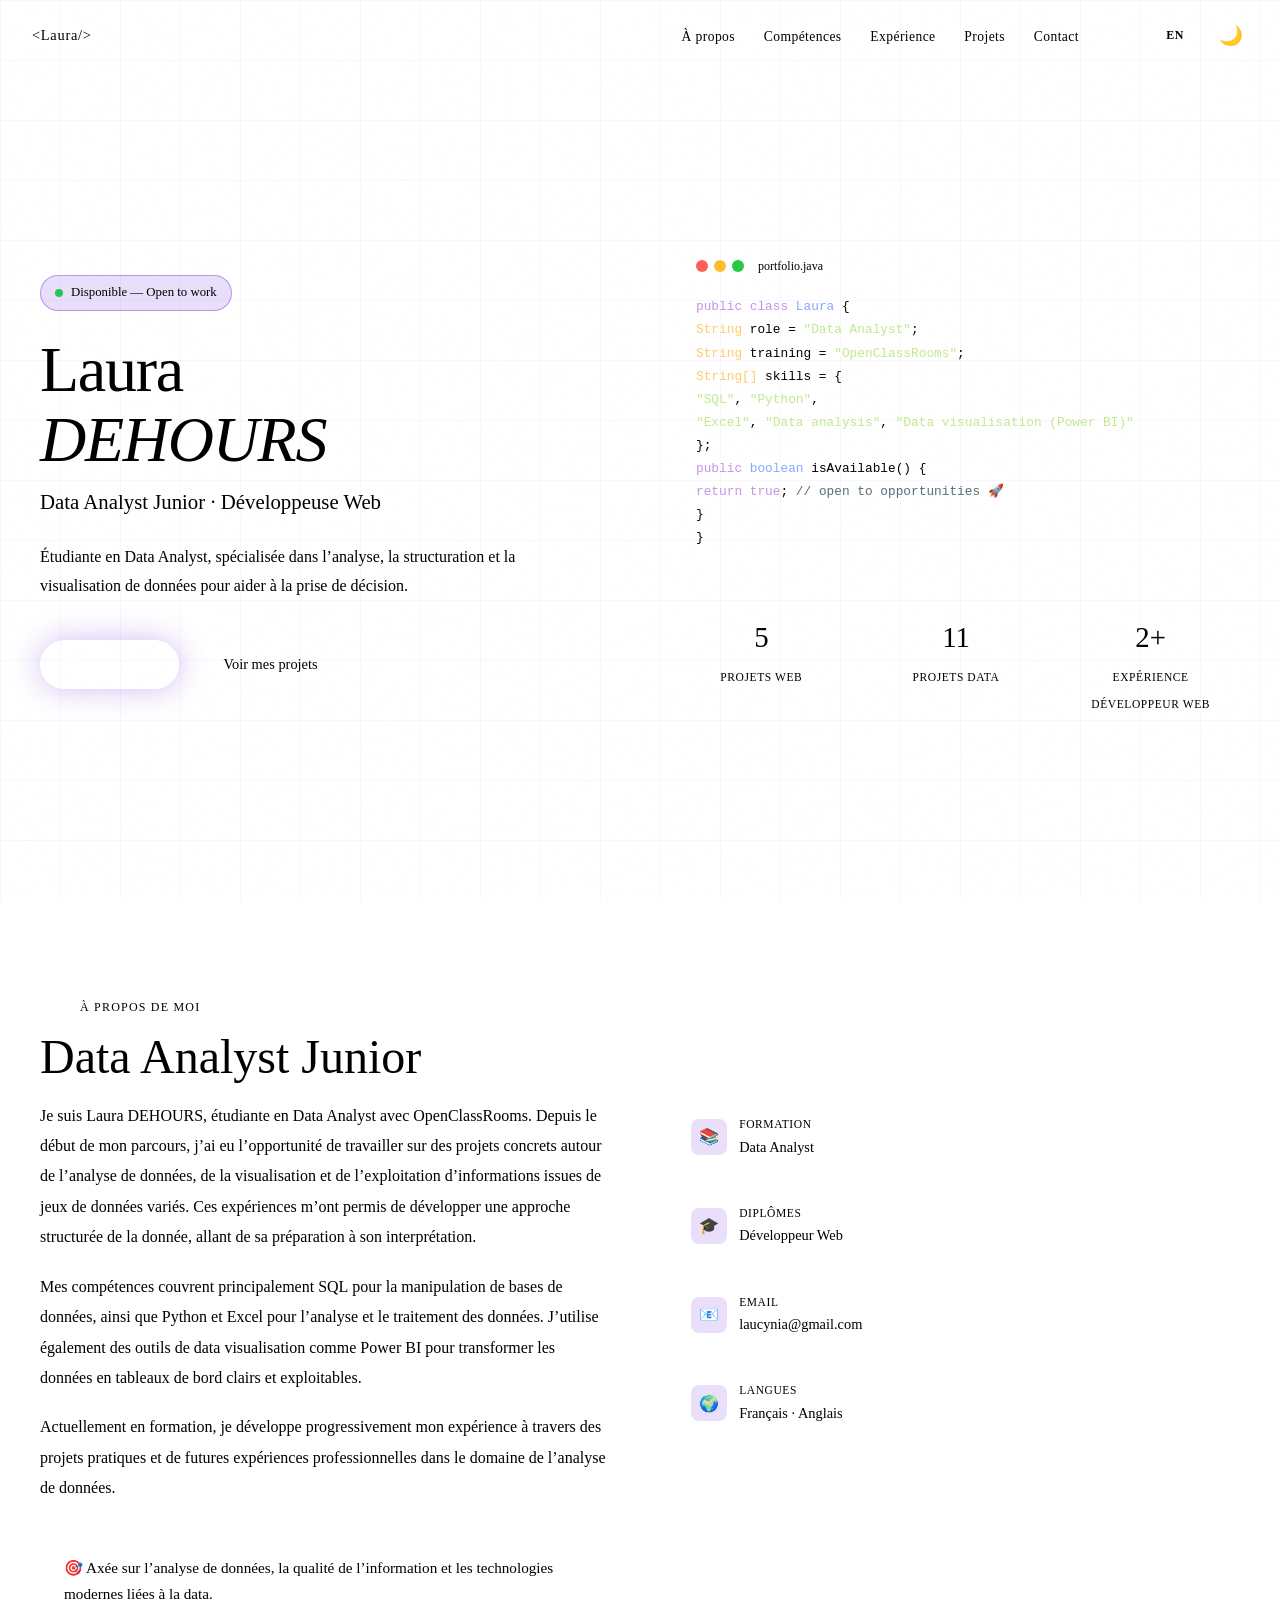
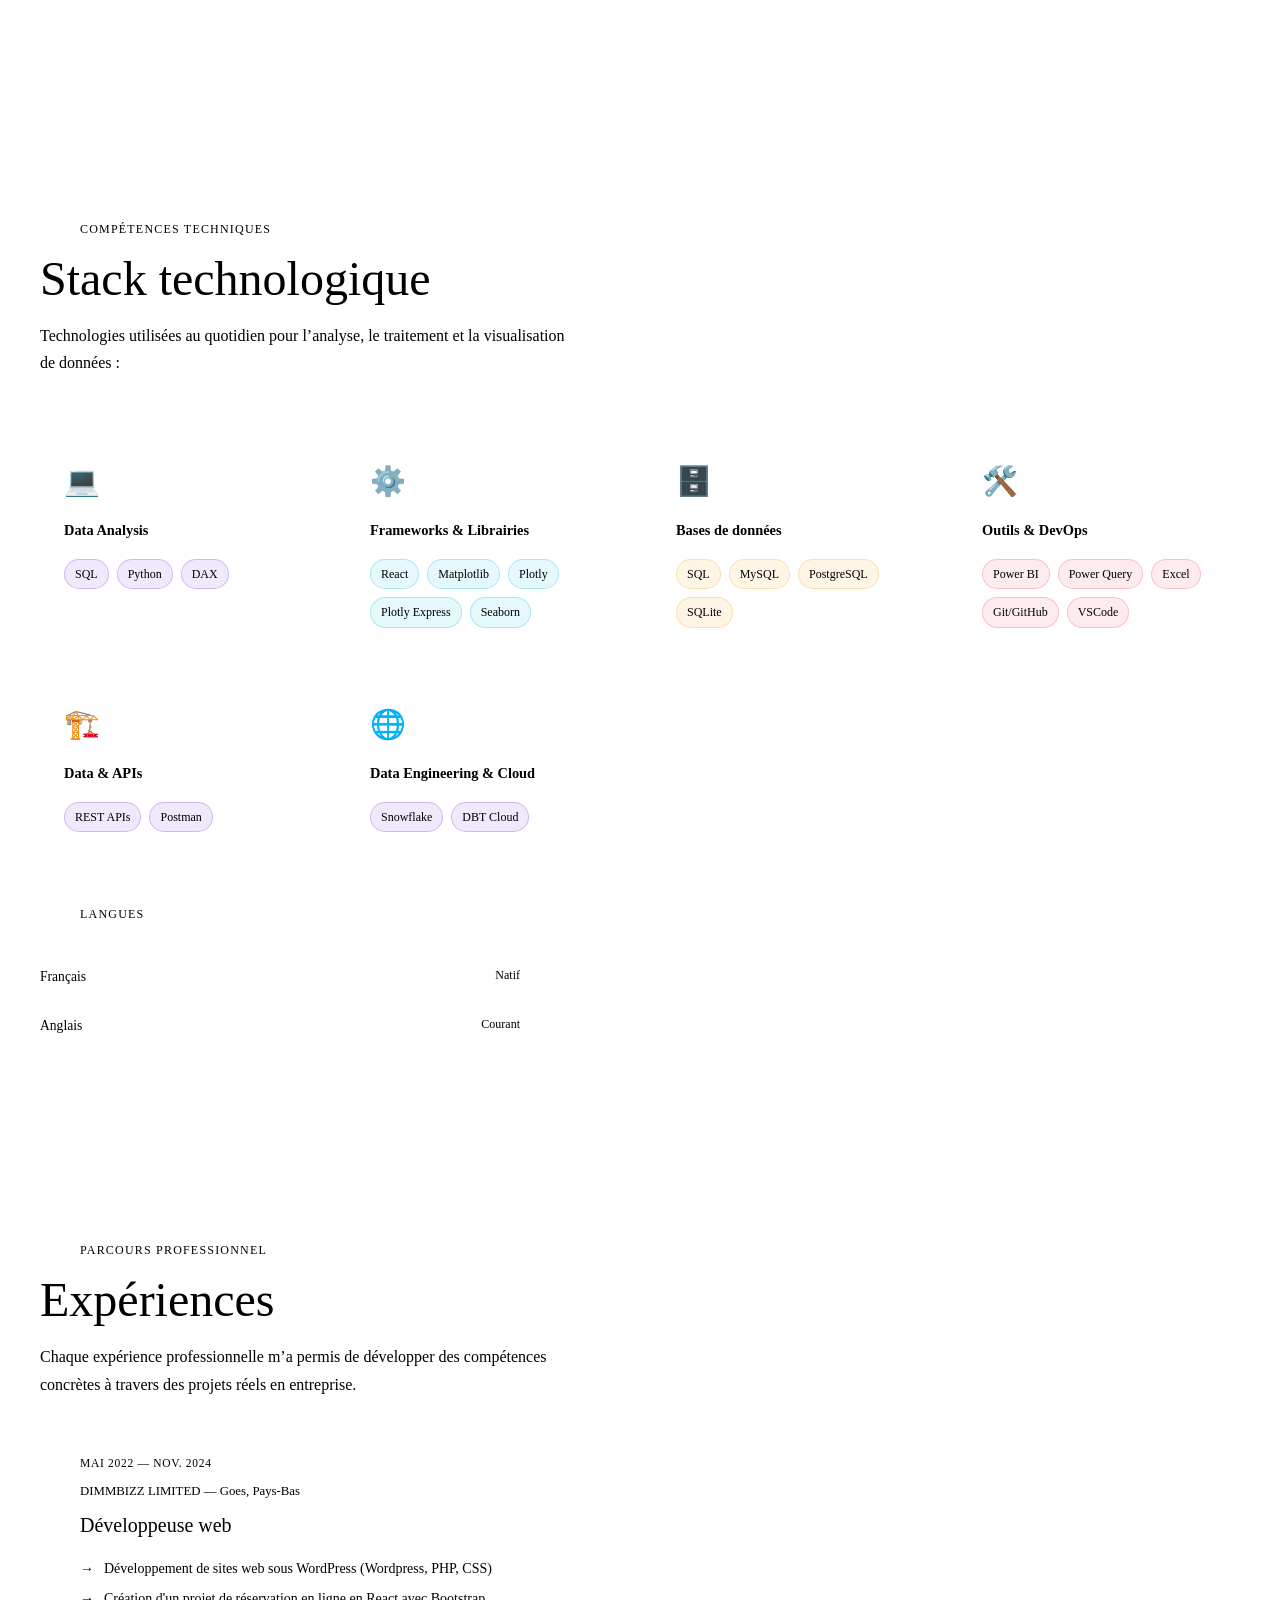
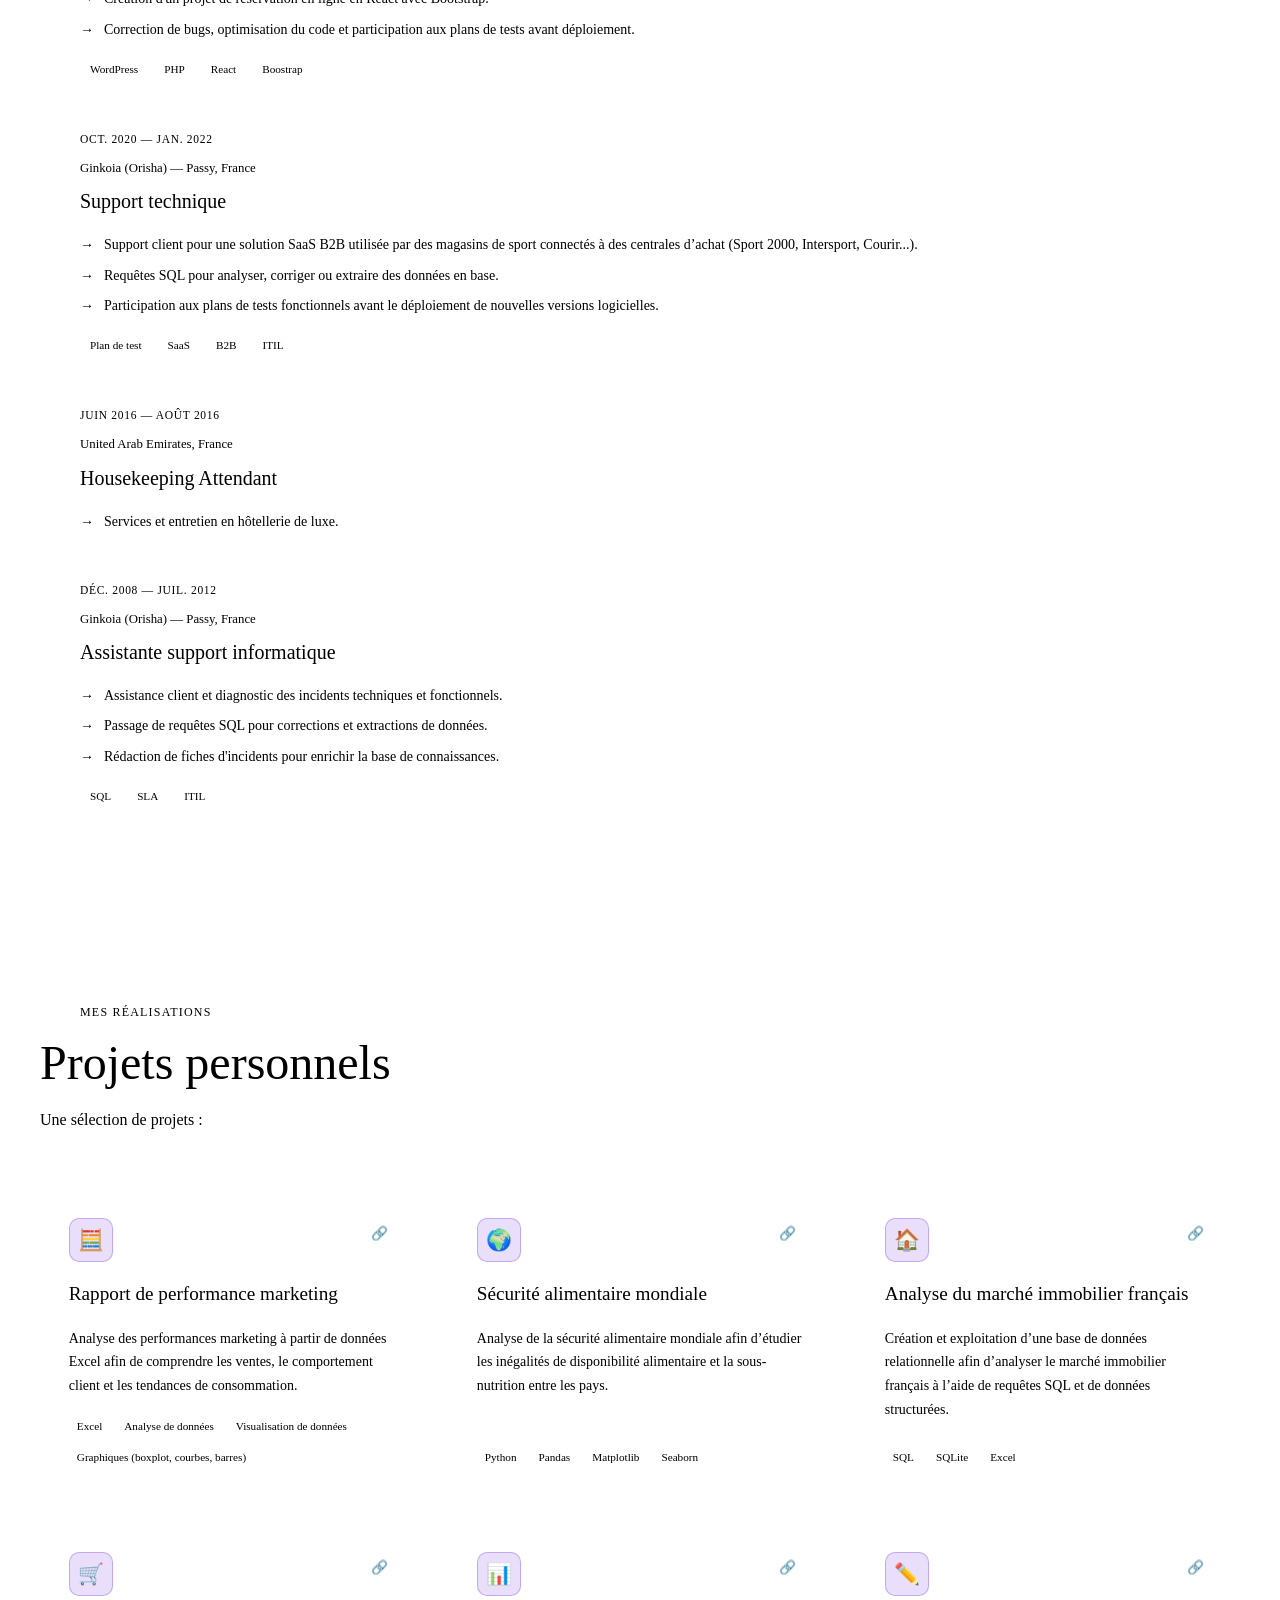
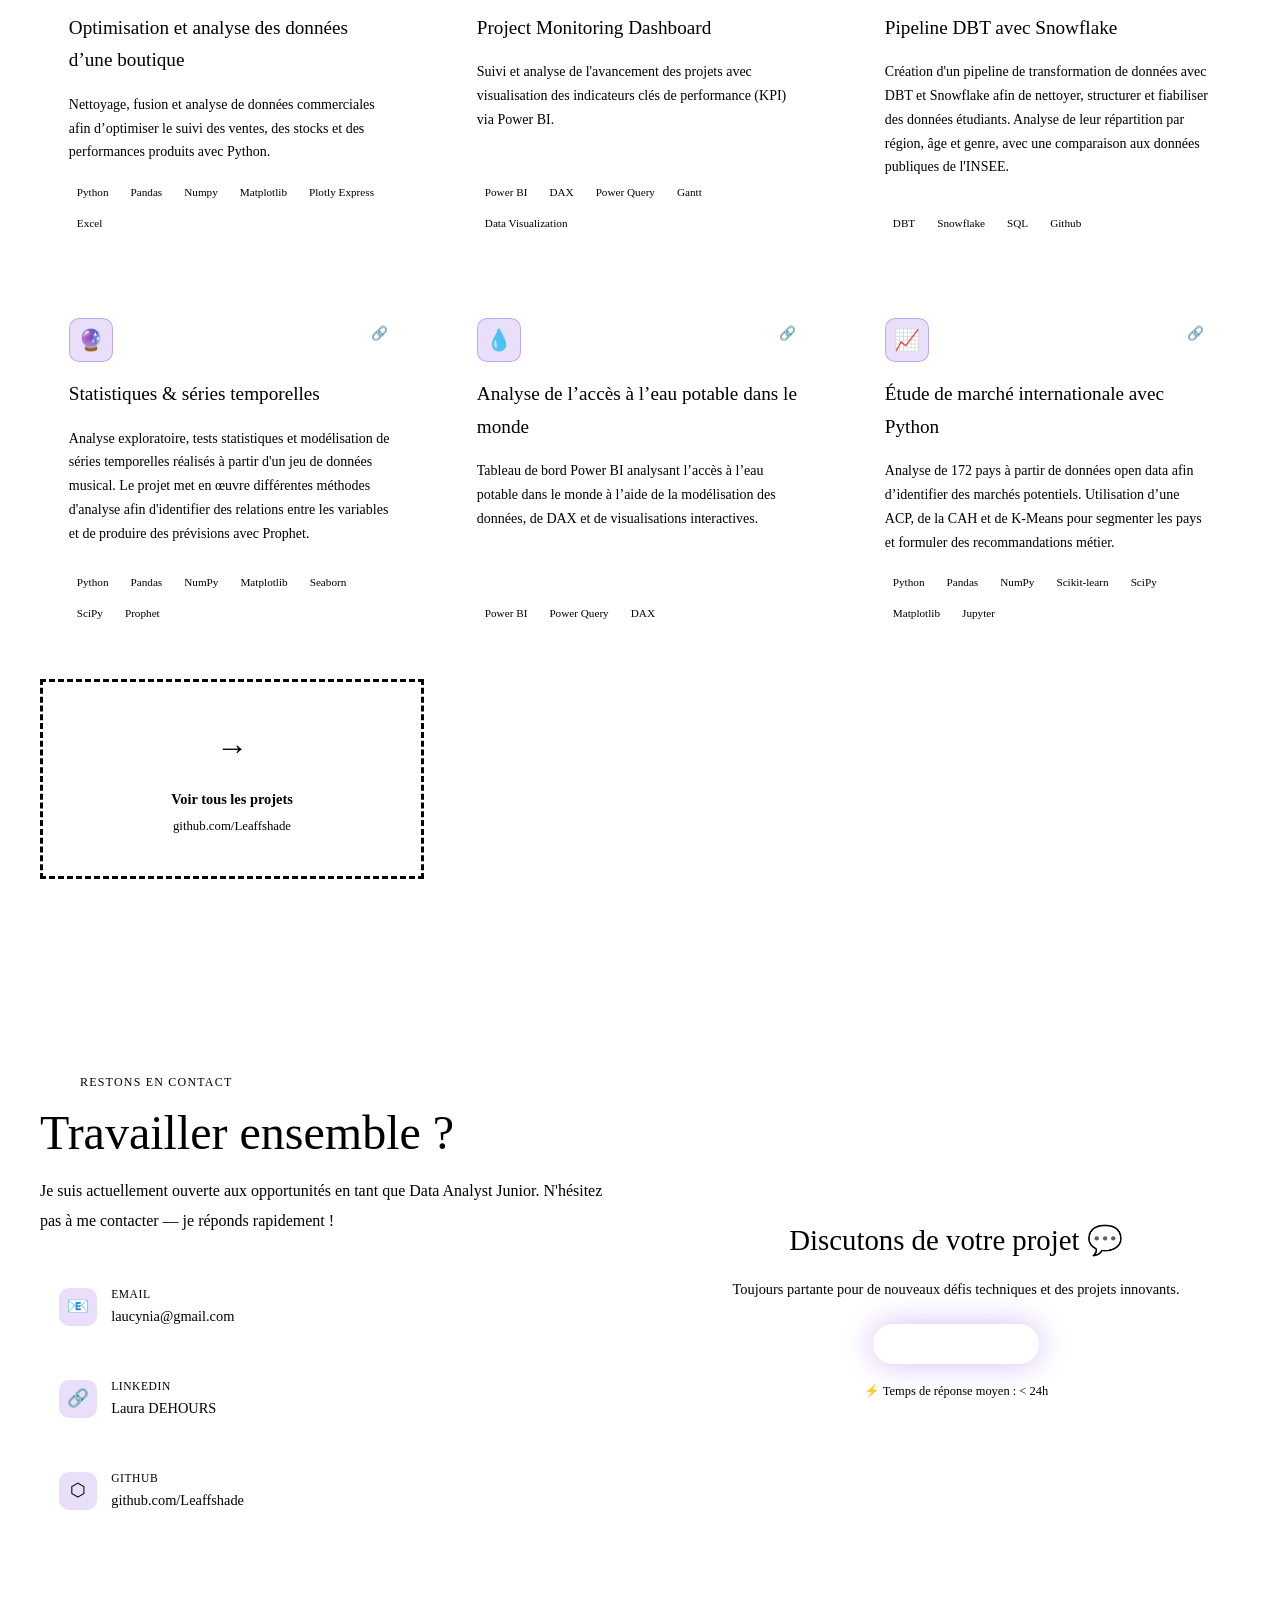
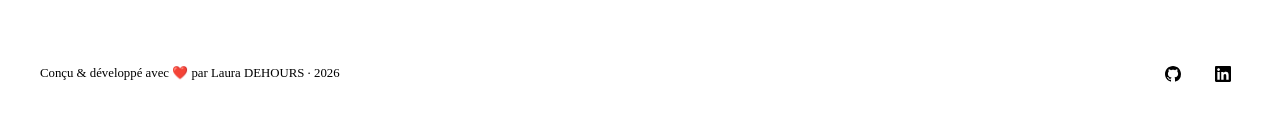
==== index.html @ afb9de63 "Update portfolio project 11" ====
<!DOCTYPE html>
<html lang="fr" dir="ltr">

<head>
  <meta charset="UTF-8">
  <meta name="viewport" content="width=device-width, initial-scale=1.0">
  <title>Laura DEHOURS — Portfolio</title>
  <link rel="preconnect" href="https://fonts.googleapis.com">
  <link
    href="https://fonts.googleapis.com/css2?family=DM+Serif+Display:ital@0;1&family=DM+Sans:wght@300;400;500;600&family=Space+Mono:wght@400;700&family=Tajawal:wght@300;400;500;700&display=swap"
    rel="stylesheet">
  <link rel="stylesheet" href="style.css">
  <!--<style>
    /* ====== VARIABLES (LIGHT MODE DEFAULT) ====== */
    :root {
      --bg: #f8fafc;
      --surface: #ffffff;
      --surface2: #f1f5f9;
      --surface3: #e2e8f0;
      --accent: #6d28d9;
      --accent-light: #8b5cf6;
      --glow: #7c3aed;
      --cyan: #06b6d4;
      --gold: #d97706;
      --rose: #e11d48;
      --text: #0f172a;
      --text-muted: #475569;
      --text-dim: #64748b;
      --border: rgba(109, 40, 217, 0.15);

      --nav-bg-scrolled: rgba(248, 250, 252, 0.85);
      --code-bg: #1e1e1e;
      --code-text: #d4d4d4;

      --font-head: 'DM Serif Display', Georgia, serif;
      --font-body: 'DM Sans', sans-serif;
      --font-mono: 'Space Mono', monospace;
      --font-ar: 'Tajawal', sans-serif;
      --radius: 16px;
      --transition: 0.35s cubic-bezier(0.4, 0, 0.2, 1);
    }

    /* ====== VARIABLES (DARK MODE) ====== */
    [data-theme="dark"] {
      --bg: #07080f;
      --surface: #0d0f1c;
      --surface2: #13162a;
      --surface3: #1a1e35;
      --accent: #6d28d9;
      --accent-light: #8b5cf6;
      --glow: #7c3aed;
      --cyan: #06b6d4;
      --gold: #f59e0b;
      --rose: #f43f5e;
      --text: #f0f2ff;
      --text-muted: #8892b0;
      --text-dim: #4a5568;
      --border: rgba(109, 40, 217, 0.3);

      --nav-bg-scrolled: rgba(7, 8, 15, 0.85);
      --code-bg: var(--surface);
      --code-text: inherit;
    }

    /* ====== RESET ====== */
    *,
    *::before,
    *::after {
      box-sizing: border-box;
      margin: 0;
      padding: 0;
    }

    html {
      scroll-behavior: smooth;
      font-size: 16px;
    }

    body {
      font-family: var(--font-body);
      background: var(--bg);
      color: var(--text);
      line-height: 1.7;
      overflow-x: hidden;
      transition: background var(--transition), color var(--transition);
    }

    a {
      color: inherit;
      text-decoration: none;
    }

    img {
      max-width: 100%;
      display: block;
    }

    ul {
      list-style: none;
    }

    button {
      cursor: pointer;
      border: none;
      background: none;
      font-family: inherit;
    }

    /* ====== ARABIC RTL ====== */
    /*html[lang="ar"] {
      direction: rtl;
      font-family: var(--font-ar);
    }

    html[lang="ar"] body,
    html[lang="ar"] .nav-links,
    html[lang="ar"] .hero-btns,
    html[lang="ar"] .skill-tags,
    html[lang="ar"] .timeline,
    html[lang="ar"] .projects-grid,
    html[lang="ar"] .about-grid,
    html[lang="ar"] .contact-grid {
      font-family: var(--font-ar);
    }

    html[lang="ar"] .hero-name,
    html[lang="ar"] .section-title,
    html[lang="ar"] h1,
    html[lang="ar"] h2,
    html[lang="ar"] h3 {
      font-family: var(--font-ar);
      font-weight: 700;
    }

    html[lang="ar"] .timeline-item {
      padding-right: 2rem;
      padding-left: 0;
      border-right: 2px solid var(--border);
      border-left: none;
    }

    html[lang="ar"] .timeline-item::before {
      right: -7px;
      left: auto;
    }

    html[lang="ar"] .nav-logo {
      margin-left: auto;
      margin-right: 0;
    }*/

    /* ====== NOISE OVERLAY ====== */
    body::before {
      content: '';
      position: fixed;
      inset: 0;
      background-image: url("data:image/svg+xml,%3Csvg viewBox='0 0 200 200' xmlns='http://www.w3.org/2000/svg'%3E%3Cfilter id='n'%3E%3CfeTurbulence type='fractalNoise' baseFrequency='0.9' numOctaves='4' stitchTiles='stitch'/%3E%3C/filter%3E%3Crect width='100%25' height='100%25' filter='url(%23n)' opacity='0.04'/%3E%3C/svg%3E");
      opacity: 0.4;
      pointer-events: none;
      z-index: 0;
    }

    /* ====== GLOW ORBS ====== */
    .orb {
      position: fixed;
      border-radius: 50%;
      filter: blur(120px);
      opacity: 0.12;
      pointer-events: none;
      z-index: 0;
      animation: orb-float 8s ease-in-out infinite;
    }

    .orb-1 {
      width: 600px;
      height: 600px;
      background: var(--accent);
      top: -200px;
      left: -200px;
      animation-delay: 0s;
    }

    .orb-2 {
      width: 500px;
      height: 500px;
      background: var(--cyan);
      bottom: -100px;
      right: -100px;
      animation-delay: 3s;
    }

    .orb-3 {
      width: 400px;
      height: 400px;
      background: var(--gold);
      top: 40%;
      left: 40%;
      animation-delay: 5s;
      opacity: 0.07;
    }

    @keyframes orb-float {

      0%,
      100% {
        transform: translate(0, 0) scale(1);
      }

      33% {
        transform: translate(30px, -20px) scale(1.05);
      }

      66% {
        transform: translate(-20px, 15px) scale(0.97);
      }
    }

    /* ====== GRID LINES ====== */
    .grid-lines {
      position: fixed;
      inset: 0;
      background-image:
        linear-gradient(rgba(109, 40, 217, 0.04) 1px, transparent 1px),
        linear-gradient(90deg, rgba(109, 40, 217, 0.04) 1px, transparent 1px);
      background-size: 60px 60px;
      pointer-events: none;
      z-index: 0;
    }

    /* ====== NAVBAR ====== */
    #navbar {
      position: fixed;
      top: 0;
      left: 0;
      right: 0;
      z-index: 1000;
      padding: 1.2rem 2rem;
      display: flex;
      align-items: center;
      justify-content: space-between;
      transition: background var(--transition), backdrop-filter var(--transition);
    }

    #navbar.scrolled {
      background: var(--nav-bg-scrolled);
      backdrop-filter: blur(20px);
      border-bottom: 1px solid var(--border);
    }

    .nav-logo {
      font-family: var(--font-mono);
      font-size: 0.9rem;
      color: var(--accent-light);
      letter-spacing: 0.05em;
    }

    .nav-logo span {
      color: var(--gold);
    }

    .nav-right {
      display: flex;
      align-items: center;
      gap: 2rem;
    }

    .nav-links {
      display: flex;
      gap: 1.8rem;
    }

    .nav-links a {
      font-size: 0.85rem;
      font-weight: 500;
      letter-spacing: 0.03em;
      color: var(--text-muted);
      transition: color var(--transition);
      position: relative;
    }

    .nav-links a::after {
      content: '';
      position: absolute;
      bottom: -3px;
      left: 0;
      right: 0;
      height: 1px;
      background: var(--accent-light);
      transform: scaleX(0);
      transform-origin: left;
      transition: transform var(--transition);
    }

    .nav-links a:hover {
      color: var(--text);
    }

    .nav-links a:hover::after {
      transform: scaleX(1);
    }

    /* Buttons & Switchers */
    .controls-group {
      display: flex;
      align-items: center;
      gap: 1rem;
    }

    .lang-switcher {
      display: flex;
      gap: 4px;
      background: var(--surface2);
      border: 1px solid var(--border);
      border-radius: 50px;
      padding: 4px;
    }

    .lang-btn {
      padding: 4px 10px;
      border-radius: 50px;
      font-size: 0.75rem;
      font-weight: 600;
      font-family: var(--font-mono);
      color: var(--text-muted);
      transition: all var(--transition);
      letter-spacing: 0.05em;
    }

    .lang-btn.active {
      background: var(--accent);
      color: #fff;
    }

    .lang-btn:hover:not(.active) {
      color: var(--text);
    }

    .theme-btn {
      font-size: 1.2rem;
      padding: 5px;
      border-radius: 50%;
      background: var(--surface2);
      border: 1px solid var(--border);
      color: var(--text);
      display: flex;
      align-items: center;
      justify-content: center;
      transition: all var(--transition);
    }

    .theme-btn:hover {
      border-color: var(--accent-light);
      transform: scale(1.1);
    }

    .menu-toggle {
      display: none;
      flex-direction: column;
      gap: 5px;
      padding: 4px;
    }

    .menu-toggle span {
      width: 22px;
      height: 2px;
      background: var(--text);
      border-radius: 2px;
      transition: all var(--transition);
      display: block;
    }

    /* ====== HERO ====== */
    #hero {
      position: relative;
      min-height: 100vh;
      display: flex;
      align-items: center;
      padding: 8rem 2rem 4rem;
      z-index: 1;
    }

    .hero-container {
      max-width: 1200px;
      margin: 0 auto;
      width: 100%;
      display: grid;
      grid-template-columns: 1fr 1fr;
      gap: 4rem;
      align-items: center;
    }

    .hero-badge {
      display: inline-flex;
      align-items: center;
      gap: 8px;
      background: rgba(109, 40, 217, 0.15);
      border: 1px solid rgba(109, 40, 217, 0.4);
      border-radius: 50px;
      padding: 6px 14px;
      font-size: 0.8rem;
      font-family: var(--font-mono);
      color: var(--accent-light);
      margin-bottom: 1.5rem;
      animation: fade-up 0.8s ease 0.2s both;
    }

    .hero-badge::before {
      content: '';
      width: 8px;
      height: 8px;
      border-radius: 50%;
      background: #22c55e;
      animation: pulse 2s infinite;
    }

    @keyframes pulse {

      0%,
      100% {
        box-shadow: 0 0 0 0 rgba(34, 197, 94, 0.5)
      }

      50% {
        box-shadow: 0 0 0 6px rgba(34, 197, 94, 0)
      }
    }

    .hero-name {
      font-family: var(--font-head);
      font-size: clamp(2.8rem, 5vw, 4.5rem);
      font-weight: 400;
      line-height: 1.1;
      letter-spacing: -0.02em;
      margin-bottom: 0.5rem;
      animation: fade-up 0.8s ease 0.4s both;
    }

    .hero-name em {
      font-style: italic;
      color: var(--accent-light);
    }

    .hero-title {
      font-size: clamp(1rem, 2vw, 1.3rem);
      color: var(--text-muted);
      font-weight: 300;
      margin-bottom: 1.5rem;
      animation: fade-up 0.8s ease 0.5s both;
    }

    .hero-title strong {
      color: var(--gold);
      font-weight: 500;
    }

    .hero-desc {
      font-size: 1rem;
      color: var(--text-muted);
      line-height: 1.8;
      max-width: 480px;
      margin-bottom: 2.5rem;
      animation: fade-up 0.8s ease 0.6s both;
    }

    .hero-btns {
      display: flex;
      gap: 1rem;
      flex-wrap: wrap;
      animation: fade-up 0.8s ease 0.7s both;
    }

    .btn-primary {
      background: var(--accent);
      color: #fff;
      padding: 0.75rem 1.8rem;
      border-radius: 50px;
      font-weight: 600;
      font-size: 0.9rem;
      transition: all var(--transition);
      box-shadow: 0 0 30px rgba(109, 40, 217, 0.3);
    }

    .btn-primary:hover {
      background: var(--accent-light);
      transform: translateY(-2px);
      box-shadow: 0 0 40px rgba(109, 40, 217, 0.5);
    }

    .btn-secondary {
      background: transparent;
      color: var(--text);
      padding: 0.75rem 1.8rem;
      border-radius: 50px;
      font-weight: 500;
      font-size: 0.9rem;
      border: 1px solid var(--border);
      transition: all var(--transition);
    }

    .btn-secondary:hover {
      border-color: var(--accent-light);
      color: var(--accent-light);
      transform: translateY(-2px);
    }

    .hero-visual {
      position: relative;
      animation: fade-up 0.8s ease 0.5s both;
    }

    .hero-code-card {
      background: var(--code-bg);
      color: var(--code-text);
      border: 1px solid var(--border);
      border-radius: var(--radius);
      padding: 1.5rem;
      font-family: var(--font-mono);
      font-size: 0.8rem;
      position: relative;
      overflow: hidden;
    }

    .hero-code-card::before {
      content: '';
      position: absolute;
      top: 0;
      left: 0;
      right: 0;
      height: 1px;
      background: linear-gradient(90deg, transparent, var(--accent), transparent);
    }

    .code-header {
      display: flex;
      align-items: center;
      gap: 6px;
      margin-bottom: 1.2rem;
    }

    .code-dot {
      width: 12px;
      height: 12px;
      border-radius: 50%;
    }

    .code-dot.red {
      background: #ff5f57;
    }

    .code-dot.yellow {
      background: #febc2e;
    }

    .code-dot.green {
      background: #28c840;
    }

    .code-filename {
      font-size: 0.75rem;
      color: var(--text-dim);
      margin-left: 8px;
    }

    .code-line {
      line-height: 1.8;
      display: block;
    }

    .c-keyword {
      color: #c792ea;
    }

    .c-fn {
      color: #82aaff;
    }

    .c-str {
      color: #c3e88d;
    }

    .c-comment {
      color: #546e7a;
    }

    .c-num {
      color: #f78c6c;
    }

    .c-prop {
      color: #ffcb6b;
    }

    .hero-stats {
      display: grid;
      grid-template-columns: repeat(3, 1fr);
      gap: 1rem;
      margin-top: 1.5rem;
    }

    .stat-card {
      background: var(--surface2);
      border: 1px solid var(--border);
      border-radius: 12px;
      padding: 1rem;
      text-align: center;
      transition: all var(--transition);
    }

    .stat-card:hover {
      border-color: var(--accent-light);
      transform: translateY(-3px);
    }

    .stat-num {
      font-family: var(--font-head);
      font-size: 1.8rem;
      color: var(--accent-light);
      display: block;
    }

    .stat-label {
      font-size: 0.72rem;
      color: var(--text-muted);
      font-family: var(--font-mono);
      text-transform: uppercase;
      letter-spacing: 0.05em;
    }

    @keyframes fade-up {
      from {
        opacity: 0;
        transform: translateY(20px);
      }

      to {
        opacity: 1;
        transform: translateY(0);
      }
    }

    /* ====== SECTIONS ====== */
    section {
      position: relative;
      z-index: 1;
      padding: 6rem 2rem;
    }

    .section-inner {
      max-width: 1200px;
      margin: 0 auto;
    }

    .section-label {
      font-family: var(--font-mono);
      font-size: 0.75rem;
      color: var(--accent-light);
      letter-spacing: 0.1em;
      text-transform: uppercase;
      margin-bottom: 0.75rem;
      display: flex;
      align-items: center;
      gap: 10px;
    }

    .section-label::before {
      content: '';
      width: 30px;
      height: 1px;
      background: var(--accent-light);
      flex-shrink: 0;
    }

    /*html[lang="ar"] .section-label::before {
      order: 1;
    }*/

    .section-title {
      font-family: var(--font-head);
      font-size: clamp(2rem, 4vw, 3rem);
      font-weight: 400;
      line-height: 1.15;
      margin-bottom: 1rem;
    }

    .section-subtitle {
      font-size: 1rem;
      color: var(--text-muted);
      max-width: 540px;
      margin-bottom: 3.5rem;
    }

    .divider {
      width: 100%;
      height: 1px;
      background: linear-gradient(90deg, transparent, var(--border), transparent);
    }

    /* ====== ABOUT ====== */
    .about-grid {
      display: grid;
      grid-template-columns: 1fr 1fr;
      gap: 4rem;
      align-items: start;
    }

    .about-text p {
      color: var(--text-muted);
      line-height: 1.9;
      margin-bottom: 1.2rem;
    }

    .about-text p strong {
      color: var(--text);
      font-weight: 500;
    }

    .about-highlight {
      background: var(--surface2);
      border-left: 3px solid var(--accent-light);
      border-radius: 0 12px 12px 0;
      padding: 1.2rem 1.5rem;
      margin-top: 2rem;
      font-size: 0.95rem;
      color: var(--text-muted);
    }

    /*html[lang="ar"] .about-highlight {
      border-left: none;
      border-right: 3px solid var(--accent-light);
      border-radius: 12px 0 0 12px;
    }*/

    .about-info {
      display: flex;
      flex-direction: column;
      gap: 1rem;
    }

    .info-item {
      display: flex;
      align-items: center;
      gap: 12px;
      padding: 0.9rem 1.2rem;
      background: var(--surface);
      border: 1px solid var(--border);
      border-radius: 12px;
      transition: all var(--transition);
    }

    .info-item:hover {
      border-color: var(--accent-light);
      transform: translateX(4px);
    }

    /*html[lang="ar"] .info-item:hover {
      transform: translateX(-4px);
    }*/

    .info-icon {
      width: 36px;
      height: 36px;
      border-radius: 8px;
      background: rgba(109, 40, 217, 0.15);
      display: flex;
      align-items: center;
      justify-content: center;
      font-size: 1rem;
      flex-shrink: 0;
    }

    .info-content {
      flex: 1;
    }

    .info-label {
      font-size: 0.72rem;
      color: var(--text-dim);
      font-family: var(--font-mono);
      text-transform: uppercase;
      letter-spacing: 0.05em;
    }

    .info-value {
      font-size: 0.9rem;
      color: var(--text);
      font-weight: 500;
    }

    /* ====== SKILLS ====== */
    #skills {
      background: var(--surface);
    }

    .skills-grid {
      display: grid;
      grid-template-columns: repeat(auto-fill, minmax(280px, 1fr));
      gap: 1.5rem;
    }

    .skill-category {
      background: var(--surface2);
      border: 1px solid var(--border);
      border-radius: var(--radius);
      padding: 1.5rem;
      transition: all var(--transition);
      position: relative;
      overflow: hidden;
    }

    .skill-category::before {
      content: '';
      position: absolute;
      top: 0;
      left: 0;
      right: 0;
      height: 2px;
      background: linear-gradient(90deg, var(--accent), var(--cyan));
      transform: scaleX(0);
      transform-origin: left;
      transition: transform var(--transition);
    }

    .skill-category:hover::before {
      transform: scaleX(1);
    }

    .skill-category:hover {
      border-color: var(--accent-light);
      transform: translateY(-4px);
    }

    .skill-cat-icon {
      font-size: 1.8rem;
      margin-bottom: 0.8rem;
    }

    .skill-cat-title {
      font-weight: 600;
      font-size: 0.9rem;
      margin-bottom: 1rem;
      color: var(--text);
    }

    .skill-tags {
      display: flex;
      flex-wrap: wrap;
      gap: 8px;
    }

    .skill-tag {
      padding: 4px 10px;
      background: rgba(109, 40, 217, 0.1);
      border: 1px solid rgba(109, 40, 217, 0.25);
      border-radius: 50px;
      font-size: 0.75rem;
      color: var(--accent-light);
      font-family: var(--font-mono);
      transition: all var(--transition);
    }

    .skill-tag:hover {
      background: rgba(109, 40, 217, 0.25);
      border-color: var(--accent-light);
    }

    .skill-tag.cyan {
      background: rgba(6, 182, 212, 0.1);
      border-color: rgba(6, 182, 212, 0.25);
      color: var(--cyan);
    }

    .skill-tag.gold {
      background: rgba(245, 158, 11, 0.1);
      border-color: rgba(245, 158, 11, 0.25);
      color: var(--gold);
    }

    .skill-tag.rose {
      background: rgba(244, 63, 94, 0.1);
      border-color: rgba(244, 63, 94, 0.25);
      color: var(--rose);
    }

    /* LANGUAGE SKILL BARS */
    .lang-skills {
      display: flex;
      flex-direction: column;
      gap: 1rem;
      margin-top: 3rem;
    }

    .lang-header {
      display: flex;
      justify-content: space-between;
      margin-bottom: 6px;
      font-size: 0.85rem;
    }

    .lang-name {
      font-weight: 500;
    }

    .lang-level {
      color: var(--text-muted);
      font-family: var(--font-mono);
      font-size: 0.75rem;
    }

    .lang-bar {
      height: 4px;
      background: var(--surface3);
      border-radius: 4px;
      overflow: hidden;
    }

    .lang-bar-fill {
      height: 100%;
      border-radius: 4px;
      background: linear-gradient(90deg, var(--accent), var(--cyan));
      transform-origin: left;
      transform: scaleX(0);
      transition: transform 1.2s cubic-bezier(0.4, 0, 0.2, 1);
    }

    .lang-bar-fill.animate {
      transform: scaleX(1);
    }

    /* ====== EXPERIENCE ====== */
    .timeline {
      position: relative;
      display: flex;
      flex-direction: column;
      gap: 0;
    }

    .timeline::before {
      content: '';
      position: absolute;
      left: 0;
      top: 0;
      bottom: 0;
      width: 1px;
      background: linear-gradient(to bottom, var(--accent), transparent);
    }

    /*html[lang="ar"] .timeline::before {
      left: auto;
      right: 0;
    }*/

    .timeline-item {
      padding-left: 2.5rem;
      padding-bottom: 3rem;
      position: relative;
    }

    html[lang="ar"] .timeline-item {
      padding-left: 0;
      padding-right: 2.5rem;
    }

    .timeline-item:last-child {
      padding-bottom: 0;
    }

    .timeline-dot {
      position: absolute;
      left: -6px;
      top: 4px;
      width: 13px;
      height: 13px;
      border-radius: 50%;
      background: var(--accent);
      border: 2px solid var(--bg);
      box-shadow: 0 0 12px var(--accent);
    }

    html[lang="ar"] .timeline-dot {
      left: auto;
      right: -6px;
    }

    .timeline-dot.current {
      background: #22c55e;
      box-shadow: 0 0 12px #22c55e;
      animation: pulse 2s infinite;
    }

    .timeline-period {
      font-family: var(--font-mono);
      font-size: 0.72rem;
      color: var(--accent-light);
      letter-spacing: 0.06em;
      text-transform: uppercase;
      margin-bottom: 0.5rem;
    }

    .timeline-company {
      font-size: 0.8rem;
      color: var(--text-dim);
      margin-bottom: 0.3rem;
    }

    .timeline-role {
      font-family: var(--font-head);
      font-size: 1.25rem;
      margin-bottom: 1rem;
      color: var(--text);
    }

    .timeline-desc {
      list-style: none;
      display: flex;
      flex-direction: column;
      gap: 0.5rem;
    }

    .timeline-desc li {
      font-size: 0.875rem;
      color: var(--text-muted);
      display: flex;
      gap: 10px;
      line-height: 1.6;
    }

    .timeline-desc li::before {
      content: '→';
      color: var(--accent-light);
      flex-shrink: 0;
      font-family: var(--font-mono);
    }

    html[lang="ar"] .timeline-desc li::before {
      content: '←';
    }

    .timeline-tags {
      display: flex;
      flex-wrap: wrap;
      gap: 6px;
      margin-top: 1rem;
    }

    .timeline-tag {
      padding: 3px 10px;
      background: var(--surface3);
      border-radius: 4px;
      font-size: 0.7rem;
      color: var(--text-muted);
      font-family: var(--font-mono);
      border: 1px solid var(--border);
    }

    /* ====== PROJECTS ====== */
    #projects {
      background: var(--surface);
    }

    .projects-grid {
      display: grid;
      grid-template-columns: repeat(auto-fill, minmax(320px, 1fr));
      gap: 1.5rem;
    }

    .project-card {
      background: var(--bg);
      border: 1px solid var(--border);
      border-radius: var(--radius);
      padding: 1.8rem;
      transition: all var(--transition);
      display: flex;
      flex-direction: column;
      gap: 1rem;
      position: relative;
      overflow: hidden;
    }

    .project-card::after {
      content: '';
      position: absolute;
      inset: 0;
      background: radial-gradient(circle at var(--mx, 50%) var(--my, 50%), rgba(109, 40, 217, 0.08), transparent 60%);
      opacity: 0;
      transition: opacity var(--transition);
      pointer-events: none;
    }

    .project-card:hover::after {
      opacity: 1;
    }

    .project-card:hover {
      border-color: var(--accent-light);
      transform: translateY(-6px);
      box-shadow: 0 10px 30px rgba(0, 0, 0, 0.1);
    }

    [data-theme="dark"] .project-card:hover {
      box-shadow: 0 20px 40px rgba(0, 0, 0, 0.4);
    }

    .project-header {
      display: flex;
      justify-content: space-between;
      align-items: flex-start;
    }

    .project-icon {
      width: 44px;
      height: 44px;
      border-radius: 10px;
      background: rgba(109, 40, 217, 0.15);
      border: 1px solid rgba(109, 40, 217, 0.3);
      display: flex;
      align-items: center;
      justify-content: center;
      font-size: 1.3rem;
    }

    .project-links {
      display: flex;
      gap: 8px;
    }

    .project-link {
      width: 32px;
      height: 32px;
      border-radius: 8px;
      background: var(--surface2);
      border: 1px solid var(--border);
      display: flex;
      align-items: center;
      justify-content: center;
      font-size: 0.85rem;
      transition: all var(--transition);
      color: var(--text-muted);
    }

    .project-link:hover {
      border-color: var(--accent-light);
      color: var(--accent-light);
    }

    .project-name {
      font-family: var(--font-head);
      font-size: 1.2rem;
      color: var(--text);
    }

    .project-desc {
      font-size: 0.875rem;
      color: var(--text-muted);
      line-height: 1.7;
      flex: 1;
    }

    .project-stack {
      display: flex;
      flex-wrap: wrap;
      gap: 6px;
    }

    .project-tech {
      padding: 3px 8px;
      background: var(--surface3);
      border-radius: 4px;
      font-size: 0.7rem;
      color: var(--text-muted);
      font-family: var(--font-mono);
    }

    /* ====== CONTACT ====== */
    .contact-grid {
      display: grid;
      grid-template-columns: 1fr 1fr;
      gap: 4rem;
      align-items: start;
    }

    .contact-desc {
      color: var(--text-muted);
      line-height: 1.9;
      margin-bottom: 2rem;
    }

    .contact-links {
      display: flex;
      flex-direction: column;
      gap: 1rem;
    }

    .contact-link-item {
      display: flex;
      align-items: center;
      gap: 14px;
      padding: 1rem 1.2rem;
      background: var(--surface);
      border: 1px solid var(--border);
      border-radius: 12px;
      transition: all var(--transition);
      color: var(--text);
    }

    .contact-link-item:hover {
      border-color: var(--accent-light);
      transform: translateX(4px);
      background: var(--surface2);
    }

    html[lang="ar"] .contact-link-item:hover {
      transform: translateX(-4px);
    }

    .contact-link-icon {
      width: 38px;
      height: 38px;
      border-radius: 10px;
      background: rgba(109, 40, 217, 0.15);
      display: flex;
      align-items: center;
      justify-content: center;
      font-size: 1.1rem;
      flex-shrink: 0;
    }

    .contact-link-text {
      flex: 1;
    }

    .contact-link-label {
      font-size: 0.72rem;
      color: var(--text-dim);
      text-transform: uppercase;
      letter-spacing: 0.05em;
      font-family: var(--font-mono);
    }

    .contact-link-value {
      font-size: 0.9rem;
      color: var(--text);
      font-weight: 500;
    }

    .contact-cta {
      background: var(--surface);
      border: 1px solid var(--border);
      border-radius: var(--radius);
      padding: 2.5rem;
      text-align: center;
    }

    .contact-cta-title {
      font-family: var(--font-head);
      font-size: 1.8rem;
      margin-bottom: 0.75rem;
    }

    .contact-cta-sub {
      color: var(--text-muted);
      font-size: 0.9rem;
      margin-bottom: 1.8rem;
    }

    /* ====== FOOTER ====== */
    footer {
      position: relative;
      z-index: 1;
      padding: 2rem;
      text-align: center;
      border-top: 1px solid var(--border);
    }

    .footer-inner {
      max-width: 1200px;
      margin: 0 auto;
      display: flex;
      align-items: center;
      justify-content: space-between;
      flex-wrap: wrap;
      gap: 1rem;
    }

    .footer-copy {
      font-size: 0.8rem;
      color: var(--text-dim);
      font-family: var(--font-mono);
    }

    .footer-copy span {
      color: var(--accent-light);
    }

    .footer-socials {
      display: flex;
      gap: 1rem;
    }

    .footer-social {
      width: 34px;
      height: 34px;
      border-radius: 8px;
      background: var(--surface2);
      border: 1px solid var(--border);
      display: flex;
      align-items: center;
      justify-content: center;
      font-size: 0.9rem;
      color: var(--text-muted);
      transition: all var(--transition);
    }

    .footer-social:hover {
      color: var(--accent-light);
      border-color: var(--accent-light);
    }

    /* ====== SCROLL REVEAL ====== */
    .reveal {
      opacity: 0;
      transform: translateY(30px);
      transition: opacity 0.7s ease, transform 0.7s ease;
    }

    .reveal.visible {
      opacity: 1;
      transform: translateY(0);
    }

    /* ====== SCROLLBAR ====== */
    ::-webkit-scrollbar {
      width: 6px;
    }

    ::-webkit-scrollbar-track {
      background: var(--bg);
    }

    ::-webkit-scrollbar-thumb {
      background: var(--accent);
      border-radius: 6px;
    }

    /* ====== MOBILE ====== */
    @media (max-width: 900px) {
      .hero-container {
        grid-template-columns: 1fr;
        gap: 3rem;
      }

      .hero-visual {
        display: none;
      }

      .about-grid {
        grid-template-columns: 1fr;
        gap: 2rem;
      }

      .contact-grid {
        grid-template-columns: 1fr;
        gap: 2rem;
      }

      .nav-links {
        display: none;
      }

      .nav-links.open {
        display: flex;
        flex-direction: column;
        position: fixed;
        top: 0;
        left: 0;
        right: 0;
        background: var(--surface);
        padding: 5rem 2rem 2rem;
        border-bottom: 1px solid var(--border);
        z-index: 999;
        align-items: flex-start;
        gap: 1.5rem;
      }

      html[lang="ar"] .nav-links.open {
        align-items: flex-end;
      }

      .menu-toggle {
        display: flex;
        z-index: 1001;
        position: relative;
      }
    }

    @media (max-width: 600px) {
      section {
        padding: 4rem 1.2rem;
      }

      .hero-stats {
        grid-template-columns: repeat(2, 1fr);
      }

      .projects-grid {
        grid-template-columns: 1fr;
      }

      .skills-grid {
        grid-template-columns: 1fr;
      }
    }
  </style>-->
</head>

<body>

  <div class="orb orb-1"></div>
  <div class="orb orb-2"></div>
  <div class="orb orb-3"></div>
  <div class="grid-lines"></div>

  <nav id="navbar">
    <div class="nav-logo"><span>&lt;</span>Laura<span>/&gt;</span></div>
    <div class="nav-right">
      <ul class="nav-links" id="navLinks">
        <li><a href="#about" data-i18n="nav_about">À propos</a></li>
        <li><a href="#skills" data-i18n="nav_skills">Compétences</a></li>
        <li><a href="#experience" data-i18n="nav_experience">Expérience</a></li>
        <li><a href="#projects" data-i18n="nav_projects">Projets</a></li>
        <li><a href="#contact" data-i18n="nav_contact">Contact</a></li>
      </ul>

      <div class="controls-group">
        <div class="lang-switcher">
          <button class="lang-btn active" onclick="setLang('fr')">FR</button>
          <!--<button class="lang-btn" onclick="setLang('ar')">ع</button>-->
          <button class="lang-btn" onclick="setLang('en')">EN</button>
        </div>
        <button id="themeToggle" class="theme-btn" aria-label="Toggle Theme">🌙</button>
        <button class="menu-toggle" id="menuToggle" aria-label="Menu">
          <span></span><span></span><span></span>
        </button>
      </div>
    </div>
  </nav>

  <section id="hero">
    <div class="hero-container">
      <div class="hero-content">
        <div class="hero-badge" data-i18n="hero_badge">Disponible — Open to work</div>
        <h1 class="hero-name">
          Laura<br><em>DEHOURS</em>
        </h1>
        <p class="hero-title" data-i18n="hero_title"><strong>Data Analyst Junior</strong> · Développeuse Web</p>
        <p class="hero-desc" data-i18n="hero_desc">Étudiante en Data Analyst, spécialisée dans l’analyse, la structuration et la visualisation de données 
          pour aider à la prise de décision.</p>
        <div class="hero-btns">
          <a href="#contact" class="btn-primary" data-i18n="hero_cta_contact">Me contacter</a>
          <a href="#projects" class="btn-secondary" data-i18n="hero_cta_projects">Voir mes projets</a>
        </div>
      </div>
      <div class="hero-visual">
        <div class="hero-code-card">
          <div class="code-header">
            <div class="code-dot red"></div>
            <div class="code-dot yellow"></div>
            <div class="code-dot green"></div>
            <span class="code-filename">portfolio.java</span>
          </div>
          <code>
          <span class="code-line"><span class="c-keyword">public class</span> <span class="c-fn">Laura</span> {</span>
          <span class="code-line">  <span class="c-prop">String</span> role = <span class="c-str">"Data Analyst"</span>;</span>
          <span class="code-line">  <span class="c-prop">String</span> training = <span class="c-str">"OpenClassRooms"</span>;</span>
          <span class="code-line">  <span class="c-prop">String[]</span> skills = {</span>
          <span class="code-line">    <span class="c-str">"SQL"</span>, <span class="c-str">"Python"</span>,</span>
          <span class="code-line">    <span class="c-str">"Excel"</span>, <span class="c-str">"Data analysis"</span>, <span class="c-str">"Data visualisation (Power BI)"</span></span>
          <span class="code-line">  };</span>
          <span class="code-line"></span>
          <span class="code-line">  <span class="c-keyword">public</span> <span class="c-fn">boolean</span> isAvailable() {</span>
          <span class="code-line">    <span class="c-keyword">return true</span>; <span class="c-comment">// open to opportunities 🚀</span></span>
          <span class="code-line">  }</span>
          <span class="code-line">}</span>
        </code>
        </div>
        <div class="hero-stats">
          <div class="stat-card">
            <span class="stat-num">5</span>
            <span class="stat-label" data-i18n="stat_internships">Projets web</span>
          </div>
          <div class="stat-card">
            <span class="stat-num">11</span>
            <span class="stat-label" data-i18n="stat_repos">Projets data</span>
          </div>
          <div class="stat-card">
            <span class="stat-num">2+</span>
            <span class="stat-label" data-i18n="stat_techs">Expérience développeur web</span>
          </div>
        </div>
      </div>
    </div>
  </section>

  <div class="divider"></div>

  <section id="about">
    <div class="section-inner">
      <p class="section-label reveal" data-i18n="about_label">À propos de moi</p>
      <h2 class="section-title reveal" data-i18n="about_title">Data Analyst Junior<br></h2>
      <div class="about-grid reveal">
        <div class="about-text">
          <p data-i18n="about_p1">Je suis <strong>Laura DEHOURS</strong>, étudiante en Data Analyst avec OpenClassRooms. Depuis le début de mon parcours, j’ai eu l’opportunité 
          de travailler sur des projets concrets autour de l’analyse de données, de la visualisation et de l’exploitation d’informations issues de jeux de données variés.
          Ces expériences m’ont permis de développer une approche structurée de la donnée, allant de sa préparation à son interprétation.</p>
          <p data-i18n="about_p2">Mes compétences couvrent principalement <strong>SQL</strong> pour la manipulation de bases de données, ainsi que <strong>Python</strong>
          et <strong>Excel</strong> pour l’analyse et le traitement des données. J’utilise également des outils de data visualisation comme <strong>Power BI</strong> pour 
          transformer les données en tableaux de bord clairs et exploitables.</p>
          <p data-i18n="about_p3">Actuellement en formation, je développe progressivement mon expérience à travers des projets pratiques et de futures expériences professionnelles dans le domaine de l’analyse de données.</p>
          <div class="about-highlight" data-i18n="about_highlight">
            🎯 Axée sur l’analyse de données, la qualité de l’information et les technologies modernes liées à la data.
          </div>
        </div>
        <div class="about-info">
          <div class="info-item">
            <div class="info-icon">📚</div>
            <div class="info-content">
              <div class="info-label" data-i18n="info_edu_label">Formation</div>
              <div class="info-value" data-i18n="info_edu_val">Data Analyst</div>
            </div>
          </div>
          <div class="info-item">
            <div class="info-icon">🎓</div>
            <div class="info-content">
              <div class="info-label" data-i18n="info_loc_label">Diplômes</div>
              <div class="info-value" data-i18n="hero_role">Développeur Web</div>
            </div>
          </div>
        <a href="mailto:laucynia@gmail.com" class="info-item">
      <div class="info-icon">📧</div>
        <div class="info-content">
          <div class="info-label" data-i18n="info_email_label">Email</div>
          <div class="info-value" data-i18n="cta_btn">laucynia@gmail.com</div>
        </div>
        </a>
          <!--<div class="info-item">
            <div class="info-icon">📍</div>
            <div class="info-content">
              <div class="info-label" data-i18n="info_loc_label">Localisation</div>
              <div class="info-value" data-i18n="info_loc_val">Bons-en-Chablais, France</div>
            </div>
          </div>
          <div class="info-item">
            <div class="info-icon">📧</div>
            <div class="info-content">
              <div class="info-label" data-i18n="info_email_label">Email</div>
              <div class="info-value">laucynia@gmail.com</div>
            </div>
          </div>
          <div class="info-item">
            <div class="info-icon">📱</div>
            <div class="info-content">
              <div class="info-label" data-i18n="info_phone_label">Téléphone</div>
              <div class="info-value">+212 6 59 33 37 60</div>
            </div>
          </div>-->
          <div class="info-item">
            <div class="info-icon">🌍</div>
            <div class="info-content">
              <div class="info-label" data-i18n="info_lang_label">Langues</div>
              <div class="info-value" data-i18n="info_lang_val">Français · Anglais</div>
            </div>
          </div>
        </div>
      </div>
    </div>
  </section>

  <div class="divider"></div>

  <section id="skills">
    <div class="section-inner">
      <p class="section-label reveal" data-i18n="skills_label">Compétences techniques</p>
      <h2 class="section-title reveal" data-i18n="skills_title">Stack technologique</h2>
      <p class="section-subtitle reveal" data-i18n="skills_subtitle">Technologies utilisées au quotidien pour l’analyse, le traitement et la visualisation de données :</p>
      <div class="skills-grid reveal">
        <div class="skill-category">
          <div class="skill-cat-icon">💻</div>
          <div class="skill-cat-title" data-i18n="sk_lang">Data Analysis</div>
          <div class="skill-tags">
            <span class="skill-tag">SQL</span>
            <span class="skill-tag">Python</span>
            <span class="skill-tag">DAX</span>
          </div>
        </div>
        <div class="skill-category">
          <div class="skill-cat-icon">⚙️</div>
          <div class="skill-cat-title" data-i18n="sk_fw">Frameworks & Librairies</div>
          <div class="skill-tags">
            <span class="skill-tag cyan">React</span>
            <span class="skill-tag cyan">Matplotlib</span>
            <span class="skill-tag cyan">Plotly</span>
            <span class="skill-tag cyan">Plotly Express</span>
            <span class="skill-tag cyan">Seaborn</span>
          </div>
        </div>
        <div class="skill-category">
          <div class="skill-cat-icon">🗄️</div>
          <div class="skill-cat-title" data-i18n="sk_db">Bases de données</div>
          <div class="skill-tags">
            <span class="skill-tag gold">SQL</span>
            <span class="skill-tag gold">MySQL</span>
            <span class="skill-tag gold">PostgreSQL</span>
            <span class="skill-tag gold">SQLite</span>
          </div>
        </div>
        <div class="skill-category">
          <div class="skill-cat-icon">🛠️</div>
          <div class="skill-cat-title" data-i18n="sk_tools">Outils & DevOps</div>
          <div class="skill-tags">
            <span class="skill-tag rose">Power BI</span>
            <span class="skill-tag rose">Power Query</span>
            <span class="skill-tag rose">Excel</span>
            <span class="skill-tag rose">Git/GitHub</span>
            <span class="skill-tag rose">VSCode</span>
          </div>
        </div>
        <div class="skill-category">
          <div class="skill-cat-icon">🏗️</div>
          <div class="skill-cat-title" data-i18n="sk_arch">Data & APIs</div>
          <div class="skill-tags">
            <span class="skill-tag">REST APIs</span>
            <span class="skill-tag">Postman</span>
          </div>
        </div>
        <div class="skill-category">
          <div class="skill-cat-icon">🌐</div>
          <div class="skill-cat-title" data-i18n="sk_arch">Data Engineering & Cloud</div>
          <div class="skill-tags">
            <span class="skill-tag">Snowflake</span>
            <span class="skill-tag">DBT Cloud</span>
          </div>
        </div>
        <!--<div class="skill-category">
          <div class="skill-cat-icon">📚</div>
          <div class="skill-cat-title" data-i18n="sk_learn">En apprentissage</div>
          <div class="skill-tags">-->
            <!--<span class="skill-tag cyan"></span>-->
            <!--<span class="skill-tag cyan">DBT</span>
            <span class="skill-tag cyan">Snowflake</span>
          </div>
        </div>-->
      </div>

      <div class="lang-skills reveal" style="margin-top: 3rem; max-width: 480px;">
        <p class="section-label" style="margin-bottom:1.5rem" data-i18n="sk_lang_human">Langues</p>
        <div class="lang-item">
          <div class="lang-header"><span class="lang-name" data-i18n="lang_fr">Français</span><span
              class="lang-level" data-i18n="native">Natif</span></div>
          <div class="lang-bar">
            <div class="lang-bar-fill" data-width="1.0"></div>
          </div>
        </div>
        <div class="lang-item">
          <div class="lang-header"><span class="lang-name" data-i18n="lang_en">Anglais</span><span
              class="lang-level" data-i18n="fluent">Courant</span></div>
          <div class="lang-bar">
            <div class="lang-bar-fill" data-width="0.9"></div>
          </div>
        </div>
        <!--<div class="lang-item">
          <div class="lang-header"><span class="lang-name" data-i18n="lang_en">Anglais</span><span
              class="lang-level">C1</span></div>
          <div class="lang-bar">
            <div class="lang-bar-fill" data-width="0.9"></div>
          </div>
        </div>-->
        <!--<div class="lang-item">
          <div class="lang-header"><span class="lang-name" data-i18n="lang_it">Italien</span><span
              class="lang-level">A2</span></div>
          <div class="lang-bar">
            <div class="lang-bar-fill" data-width="0.3"></div>
          </div>
        </div>-->
      </div>
    </div>
  </section>

  <div class="divider"></div>

  <section id="experience">
    <div class="section-inner">
      <p class="section-label reveal" data-i18n="exp_label">Parcours professionnel</p>
      <h2 class="section-title reveal" data-i18n="exp_title">Expériences</h2>
      <p class="section-subtitle reveal" data-i18n="exp_subtitle">Chaque expérience professionnelle m’a permis de développer des compétences concrètes 
        à travers des projets réels en entreprise.</p>
      <div class="timeline reveal">
        <div class="timeline-item">
          <!--<div class="timeline-dot current"></div> NO REMOVE IT, GREEN DOT FOR ACTUAL JOB -->
          <div class="timeline-dot"></div>
          <div class="timeline-period" data-i18n="exp1_period">Mai 2022 — Nov. 2024</div>
          <div class="timeline-company" data-i18n="exp1_company">DIMMBIZZ LIMITED — Goes, Pays-Bas</div>
          <div class="timeline-role" data-i18n="exp1_role">Développeuse web</div>
          <ul class="timeline-desc">
            <li data-i18n="exp1_d1">Développement de sites web sous WordPress (Wordpress, PHP, CSS)</li>
            <li data-i18n="exp1_d2">Création d'un projet de réservation en ligne en React avec Bootstrap.</li>
            <li data-i18n="exp1_d3">Correction de bugs, optimisation du code et participation aux plans 
       de tests avant déploiement.</li>
          </ul>
          <div class="timeline-tags">
            <span class="timeline-tag">WordPress</span>
            <span class="timeline-tag">PHP</span>
            <span class="timeline-tag">React</span>
            <span class="timeline-tag">Boostrap</span>
          </div>
        </div>
        <div class="timeline-item">
          <div class="timeline-dot"></div>
          <div class="timeline-period" data-i18n="exp2_period">Oct. 2020 — Jan. 2022</div>
          <div class="timeline-company" data-i18n="exp2_company">Ginkoia (Orisha) — Passy, France</div>
          <div class="timeline-role" data-i18n="exp2_role">Support technique</div>
          <ul class="timeline-desc">
            <li data-i18n="exp2_d1">Support client pour une solution SaaS B2B utilisée par des magasins de
sport connectés à des centrales d’achat (Sport 2000, Intersport, Courir...).</li>
            <li data-i18n="exp2_d2">Requêtes SQL pour analyser, corriger ou extraire des données en base.</li>
            <li data-i18n="exp2_d3">Participation aux plans de tests fonctionnels avant le déploiement 
       de nouvelles versions logicielles.</li>
          </ul>
          <div class="timeline-tags">
            <span class="timeline-tag" data-i18n="timeline_tag_testplan">Plan de test</span>
            <span class="timeline-tag">SaaS</span>
            <span class="timeline-tag">B2B</span>
            <span class="timeline-tag">ITIL</span>
          </div>
        </div>
        <div class="timeline-item">
          <div class="timeline-dot"></div>
          <div class="timeline-period" data-i18n="exp3_period">Juin 2016 — Août 2016</div>
          <div class="timeline-company" data-i18n="exp3_company">United Arab Emirates, France</div>
          <div class="timeline-role" data-i18n="exp3_role">Housekeeping Attendant</div>
          <ul class="timeline-desc">
            <li data-i18n="exp3_d1">Services et entretien en hôtellerie de luxe.</li>
            <!--<li data-i18n="exp3_d2">Développement avec Python (Flask), HTML, CSS, JavaScript et le moteur de template
              Jinja.</li>
            <li data-i18n="exp3_d3">Gestion d'une base de données MySQL pour le stockage et l'accès aux données
              fiscales.</li>-->
          </ul>
          <!--<div class="timeline-tags">
            <span class="timeline-tag">Python</span>
            <span class="timeline-tag">Flask</span>
            <span class="timeline-tag">Jinja</span>
            <span class="timeline-tag">MySQL</span>
          </div>-->
        </div>
        <div class="timeline-item">
          <div class="timeline-dot"></div>
          <div class="timeline-period" data-i18n="exp4_period">Déc. 2008 — Juil. 2012</div>
          <div class="timeline-company" data-i18n="exp4_company">Ginkoia (Orisha) — Passy, France</div>
          <div class="timeline-role" data-i18n="exp4_role">Assistante support informatique</div>
          <ul class="timeline-desc">
            <li data-i18n="exp4_d1">Assistance client et diagnostic des incidents techniques et fonctionnels.</li>
            <li data-i18n="exp4_d2">Passage de requêtes SQL pour corrections et extractions de données.</li>
            <li data-i18n="exp4_d3">Rédaction de fiches d'incidents pour enrichir la base de connaissances.</li>
          </ul>
          <div class="timeline-tags">
            <span class="timeline-tag">SQL</span>
            <span class="timeline-tag">SLA</span>
            <span class="timeline-tag">ITIL</span>
          </div>
        </div>
      </div>
    </div>
  </section>

  <div class="divider"></div>

  <section id="projects">
    <div class="section-inner">
      <p class="section-label reveal" data-i18n="proj_label">Mes réalisations</p>
      <h2 class="section-title reveal" data-i18n="proj_title">Projets personnels</h2>
      <p class="section-subtitle reveal" data-i18n="proj_subtitle">Une sélection de projets :</p>
      <div class="projects-grid reveal">

        <div class="project-card" onmousemove="cardGlow(event,this)">
          <div class="project-header">
            <div class="project-icon">🧮</div>
            <div class="project-links">
              <a href="https://github.com/Leaffshade/marketing-report-analysis" target="_blank" class="project-link"
                title="GitHub"><!--⬡-->🔗</a>
            </div>
          </div>
          <div class="project-name" data-i18n="p1_name">Rapport de performance marketing</div>
          <div class="project-desc" data-i18n="p1_desc">Analyse des performances marketing à partir de données Excel afin de comprendre les ventes, le comportement client et les tendances de consommation.</div>
          <div class="project-stack">
            <span class="project-tech">Excel</span>
            <span class="project-tech" data-i18n="skills_tools1">Analyse de données</span>
            <span class="project-tech" data-i18n="skills_tools2">Visualisation de données</span>
            <span class="project-tech" data-i18n="skills_tools3">Graphiques (boxplot, courbes, barres)</span>
          </div>
        </div>

        <div class="project-card" onmousemove="cardGlow(event,this)">
          <div class="project-header">
            <div class="project-icon">🌍</div>
            <div class="project-links">
              <a href="https://github.com/Leaffshade/world-food-security-analysis" target="_blank" class="project-link"
                title="GitHub"><!--⬡-->🔗</a>
            </div>
          </div>
          <div class="project-name" data-i18n="p2_name">Sécurité alimentaire mondiale</div>
          <div class="project-desc" data-i18n="p2_desc">Analyse de la sécurité alimentaire mondiale afin d’étudier les inégalités de disponibilité alimentaire et la sous-nutrition entre les pays.</div>
          <div class="project-stack">
            <span class="project-tech">Python</span>
            <span class="project-tech">Pandas</span>
            <span class="project-tech">Matplotlib</span>
            <span class="project-tech">Seaborn</span>
          </div>
        </div>

        <div class="project-card" onmousemove="cardGlow(event,this)">
          <div class="project-header">
            <div class="project-icon">🏠</div>
            <div class="project-links">
              <a href="https://github.com/Leaffshade/french-real-estate-analysis" target="_blank" class="project-link" title="GitHub"><!--⬡-->🔗</a>
            </div>
          </div>
          <div class="project-name" data-i18n="p3_name">Analyse du marché immobilier français</div>
          <div class="project-desc" data-i18n="p3_desc">Création et exploitation d’une base de données relationnelle afin d’analyser 
            le marché immobilier français à l’aide de requêtes SQL et de données structurées.</div>
          <div class="project-stack">
            <span class="project-tech">SQL</span>
            <span class="project-tech">SQLite</span>
            <span class="project-tech">Excel</span>
          </div>
        </div>

        <div class="project-card" onmousemove="cardGlow(event,this)">
          <div class="project-header">
            <div class="project-icon">🛒</div>
            <div class="project-links">
              <a href="https://github.com/Leaffshade/retail-data-optimization-analysis" target="_blank" class="project-link" title="GitHub"><!--⬡-->🔗</a>
            </div>
          </div>
          <div class="project-name" data-i18n="p4_name">Optimisation et analyse des données d’une boutique</div>
          <div class="project-desc" data-i18n="p4_desc">Nettoyage, fusion et analyse de données commerciales afin d’optimiser le suivi des ventes, 
            des stocks et des performances produits avec Python.</div>
          <div class="project-stack">
            <span class="project-tech">Python</span>
            <span class="project-tech">Pandas</span>
            <span class="project-tech">Numpy</span>
            <span class="project-tech">Matplotlib</span>
            <span class="project-tech">Plotly Express</span>
            <span class="project-tech">Excel</span>
          </div>
        </div>
        <div class="project-card" onmousemove="cardGlow(event,this)">
          <div class="project-header">
            <div class="project-icon">📊</div>
            <div class="project-links">
              <a href="https://github.com/Leaffshade/powerbi-dashboard" target="_blank" class="project-link" title="GitHub"><!--⬡-->🔗</a>
            </div>
          </div>
          <div class="project-name" data-i18n="p5_name">Project Monitoring Dashboard</div>
          <div class="project-desc" data-i18n="p5_desc">Suivi et analyse de l'avancement des projets avec visualisation des indicateurs clés de performance (KPI) via Power BI.</div>
          <div class="project-stack">
            <span class="project-tech">Power BI</span>
            <span class="project-tech">DAX</span>
            <span class="project-tech">Power Query</span>
            <span class="project-tech">Gantt</span>
            <span class="project-tech">Data Visualization</span>
          </div>
        </div>
        <div class="project-card" onmousemove="cardGlow(event,this)">
          <div class="project-header">
            <div class="project-icon">✏️</div>
            <div class="project-links">
              <a href="https://github.com/Leaffshade/dbt-snowflake-analysis" target="_blank" class="project-link"
                title="GitHub"><!--⬡-->🔗</a>
            </div>
          </div>
          <div class="project-name" data-i18n="p6_name">Pipeline DBT avec Snowflake</div>
          <div class="project-desc" data-i18n="p6_desc">Création d'un pipeline de transformation de données avec DBT et Snowflake afin de nettoyer, 
            structurer et fiabiliser des données étudiants. Analyse de leur répartition par région, âge et genre, avec une comparaison aux données publiques de l'INSEE.</div>
          <div class="project-stack">
            <span class="project-tech">DBT</span>
            <span class="project-tech">Snowflake</span>
            <span class="project-tech">SQL</span>
            <span class="project-tech">Github</span>
          </div>
        </div>
        <div class="project-card" onmousemove="cardGlow(event,this)">
          <div class="project-header">
            <div class="project-icon">🔮</div>
            <div class="project-links">
              <a href="https://github.com/Leaffshade/statistics-time-series" target="_blank" class="project-link"
                title="GitHub"><!--⬡-->🔗</a>
            </div>
          </div>
          <div class="project-name" data-i18n="p7_name">Statistiques & séries temporelles</div>
          <div class="project-desc" data-i18n="p7_desc">Analyse exploratoire, tests statistiques et modélisation 
            de séries temporelles réalisés à partir d'un jeu de données musical. Le projet met en œuvre différentes méthodes d'analyse afin d'identifier des relations entre les variables et de produire des prévisions avec Prophet.</div>
          <div class="project-stack">
            <span class="project-tech">Python</span>
            <span class="project-tech">Pandas</span>
            <span class="project-tech">NumPy</span>
            <span class="project-tech">Matplotlib</span>
            <span class="project-tech">Seaborn</span>
            <span class="project-tech">SciPy</span>
            <span class="project-tech">Prophet</span>
          </div>
        </div>
        <div class="project-card" onmousemove="cardGlow(event,this)">
          <div class="project-header">
            <div class="project-icon">💧</div>
            <div class="project-links">
              <a href="https://github.com/Leaffshade/global-water-access-analysis" target="_blank" class="project-link"
                title="GitHub"><!--⬡-->🔗</a>
            </div>
          </div>
          <div class="project-name" data-i18n="p8_name">Analyse de l’accès à l’eau potable dans le monde</div>
          <div class="project-desc" data-i18n="p8_desc">Tableau de bord Power BI analysant l’accès à l’eau potable dans le monde à l’aide de la modélisation des données, de DAX et de visualisations interactives.</div>
          <div class="project-stack">
            <span class="project-tech">Power BI</span>
            <span class="project-tech">Power Query</span>
            <span class="project-tech">DAX</span>
          </div>
        </div>
                <div class="project-card" onmousemove="cardGlow(event,this)">
          <div class="project-header">
            <div class="project-icon">📈</div>
            <div class="project-links">
              <a href="https://github.com/Leaffshade/international-market-clustering" target="_blank" class="project-link"
                title="GitHub"><!--⬡-->🔗</a>
            </div>
          </div>
          <div class="project-name" data-i18n="p9_name">Étude de marché internationale avec Python</div>
          <div class="project-desc" data-i18n="p9_desc">Analyse de 172 pays à partir de données open data afin d’identifier des marchés potentiels.
Utilisation d’une ACP, de la CAH et de K-Means pour segmenter les pays et formuler des recommandations métier.</div>
          <div class="project-stack">
            <span class="project-tech">Python</span>
            <span class="project-tech">Pandas</span>
            <span class="project-tech">NumPy</span>
            <span class="project-tech">Scikit-learn</span>
            <span class="project-tech">SciPy</span>
            <span class="project-tech">Matplotlib</span>
            <span class="project-tech">Jupyter</span>
          </div>
        </div>
        <!--<div class="project-card" onmousemove="cardGlow(event,this)">
          <div class="project-header">
            <div class="project-icon">🍽️</div>
            <div class="project-links">
              <a href="https://github.com/Leaffshade/resto-universitaire" target="_blank" class="project-link"
                title="GitHub">⬡</a>
            </div>
          </div>
          <div class="project-name" data-i18n="p5_name">Resto-Universitaire</div>
          <div class="project-desc" data-i18n="p5_desc">Application de gestion centralisée pour la restauration
            universitaire, incluant le suivi des repas et la facturation.</div>
          <div class="project-stack">
            <span class="project-tech">Java</span>
            <span class="project-tech">MySQL</span>
            <span class="project-tech">UI Design</span>
          </div>
        </div>-->

        <div class="project-card" onmousemove="cardGlow(event,this)"
          style="border-style: dashed; display:flex; align-items:center; justify-content:center; min-height:200px; cursor:pointer;"
          onclick="window.open('https://github.com/Leaffshade?tab=repositories','_blank')">
          <div style="text-align:center">
            <div style="font-size:2rem;margin-bottom:0.75rem;">→</div>
            <div style="font-weight:600;font-size:0.9rem;" data-i18n="proj_more">Voir tous les projets</div>
            <div style="font-size:0.8rem;color:var(--text-muted);margin-top:0.3rem;">github.com/Leaffshade</div>
          </div>
        </div>
      </div>
    </div>
  </section>

  <div class="divider"></div>

  <section id="contact">
    <div class="section-inner">
      <p class="section-label reveal" data-i18n="contact_label">Restons en contact</p>
      <h2 class="section-title reveal" data-i18n="contact_title">Travailler ensemble ?</h2>
      <div class="contact-grid reveal">
        <div>
          <p class="contact-desc" data-i18n="contact_desc">Je suis actuellement ouverte aux opportunités en tant que Data Analyst Junior. N'hésitez pas à me contacter — je réponds rapidement !</p>
          <div class="contact-links">
            <a href="mailto:laucynia@gmail.com" class="contact-link-item">
              <div class="contact-link-icon">📧</div>
              <div class="contact-link-text">
                <div class="contact-link-label" data-i18n="contact_email">Email</div>
                <div class="contact-link-value">laucynia@gmail.com</div>
              </div>
            </a>
            <a href="https://www.linkedin.com/in/laura-mrs" target="_blank" class="contact-link-item">
              <div class="contact-link-icon">🔗</div>
              <div class="contact-link-text">
                <div class="contact-link-label">LinkedIn</div>
                <div class="contact-link-value">Laura DEHOURS</div>
              </div>
            </a>
            <a href="https://github.com/Leaffshade" target="_blank" class="contact-link-item">
              <div class="contact-link-icon">⬡</div>
              <div class="contact-link-text">
                <div class="contact-link-label">GitHub</div>
                <div class="contact-link-value">github.com/Leaffshade</div>
              </div>
            </a>
            <!--<a href="tel:+212659333760" class="contact-link-item">
              <div class="contact-link-icon">📱</div>
              <div class="contact-link-text">
                <div class="contact-link-label" data-i18n="contact_phone">Téléphone</div>
                <div class="contact-link-value">+212 6 59 33 37 60</div>
              </div>
            </a>-->
          </div>
        </div>
        <div class="contact-cta">
          <div class="contact-cta-title" data-i18n="cta_title">Discutons de votre projet 💬</div>
          <p class="contact-cta-sub" data-i18n="cta_sub">Toujours partante pour de nouveaux défis techniques et des
            projets innovants.</p>
          <a href="mailto:laucynia@gmail.com" class="btn-primary" data-i18n="cta_btn">Envoyer un email</a>
          <div style="margin-top:1.5rem;font-size:0.78rem;color:var(--text-dim);font-family:var(--font-mono)"
            data-i18n="cta_time">⚡ Temps de réponse moyen : &lt; 24h</div>
        </div>
      </div>
    </div>
  </section>

  <footer>
    <div class="footer-inner">
      <div class="footer-copy">
        <span data-i18n="footer_copy">Conçu & développé avec ❤️ par</span> <span>Laura DEHOURS</span> ·


        <span>
          <script>document.write(new Date().getFullYear());</script>
        </span>
      </div>
      <div class="footer-socials">
        <a href="https://github.com/Leaffshade" target="_blank" class="footer-social" title="GitHub">
          <svg width="16" height="16" viewBox="0 0 24 24" fill="currentColor">
            <path
              d="M12 0C5.37 0 0 5.37 0 12c0 5.31 3.435 9.795 8.205 11.385.6.105.825-.255.825-.57 0-.285-.015-1.23-.015-2.235-3.015.555-3.795-.735-4.035-1.41-.135-.345-.72-1.41-1.23-1.695-.42-.225-1.02-.78-.015-.795.945-.015 1.62.87 1.845 1.23 1.08 1.815 2.805 1.305 3.495.99.105-.78.42-1.305.765-1.605-2.67-.3-5.46-1.335-5.46-5.925 0-1.305.465-2.385 1.23-3.225-.12-.3-.54-1.53.12-3.18 0 0 1.005-.315 3.3 1.23.96-.27 1.98-.405 3-.405s2.04.135 3 .405c2.295-1.56 3.3-1.23 3.3-1.23.66 1.65.24 2.88.12 3.18.765.84 1.23 1.905 1.23 3.225 0 4.605-2.805 5.625-5.475 5.925.435.375.81 1.095.81 2.22 0 1.605-.015 2.895-.015 3.3 0 .315.225.69.825.57A12.02 12.02 0 0024 12c0-6.63-5.37-12-12-12z" />
          </svg>
        </a>
        <a href="https://www.linkedin.com/in/laura-mrs" target="_blank" class="footer-social"
          title="LinkedIn">
          <svg width="16" height="16" viewBox="0 0 24 24" fill="currentColor">
            <path
              d="M20.447 20.452h-3.554v-5.569c0-1.328-.027-3.037-1.852-3.037-1.853 0-2.136 1.445-2.136 2.939v5.667H9.351V9h3.414v1.561h.046c.477-.9 1.637-1.85 3.37-1.85 3.601 0 4.267 2.37 4.267 5.455v6.286zM5.337 7.433c-1.144 0-2.063-.926-2.063-2.065 0-1.138.92-2.063 2.063-2.063 1.14 0 2.064.925 2.064 2.063 0 1.139-.925 2.065-2.064 2.065zm1.782 13.019H3.555V9h3.564v11.452zM22.225 0H1.771C.792 0 0 .774 0 1.729v20.542C0 23.227.792 24 1.771 24h20.451C23.2 24 24 23.227 24 22.271V1.729C24 .774 23.2 0 22.222 0h.003z" />
          </svg>
        </a>
      </div>
    </div>
  </footer>

 <!-- <script>
    // ============ THEME TOGGLE ============
    const themeToggle = document.getElementById('themeToggle');
    const htmlEl = document.documentElement;

    // Check saved theme or default to light
    const savedTheme = localStorage.getItem('theme') || 'light';
    if (savedTheme === 'dark') {
      htmlEl.setAttribute('data-theme', 'dark');
      themeToggle.textContent = '☀️';
    } else {
      themeToggle.textContent = '🌙';
    }

    themeToggle.addEventListener('click', () => {
      const isDark = htmlEl.getAttribute('data-theme') === 'dark';
      if (isDark) {
        htmlEl.removeAttribute('data-theme');
        localStorage.setItem('theme', 'light');
        themeToggle.textContent = '🌙';
      } else {
        htmlEl.setAttribute('data-theme', 'dark');
        localStorage.setItem('theme', 'dark');
        themeToggle.textContent = '☀️';
      }
    });

    // ============ TRANSLATIONS ============
    const i18n = {
      fr: {
        nav_about: "À propos", nav_skills: "Compétences", nav_experience: "Expérience", nav_projects: "Projets", nav_contact: "Contact",
        hero_badge: "Disponible — Open to work",
        hero_role: "Développeuse Web",
        hero_title: "<strong>Data Analyst Junior</strong> · Développeuse Web",
        hero_desc: "Intéressée par l’analyse de données et les technologies liées à la data, je développe mes compétences en SQL, Excel, Python et Power BI, avec une attention particulière portée à la qualité des données et à la clarté des analyses.",
        hero_cta_contact: "Me contacter", hero_cta_projects: "Voir mes projets",
        stat_internships: "Projets web", stat_repos: "Projets data", stat_techs: "ans d'expérience développeur web",
        about_label: "À propos de moi",
        about_title: "Data Analyst Junior<br>", /*passionnée & curieuse",*/
        about_p1: "Je suis <strong>Laura DEHOURS</strong>, étudiante en Data Analyst avec OpenClassRooms. Depuis le début de mon parcours, j’ai eu l’opportunité de travailler sur des projets concrets autour de l’analyse de données, de la visualisation et de l’exploitation d’informations issues de jeux de données variés. Ces expériences m’ont permis de développer une approche structurée de la donnée, allant de sa préparation à son interprétation.",
        about_p2: "Mes compétences couvrent principalement <strong>SQL</strong>  pour la manipulation de bases de données, ainsi que <strong>Python</strong> et <strong>Excel</strong> pour l’analyse et le traitement des données. J’utilise également des outils de data visualisation comme <strong>Power BI</strong> pour transformer les données en tableaux de bord clairs et exploitables. ",
        about_p3: "Actuellement en formation, je développe progressivement mon expérience à travers des projets pratiques et de futures expériences professionnelles dans le domaine de l’analyse de données.",
        about_highlight: "🎯 Axée sur l’analyse de données, la qualité de l’information et les technologies modernes liées à la data.",
        info_edu_label: "Formation", info_edu_val: "Data Analyst",
        /*info_loc_label: "Localisation", info_loc_val: "Rabat, Maroc",*/
        info_email_label: "Email", /*info_phone_label: "Téléphone",*/
        info_lang_label: "Langues", info_lang_val: "Français · Anglais",
        skills_label: "Compétences techniques", skills_title: "Stack technologique",
        skills_subtitle: "Des technologies que j'utilise au quotidien pour créer des applications robustes et performantes.",
        sk_lang: "Langages", sk_fw: "Frameworks", sk_db: "Bases de données",
        sk_tools: "Outils & DevOps", sk_arch: "Architecture", sk_learn: "En apprentissage",
        sk_lang_human: "Langues",
        lang_fr: "Français", lang_en: "Anglais",
        native: "Natif",
        fluent: "Courant",
        exp_label: "Parcours professionnel", exp_title: "Expériences & Stages",
        exp_subtitle: "Chaque stage m'a permis de développer des compétences concrètes sur des projets réels en entreprise.",
        exp1_period: "Fév 2026 — Présent", exp1_company: "Administration des Douanes et Impôts Indirects — Rabat, Maroc",
        exp1_role: "Stage Fin d'Études",
        exp1_d1: "Conception d'une plateforme Full-Stack (Spring Boot, React, MySQL) pour le scheduling et monitoring en temps réel de flux Talend Jobs.",
        exp1_d2: "Implémentation d'un moteur de scheduling dynamique basé sur Quartz Scheduler avec gestion des expressions CRON complexes.",
        exp1_d3: "Développement d'un dashboard de monitoring en temps réel via WebSockets (STOMP) et Chart.js.",
        exp2_period: "Juin 2025 — Juil 2025", exp2_company: "DXC Technology Morocco — Rabat, Maroc",
        exp2_role: "Stage Développeur Web",
        exp2_d1: "Développement d'une application web interne pour la gestion des stagiaires chez DXC Technology Maroc.",
        exp2_d2: "Interface utilisateur en HTML, CSS et JavaScript avec navigation fluide et gestion de formulaires métier.",
        exp2_d3: "Backend Java avec Spring Boot et Thymeleaf ; base de données MySQL via JDBC avec upload de CVs.",
        exp3_period: "Juin 2024 — Juil 2024", exp3_company: "Direction Générale des Impôts — Rabat, Maroc",
        exp3_role: "Stage Développeur Web",
        exp3_d1: "Création d'une application web pour la gestion et l'analyse de données fiscales avec authentification sécurisée.",
        exp3_d2: "Développement avec Python (Flask), HTML, CSS, JavaScript et le moteur de template Jinja.",
        exp3_d3: "Gestion d'une base de données MySQL pour le stockage et l'accès aux données fiscales.",
        exp4_period: "Juin 2023 — Juil 2023", exp4_company: "WEBAXUS — Témara, Maroc",
        exp4_role: "Stage Data / Web Scraping",
        exp4_d1: "Extraction automatisée de données web (web scraping) avec Python — Selenium et BeautifulSoup.",
        exp4_d2: "Analyse et structuration des données collectées selon les besoins des projets.",
        exp4_d3: "Scripts d'automatisation de la collecte d'information, améliorant l'efficacité de l'équipe.",
        proj_label: "Mes réalisations", proj_title: "Projets personnels",
        proj_subtitle: "Une sélection de projets développés par curiosité et passion pour le code.",
        p1_name: "Vroom Application", p1_desc: "Plateforme innovante de location et gestion de véhicules offrant une interface utilisateur fluide et un back-end robuste.",
        p2_name: "Covoiturage Mobile", p2_desc: "Application mobile de covoiturage conçue pour faciliter les trajets partagés de manière sécurisée et intuitive.",
        p3_name: "ServicePro", p3_desc: "Plateforme de mise en relation permettant aux utilisateurs de trouver et de réserver des services professionnels facilement.",
        p4_name: "BankApp", p4_desc: "Mini-application bancaire web avec gestion de comptes, opérations financières et stockage des données sécurisé.",
        p5_name: "Resto-Universitaire", p5_desc: "Application de gestion centralisée pour la restauration universitaire, incluant le suivi des repas et la facturation.",
        proj_more: "Voir tous les projets",
        contact_label: "Restons en contact", contact_title: "Travailler ensemble ?",
        contact_desc: "Je suis actuellement disponible pour des opportunités de stage, de collaboration ou d'emploi. N'hésitez pas à me contacter — je réponds rapidement !",
        contact_email: "Email", contact_phone: "Téléphone",
        cta_title: "Discutons de votre projet 💬",
        cta_sub: "Toujours partant pour de nouveaux défis techniques et des projets innovants.",
        cta_btn: "Envoyer un email",
        cta_time: "⚡ Temps de réponse moyen : < 24h",
        footer_copy: "Conçu & développé avec ❤️ par"
      },
      /*ar: {
        nav_about: "من أنا", nav_skills: "المهارات", nav_experience: "الخبرة", nav_projects: "المشاريع", nav_contact: "التواصل",
        hero_badge: "متاح للعمل",
        hero_title: "<strong>مهندس برمجيات</strong> · مطوّر Full-Stack",
        hero_desc: "شغوف بإنشاء حلول ويب مبتكرة، أصمم تطبيقات متينة تجمع بين الأداء العالي والهندسة النظيفة وتجربة المستخدم المتميزة.",
        hero_cta_contact: "تواصل معي", hero_cta_projects: "مشاريعي",
        stat_internships: "تدريبات", stat_repos: "مستودعات", stat_techs: "تقنيات",
        about_label: "نبذة عني",
        about_title: "مهندس Full-Stack<br>شغوف وفضولي",
        about_p1: "أنا <strong>بهاء الدين العساوي</strong>، طالب في هندسة البرمجيات بالجامعة الدولية بالرباط. خلال مسيرتي، أتيحت لي فرصة العمل على مشاريع حقيقية في بيئات مهنية متنوعة.",
        about_p2: "تخصصي يغطي تطوير <strong>Full-Stack</strong> مع خبرة خاصة في Java/Spring Boot للـ back-end وJavaScript/React للـ front-end، مع إتقان قواعد البيانات العلائقية.",
        about_p3: "حالياً أتدرب في <strong>إدارة الجمارك والضرائب غير المباشرة</strong>، أعمل على منصة مراقبة في الوقت الفعلي باستخدام WebSockets وQuartz Scheduler.",
        about_highlight: "🎯 شغوف بالهندسة البرمجية النظيفة وأداء التطبيقات والتقنيات الحديثة كـ Docker والـ microservices.",
        info_edu_label: "التعليم", info_edu_val: "هندسة البرمجيات — UIR الرباط",
        info_loc_label: "الموقع", info_loc_val: "الرباط، المغرب",
        info_email_label: "البريد الإلكتروني", info_phone_label: "الهاتف",
        info_lang_label: "اللغات", info_lang_val: "العربية · الفرنسية · الإنجليزية · الإيطالية",
        skills_label: "المهارات التقنية", skills_title: "مجموعة تقنياتي",
        skills_subtitle: "التقنيات التي أستخدمها يومياً لبناء تطبيقات قوية وعالية الأداء.",
        sk_lang: "لغات البرمجة", sk_fw: "الأطر البرمجية", sk_db: "قواعد البيانات",
        sk_tools: "الأدوات و DevOps", sk_arch: "الهندسة المعمارية", sk_learn: "قيد التعلم",
        sk_lang_human: "اللغات البشرية",
        lang_ar: "العربية", lang_fr: "الفرنسية", lang_en: "الإنجليزية", lang_it: "الإيطالية",
        exp_label: "المسار المهني", exp_title: "التجارب والتدريبات",
        exp_subtitle: "كل تدريب منحني مهارات عملية على مشاريع حقيقية في بيئة مهنية.",
        exp1_period: "فبراير 2026 — حالياً", exp1_company: "إدارة الجمارك والضرائب غير المباشرة — الرباط، المغرب",
        exp1_role: "تدريب نهاية الدراسة",
        exp1_d1: "تصميم وتطوير منصة Full-Stack (Spring Boot, React 19, MySQL) لجدولة ومراقبة تدفقات Talend Jobs في الوقت الفعلي.",
        exp1_d2: "تطبيق محرك جدولة ديناميكي باستخدام Quartz Scheduler مع إدارة تعبيرات CRON المعقدة.",
        exp1_d3: "تطوير لوحة مراقبة في الوقت الفعلي عبر WebSockets (STOMP) و Chart.js.",
        exp2_period: "يونيو 2025 — يوليو 2025", exp2_company: "DXC Technology Morocco — الرباط، المغرب",
        exp2_role: "تدريب مطوّر ويب",
        exp2_d1: "تطوير تطبيق ويب داخلي لإدارة المتدربين في DXC Technology المغرب.",
        exp2_d2: "واجهة مستخدم بـ HTML وCSS وJavaScript مع تنقل سلس وإدارة النماذج.",
        exp2_d3: "Backend بـ Java مع Spring Boot وThymeleaf؛ قاعدة بيانات MySQL عبر JDBC مع رفع السير الذاتية.",
        exp3_period: "يونيو 2024 — يوليو 2024", exp3_company: "المديرية العامة للضرائب — الرباط، المغرب",
        exp3_role: "تدريب مطوّر ويب",
        exp3_d1: "إنشاء تطبيق ويب لإدارة وتحليل البيانات الضريبية مع صفحة مصادقة آمنة.",
        exp3_d2: "تطوير التطبيق باستخدام Python (Flask) وHTML وCSS وJavaScript وJinja.",
        exp3_d3: "إدارة قاعدة بيانات MySQL لتخزين البيانات الضريبية والوصول إليها.",
        exp4_period: "يونيو 2023 — يوليو 2023", exp4_company: "WEBAXUS — تمارة، المغرب",
        exp4_role: "تدريب استخلاص البيانات",
        exp4_d1: "استخلاص آلي للبيانات من الويب باستخدام Python مع Selenium وBeautifulSoup.",
        exp4_d2: "تحليل وهيكلة البيانات المجمعة وفق احتياجات المشاريع.",
        exp4_d3: "نصوص برمجية لأتمتة جمع المعلومات، مما حسّن كفاءة الفريق.",
        proj_label: "إنجازاتي", proj_title: "مشاريع شخصية",
        proj_subtitle: "مجموعة مختارة من المشاريع التي طورتها بدافع الفضول والشغف بالبرمجة.",
        p1_name: "Vroom Application", p1_desc: "منصة مبتكرة لتأجير وإدارة السيارات توفر واجهة مستخدم سلسة ونظام خلفي قوي.",
        p2_name: "Covoiturage Mobile", p2_desc: "تطبيق جوال لمشاركة السيارات مصمم لتسهيل الرحلات المشتركة بطريقة آمنة وبديهية.",
        p3_name: "ServicePro", p3_desc: "منصة تواصل تتيح للمستخدمين العثور على الخدمات المهنية وحجزها بسهولة.",
        p4_name: "BankApp", p4_desc: "تطبيق بنكي صغير لإدارة الحسابات والعمليات المالية مع تخزين آمن للبيانات.",
        p5_name: "Resto-Universitaire", p5_desc: "تطبيق إدارة مركزي للمطاعم الجامعية، يشمل تتبع الوجبات وإدارة الفواتير.",
        proj_more: "عرض جميع المشاريع",
        contact_label: "ابقَ على تواصل", contact_title: "نعمل معاً؟",
        contact_desc: "متاح حالياً للتدريبات والتعاون وفرص العمل. لا تتردد في التواصل معي — أرد بسرعة!",
        contact_email: "البريد الإلكتروني", contact_phone: "الهاتف",
        cta_title: "لنتحدث عن مشروعك 💬",
        cta_sub: "دائماً مستعد لتحديات تقنية جديدة ومشاريع مبتكرة.",
        cta_btn: "إرسال بريد إلكتروني",
        cta_time: "⚡ متوسط وقت الرد: أقل من 24 ساعة",
        footer_copy: "صُمّم وطُوِّر بـ ❤️ بواسطة"
      },*/
      en: {
        nav_about: "About", nav_skills: "Skills", nav_experience: "Experience", nav_projects: "Projects", nav_contact: "Contact",
        hero_badge: "Available — Open to work",
        hero_role: "Web Developer",
        hero_title: "<strong>Junior Data Analyst</strong> · Web Developer",
        hero_desc: "Interested in data analysis and data-related technologies, I'm developing my skills in SQL, Excel, Python, and Power BI, with particular attention to data quality and the clarity of analyses.",
        hero_cta_contact: "Get in touch", hero_cta_projects: "View my projects",
        stat_internships: "Web projects", stat_repos: "Data projects", stat_techs: "years of web development experience",
        about_label: "About me",
        about_title: "Junior Data Analyst<br>",
        about_p1: "I'm <strong>Laura DEHOURS</strong>, Data Analyst student with OpenClassrooms. Since the beginning of my journey, I have had the opportunity to work on concrete projects around data analysis, visualization, and the use of information from various datasets. These experiences have allowed me to develop a structured approach to data, from its preparation to its interpretation.",
        about_p2: "My skills mainly cover <strong>SQL</strong> for database manipulation, as well as <strong>Python</strong> and <strong>Excel</strong> for data analysis and processing. I also use data visualization tools such as <strong>Power BI</strong> to turn data into clear and actionable dashboards.",
        about_p3: "Currently in training, I'm progressively building my experience through practical projects and future professional experience in the field of data analysis.",
        about_highlight: "🎯 Focused on data analysis, data quality, and modern data-related technologies.",
        info_edu_label: "Education", info_edu_val: "Data Analyst",
        /*info_loc_label: "Location", info_loc_val: "Rabat, Morocco",*/
        info_email_label: "Email", /*info_phone_label: "Phone",*/
        info_lang_label: "Languages", info_lang_val: "French · English",
        skills_label: "Technical Skills", skills_title: "Technology stack",
        skills_subtitle: "Technologies I use daily to build robust and high-performance applications.",
        sk_lang: "Languages", sk_fw: "Frameworks", sk_db: "Databases",
        sk_tools: "Tools & DevOps", sk_arch: "Architecture", sk_learn: "Currently learning",
        sk_lang_human: "Languages",
        lang_fr: "French", lang_en: "English",
        native: "Native",
        fluent: "Fluent",
        exp_label: "Professional journey", exp_title: "Experience & Internships",
        exp_subtitle: "Each internship let me develop concrete skills on real professional projects.",
        exp1_period: "Feb 2026 — Present", exp1_company: "Administration des Douanes et Impôts Indirects — Rabat, Morocco",
        exp1_role: "End-of-Studies Internship",
        exp1_d1: "Design and development of a Full-Stack platform (Spring Boot, React, MySQL) for scheduling and real-time monitoring of Talend Jobs data flows.",
        exp1_d2: "Implementation of a dynamic scheduling engine based on Quartz Scheduler, managing complex CRON expressions and automatic archiving.",
        exp1_d3: "Development of a real-time monitoring dashboard using WebSockets (STOMP) and Chart.js for instant tracking of performance metrics.",
        exp2_period: "Jun 2025 — Jul 2025", exp2_company: "DXC Technology Morocco — Rabat, Morocco",
        exp2_role: "Web Developer Intern",
        exp2_d1: "Development of an internal web application for intern management at DXC Technology Morocco.",
        exp2_d2: "UI designed in HTML, CSS, and JavaScript ensuring smooth navigation and business form management.",
        exp2_d3: "Java backend with Spring Boot and Thymeleaf; MySQL database via JDBC with CV upload functionality.",
        exp3_period: "Jun 2024 — Jul 2024", exp3_company: "Direction Générale des Impôts — Rabat, Morocco",
        exp3_role: "Web Developer Intern",
        exp3_d1: "Creation of a web application for tax data management and analysis with a secure authentication page.",
        exp3_d2: "Developed using Python (Flask), HTML, CSS, JavaScript, and the Jinja template engine.",
        exp3_d3: "MySQL database management for storing and easily accessing tax data.",
        exp4_period: "Jun 2023 — Jul 2023", exp4_company: "WEBAXUS — Témara, Morocco",
        exp4_role: "Data / Web Scraping Intern",
        exp4_d1: "Automated web data extraction (web scraping) using Python with Selenium and BeautifulSoup.",
        exp4_d2: "Analysis and structuring of collected data to meet project requirements.",
        exp4_d3: "Automation scripts for online information gathering, improving team efficiency.",
        proj_label: "My work", proj_title: "Personal Projects",
        proj_subtitle: "A selection of projects built out of curiosity and passion for coding.",
        p1_name: "Vroom Application", p1_desc: "Innovative car rental and management platform offering a seamless user interface and robust backend architecture.",
        p2_name: "Covoiturage Mobile", p2_desc: "Mobile carpooling application designed to facilitate shared rides in a secure and intuitive manner.",
        p3_name: "ServicePro", p3_desc: "Matchmaking platform allowing users to easily find and book professional services.",
        p4_name: "BankApp", p4_desc: "Web banking mini-app for account management, financial operations, and secure data storage.",
        p5_name: "Resto-Universitaire", p5_desc: "Centralized management application for university dining, including meal tracking and billing.",
        proj_more: "View all projects",
        contact_label: "Let's connect", contact_title: "Work together?",
        contact_desc: "I'm currently available for internship opportunities, collaborations or employment. Don't hesitate to reach out — I respond quickly!",
        contact_email: "Email", contact_phone: "Phone",
        cta_title: "Let's discuss your project 💬",
        cta_sub: "Always up for new technical challenges and innovative projects.",
        cta_btn: "Send an email",
        cta_time: "⚡ Average response time: < 24h",
        footer_copy: "Designed & built with ❤️ by"
      }
    };

    let currentLang = 'fr';

    function setLang(lang) {
      currentLang = lang;
      const html = document.documentElement;
      html.setAttribute('lang', lang);
      html.setAttribute('dir', lang === 'ar' ? 'rtl' : 'ltr');

      // Update buttons
      document.querySelectorAll('.lang-btn').forEach(btn => {
        btn.classList.remove('active');
      });
      event.target.classList.add('active');

      // Update all translated elements
      document.querySelectorAll('[data-i18n]').forEach(el => {
        const key = el.getAttribute('data-i18n');
        if (i18n[lang][key] !== undefined) {
          el.innerHTML = i18n[lang][key];
        }
      });
    }

    // ============ NAVBAR SCROLL ============
    const navbar = document.getElementById('navbar');
    window.addEventListener('scroll', () => {
      navbar.classList.toggle('scrolled', window.scrollY > 50);
    });

    // ============ MOBILE MENU ============
    const menuToggle = document.getElementById('menuToggle');
    const navLinks = document.getElementById('navLinks');
    menuToggle.addEventListener('click', () => {
      navLinks.classList.toggle('open');
    });
    navLinks.querySelectorAll('a').forEach(a => {
      a.addEventListener('click', () => navLinks.classList.remove('open'));
    });

    // ============ SCROLL REVEAL ============
    const observer = new IntersectionObserver((entries) => {
      entries.forEach((entry, i) => {
        if (entry.isIntersecting) {
          setTimeout(() => entry.target.classList.add('visible'), i * 80);
          observer.unobserve(entry.target);
        }
      });
    }, { threshold: 0.1 });

    document.querySelectorAll('.reveal').forEach(el => observer.observe(el));

    // ============ LANGUAGE BAR ANIMATION ============
    const barObserver = new IntersectionObserver((entries) => {
      entries.forEach(entry => {
        if (entry.isIntersecting) {
          const fills = entry.target.querySelectorAll('.lang-bar-fill');
          fills.forEach(fill => {
            const w = fill.getAttribute('data-width');
            fill.style.width = (parseFloat(w) * 100) + '%';
            fill.classList.add('animate');
          });
          barObserver.unobserve(entry.target);
        }
      });
    }, { threshold: 0.3 });

    document.querySelectorAll('.lang-skills').forEach(el => barObserver.observe(el));

    // Ensure bar fills take actual width
    document.querySelectorAll('.lang-bar-fill').forEach(fill => {
      const w = fill.getAttribute('data-width');
      fill.style.width = (parseFloat(w) * 100) + '%';
      fill.style.transform = 'scaleX(0)';
    });

    // ============ PROJECT CARD GLOW ============
    function cardGlow(e, card) {
      const rect = card.getBoundingClientRect();
      const x = ((e.clientX - rect.left) / rect.width) * 100;
      const y = ((e.clientY - rect.top) / rect.height) * 100;
      card.style.setProperty('--mx', x + '%');
      card.style.setProperty('--my', y + '%');
    }

    // ============ SMOOTH ANCHOR ============
    document.querySelectorAll('a[href^="#"]').forEach(a => {
      a.addEventListener('click', e => {
        const target = document.querySelector(a.getAttribute('href'));
        if (target) {
          e.preventDefault();
          target.scrollIntoView({ behavior: 'smooth', block: 'start' });
        }
      });
    });
  </script>-->
  <script src="script.js"></script>
</body>

</html>
---- style.css ----
<<<<<<< HEAD
  /* ====== VARIABLES (LIGHT MODE DEFAULT) ====== */
    :root {
      --bg: #f8fafc;
      --surface: #ffffff;
      --surface2: #f1f5f9;
      --surface3: #e2e8f0;
      --accent: #6d28d9;
      --accent-light: #8b5cf6;
      --glow: #7c3aed;
      --cyan: #06b6d4;
      --gold: #d97706;
      --rose: #e11d48;
      --text: #0f172a;
      --text-muted: #475569;
      --text-dim: #64748b;
      --border: rgba(109, 40, 217, 0.15);

      --nav-bg-scrolled: rgba(248, 250, 252, 0.85);
      --code-bg: #1e1e1e;
      --code-text: #d4d4d4;

      --font-head: 'DM Serif Display', Georgia, serif;
      --font-body: 'DM Sans', sans-serif;
      --font-mono: 'Space Mono', monospace;
      --font-ar: 'Tajawal', sans-serif;
      --radius: 16px;
      --transition: 0.35s cubic-bezier(0.4, 0, 0.2, 1);
    }

    /* ====== VARIABLES (DARK MODE) ====== */
    [data-theme="dark"] {
      --bg: #07080f;
      --surface: #0d0f1c;
      --surface2: #13162a;
      --surface3: #1a1e35;
      --accent: #6d28d9;
      --accent-light: #8b5cf6;
      --glow: #7c3aed;
      --cyan: #06b6d4;
      --gold: #f59e0b;
      --rose: #f43f5e;
      --text: #f0f2ff;
      --text-muted: #8892b0;
      --text-dim: #4a5568;
      --border: rgba(109, 40, 217, 0.3);

      --nav-bg-scrolled: rgba(7, 8, 15, 0.85);
      --code-bg: var(--surface);
      --code-text: inherit;
    }

    /* ====== RESET ====== */
    *,
    *::before,
    *::after {
      box-sizing: border-box;
      margin: 0;
      padding: 0;
    }

    html {
      scroll-behavior: smooth;
      font-size: 16px;
    }

    body {
      font-family: var(--font-body);
      background: var(--bg);
      color: var(--text);
      line-height: 1.7;
      overflow-x: hidden;
      transition: background var(--transition), color var(--transition);
    }

    a {
      color: inherit;
      text-decoration: none;
    }

    img {
      max-width: 100%;
      display: block;
    }

    ul {
      list-style: none;
    }

    button {
      cursor: pointer;
      border: none;
      background: none;
      font-family: inherit;
    }

    /* ====== ARABIC RTL ====== */
    /*html[lang="ar"] {
      direction: rtl;
      font-family: var(--font-ar);
    }

    html[lang="ar"] body,
    html[lang="ar"] .nav-links,
    html[lang="ar"] .hero-btns,
    html[lang="ar"] .skill-tags,
    html[lang="ar"] .timeline,
    html[lang="ar"] .projects-grid,
    html[lang="ar"] .about-grid,
    html[lang="ar"] .contact-grid {
      font-family: var(--font-ar);
    }

    html[lang="ar"] .hero-name,
    html[lang="ar"] .section-title,
    html[lang="ar"] h1,
    html[lang="ar"] h2,
    html[lang="ar"] h3 {
      font-family: var(--font-ar);
      font-weight: 700;
    }

    html[lang="ar"] .timeline-item {
      padding-right: 2rem;
      padding-left: 0;
      border-right: 2px solid var(--border);
      border-left: none;
    }

    html[lang="ar"] .timeline-item::before {
      right: -7px;
      left: auto;
    }

    html[lang="ar"] .nav-logo {
      margin-left: auto;
      margin-right: 0;
    }*/

    /* ====== NOISE OVERLAY ====== */
    body::before {
      content: '';
      position: fixed;
      inset: 0;
      background-image: url("data:image/svg+xml,%3Csvg viewBox='0 0 200 200' xmlns='http://www.w3.org/2000/svg'%3E%3Cfilter id='n'%3E%3CfeTurbulence type='fractalNoise' baseFrequency='0.9' numOctaves='4' stitchTiles='stitch'/%3E%3C/filter%3E%3Crect width='100%25' height='100%25' filter='url(%23n)' opacity='0.04'/%3E%3C/svg%3E");
      opacity: 0.4;
      pointer-events: none;
      z-index: 0;
    }

    /* ====== GLOW ORBS ====== */
    .orb {
      position: fixed;
      border-radius: 50%;
      filter: blur(120px);
      opacity: 0.12;
      pointer-events: none;
      z-index: 0;
      animation: orb-float 8s ease-in-out infinite;
    }

    .orb-1 {
      width: 600px;
      height: 600px;
      background: var(--accent);
      top: -200px;
      left: -200px;
      animation-delay: 0s;
    }

    .orb-2 {
      width: 500px;
      height: 500px;
      background: var(--cyan);
      bottom: -100px;
      right: -100px;
      animation-delay: 3s;
    }

    .orb-3 {
      width: 400px;
      height: 400px;
      background: var(--gold);
      top: 40%;
      left: 40%;
      animation-delay: 5s;
      opacity: 0.07;
    }

    @keyframes orb-float {

      0%,
      100% {
        transform: translate(0, 0) scale(1);
      }

      33% {
        transform: translate(30px, -20px) scale(1.05);
      }

      66% {
        transform: translate(-20px, 15px) scale(0.97);
      }
    }

    /* ====== GRID LINES ====== */
    .grid-lines {
      position: fixed;
      inset: 0;
      background-image:
        linear-gradient(rgba(109, 40, 217, 0.04) 1px, transparent 1px),
        linear-gradient(90deg, rgba(109, 40, 217, 0.04) 1px, transparent 1px);
      background-size: 60px 60px;
      pointer-events: none;
      z-index: 0;
    }

    /* ====== NAVBAR ====== */
    #navbar {
      position: fixed;
      top: 0;
      left: 0;
      right: 0;
      z-index: 1000;
      padding: 1.2rem 2rem;
      display: flex;
      align-items: center;
      justify-content: space-between;
      transition: background var(--transition), backdrop-filter var(--transition);
    }

    #navbar.scrolled {
      background: var(--nav-bg-scrolled);
      backdrop-filter: blur(20px);
      border-bottom: 1px solid var(--border);
    }

    .nav-logo {
      font-family: var(--font-mono);
      font-size: 0.9rem;
      color: var(--accent-light);
      letter-spacing: 0.05em;
    }

    .nav-logo span {
      color: var(--gold);
    }

    .nav-right {
      display: flex;
      align-items: center;
      gap: 2rem;
    }

    .nav-links {
      display: flex;
      gap: 1.8rem;
    }

    .nav-links a {
      font-size: 0.85rem;
      font-weight: 500;
      letter-spacing: 0.03em;
      color: var(--text-muted);
      transition: color var(--transition);
      position: relative;
    }

    .nav-links a::after {
      content: '';
      position: absolute;
      bottom: -3px;
      left: 0;
      right: 0;
      height: 1px;
      background: var(--accent-light);
      transform: scaleX(0);
      transform-origin: left;
      transition: transform var(--transition);
    }

    .nav-links a:hover {
      color: var(--text);
    }

    .nav-links a:hover::after {
      transform: scaleX(1);
    }

    /* Buttons & Switchers */
    .controls-group {
      display: flex;
      align-items: center;
      gap: 1rem;
    }

    .lang-switcher {
      display: flex;
      gap: 4px;
      background: var(--surface2);
      border: 1px solid var(--border);
      border-radius: 50px;
      padding: 4px;
    }

    .lang-btn {
      padding: 4px 10px;
      border-radius: 50px;
      font-size: 0.75rem;
      font-weight: 600;
      font-family: var(--font-mono);
      color: var(--text-muted);
      transition: all var(--transition);
      letter-spacing: 0.05em;
    }

    .lang-btn.active {
      background: var(--accent);
      color: #fff;
    }

    .lang-btn:hover:not(.active) {
      color: var(--text);
    }

    .theme-btn {
      font-size: 1.2rem;
      padding: 5px;
      border-radius: 50%;
      background: var(--surface2);
      border: 1px solid var(--border);
      color: var(--text);
      display: flex;
      align-items: center;
      justify-content: center;
      transition: all var(--transition);
    }

    .theme-btn:hover {
      border-color: var(--accent-light);
      transform: scale(1.1);
    }

    .menu-toggle {
      display: none;
      flex-direction: column;
      gap: 5px;
      padding: 4px;
    }

    .menu-toggle span {
      width: 22px;
      height: 2px;
      background: var(--text);
      border-radius: 2px;
      transition: all var(--transition);
      display: block;
    }

    /* ====== HERO ====== */
    #hero {
      position: relative;
      min-height: 100vh;
      display: flex;
      align-items: center;
      padding: 8rem 2rem 4rem;
      z-index: 1;
    }

    .hero-container {
      max-width: 1200px;
      margin: 0 auto;
      width: 100%;
      display: grid;
      grid-template-columns: 1fr 1fr;
      gap: 4rem;
      align-items: center;
    }

    .hero-badge {
      display: inline-flex;
      align-items: center;
      gap: 8px;
      background: rgba(109, 40, 217, 0.15);
      border: 1px solid rgba(109, 40, 217, 0.4);
      border-radius: 50px;
      padding: 6px 14px;
      font-size: 0.8rem;
      font-family: var(--font-mono);
      color: var(--accent-light);
      margin-bottom: 1.5rem;
      animation: fade-up 0.8s ease 0.2s both;
    }

    .hero-badge::before {
      content: '';
      width: 8px;
      height: 8px;
      border-radius: 50%;
      background: #22c55e;
      animation: pulse 2s infinite;
    }

    @keyframes pulse {

      0%,
      100% {
        box-shadow: 0 0 0 0 rgba(34, 197, 94, 0.5)
      }

      50% {
        box-shadow: 0 0 0 6px rgba(34, 197, 94, 0)
      }
    }

    .hero-name {
      font-family: var(--font-head);
      font-size: clamp(2.8rem, 5vw, 4.5rem);
      font-weight: 400;
      line-height: 1.1;
      letter-spacing: -0.02em;
      margin-bottom: 0.5rem;
      animation: fade-up 0.8s ease 0.4s both;
    }

    .hero-name em {
      font-style: italic;
      color: var(--accent-light);
    }

    .hero-title {
      font-size: clamp(1rem, 2vw, 1.3rem);
      color: var(--text-muted);
      font-weight: 300;
      margin-bottom: 1.5rem;
      animation: fade-up 0.8s ease 0.5s both;
    }

    .hero-title strong {
      color: var(--gold);
      font-weight: 500;
    }

    .hero-desc {
      font-size: 1rem;
      color: var(--text-muted);
      line-height: 1.8;
      max-width: 480px;
      margin-bottom: 2.5rem;
      animation: fade-up 0.8s ease 0.6s both;
    }

    .hero-btns {
      display: flex;
      gap: 1rem;
      flex-wrap: wrap;
      animation: fade-up 0.8s ease 0.7s both;
    }

    .btn-primary {
      background: var(--accent);
      color: #fff;
      padding: 0.75rem 1.8rem;
      border-radius: 50px;
      font-weight: 600;
      font-size: 0.9rem;
      transition: all var(--transition);
      box-shadow: 0 0 30px rgba(109, 40, 217, 0.3);
    }

    .btn-primary:hover {
      background: var(--accent-light);
      transform: translateY(-2px);
      box-shadow: 0 0 40px rgba(109, 40, 217, 0.5);
    }

    .btn-secondary {
      background: transparent;
      color: var(--text);
      padding: 0.75rem 1.8rem;
      border-radius: 50px;
      font-weight: 500;
      font-size: 0.9rem;
      border: 1px solid var(--border);
      transition: all var(--transition);
    }

    .btn-secondary:hover {
      border-color: var(--accent-light);
      color: var(--accent-light);
      transform: translateY(-2px);
    }

    .hero-visual {
      position: relative;
      animation: fade-up 0.8s ease 0.5s both;
    }

    .hero-code-card {
      background: var(--code-bg);
      color: var(--code-text);
      border: 1px solid var(--border);
      border-radius: var(--radius);
      padding: 1.5rem;
      font-family: var(--font-mono);
      font-size: 0.8rem;
      position: relative;
      overflow: hidden;
    }

    .hero-code-card::before {
      content: '';
      position: absolute;
      top: 0;
      left: 0;
      right: 0;
      height: 1px;
      background: linear-gradient(90deg, transparent, var(--accent), transparent);
    }

    .code-header {
      display: flex;
      align-items: center;
      gap: 6px;
      margin-bottom: 1.2rem;
    }

    .code-dot {
      width: 12px;
      height: 12px;
      border-radius: 50%;
    }

    .code-dot.red {
      background: #ff5f57;
    }

    .code-dot.yellow {
      background: #febc2e;
    }

    .code-dot.green {
      background: #28c840;
    }

    .code-filename {
      font-size: 0.75rem;
      color: var(--text-dim);
      margin-left: 8px;
    }

    .code-line {
      line-height: 1.8;
      display: block;
    }

    .c-keyword {
      color: #c792ea;
    }

    .c-fn {
      color: #82aaff;
    }

    .c-str {
      color: #c3e88d;
    }

    .c-comment {
      color: #546e7a;
    }

    .c-num {
      color: #f78c6c;
    }

    .c-prop {
      color: #ffcb6b;
    }

    .hero-stats {
      display: grid;
      grid-template-columns: repeat(3, 1fr);
      gap: 1rem;
      margin-top: 1.5rem;
    }

    .stat-card {
      background: var(--surface2);
      border: 1px solid var(--border);
      border-radius: 12px;
      padding: 1rem;
      text-align: center;
      transition: all var(--transition);
    }

    .stat-card:hover {
      border-color: var(--accent-light);
      transform: translateY(-3px);
    }

    .stat-num {
      font-family: var(--font-head);
      font-size: 1.8rem;
      color: var(--accent-light);
      display: block;
    }

    .stat-label {
      font-size: 0.72rem;
      color: var(--text-muted);
      font-family: var(--font-mono);
      text-transform: uppercase;
      letter-spacing: 0.05em;
    }

    @keyframes fade-up {
      from {
        opacity: 0;
        transform: translateY(20px);
      }

      to {
        opacity: 1;
        transform: translateY(0);
      }
    }

    /* ====== SECTIONS ====== */
    section {
      position: relative;
      z-index: 1;
      padding: 6rem 2rem;
    }

    .section-inner {
      max-width: 1200px;
      margin: 0 auto;
    }

    .section-label {
      font-family: var(--font-mono);
      font-size: 0.75rem;
      color: var(--accent-light);
      letter-spacing: 0.1em;
      text-transform: uppercase;
      margin-bottom: 0.75rem;
      display: flex;
      align-items: center;
      gap: 10px;
    }

    .section-label::before {
      content: '';
      width: 30px;
      height: 1px;
      background: var(--accent-light);
      flex-shrink: 0;
    }

    /*html[lang="ar"] .section-label::before {
      order: 1;
    }*/

    .section-title {
      font-family: var(--font-head);
      font-size: clamp(2rem, 4vw, 3rem);
      font-weight: 400;
      line-height: 1.15;
      margin-bottom: 1rem;
    }

    .section-subtitle {
      font-size: 1rem;
      color: var(--text-muted);
      max-width: 540px;
      margin-bottom: 3.5rem;
    }

    .divider {
      width: 100%;
      height: 1px;
      background: linear-gradient(90deg, transparent, var(--border), transparent);
    }

    /* ====== ABOUT ====== */
    .about-grid {
      display: grid;
      grid-template-columns: 1fr 1fr;
      gap: 4rem;
      align-items: start;
    }

    .about-text p {
      color: var(--text-muted);
      line-height: 1.9;
      margin-bottom: 1.2rem;
    }

    .about-text p strong {
      color: var(--text);
      font-weight: 500;
    }

    .about-highlight {
      background: var(--surface2);
      border-left: 3px solid var(--accent-light);
      border-radius: 0 12px 12px 0;
      padding: 1.2rem 1.5rem;
      margin-top: 2rem;
      font-size: 0.95rem;
      color: var(--text-muted);
    }

    /*html[lang="ar"] .about-highlight {
      border-left: none;
      border-right: 3px solid var(--accent-light);
      border-radius: 12px 0 0 12px;
    }*/

    .about-info {
      display: flex;
      flex-direction: column;
      gap: 1rem;
    }

    .info-item {
      display: flex;
      align-items: center;
      gap: 12px;
      padding: 0.9rem 1.2rem;
      background: var(--surface);
      border: 1px solid var(--border);
      border-radius: 12px;
      transition: all var(--transition);
    }

    .info-item:hover {
      border-color: var(--accent-light);
      transform: translateX(4px);
    }

    /*html[lang="ar"] .info-item:hover {
      transform: translateX(-4px);
    }*/

    .info-icon {
      width: 36px;
      height: 36px;
      border-radius: 8px;
      background: rgba(109, 40, 217, 0.15);
      display: flex;
      align-items: center;
      justify-content: center;
      font-size: 1rem;
      flex-shrink: 0;
    }

    .info-content {
      flex: 1;
    }

    .info-label {
      font-size: 0.72rem;
      color: var(--text-dim);
      font-family: var(--font-mono);
      text-transform: uppercase;
      letter-spacing: 0.05em;
    }

    .info-value {
      font-size: 0.9rem;
      color: var(--text);
      font-weight: 500;
    }

    /* ====== SKILLS ====== */
    #skills {
      background: var(--surface);
    }

    .skills-grid {
      display: grid;
      grid-template-columns: repeat(auto-fill, minmax(280px, 1fr));
      gap: 1.5rem;
    }

    .skill-category {
      background: var(--surface2);
      border: 1px solid var(--border);
      border-radius: var(--radius);
      padding: 1.5rem;
      transition: all var(--transition);
      position: relative;
      overflow: hidden;
    }

    .skill-category::before {
      content: '';
      position: absolute;
      top: 0;
      left: 0;
      right: 0;
      height: 2px;
      background: linear-gradient(90deg, var(--accent), var(--cyan));
      transform: scaleX(0);
      transform-origin: left;
      transition: transform var(--transition);
    }

    .skill-category:hover::before {
      transform: scaleX(1);
    }

    .skill-category:hover {
      border-color: var(--accent-light);
      transform: translateY(-4px);
    }

    .skill-cat-icon {
      font-size: 1.8rem;
      margin-bottom: 0.8rem;
    }

    .skill-cat-title {
      font-weight: 600;
      font-size: 0.9rem;
      margin-bottom: 1rem;
      color: var(--text);
    }

    .skill-tags {
      display: flex;
      flex-wrap: wrap;
      gap: 8px;
    }

    .skill-tag {
      padding: 4px 10px;
      background: rgba(109, 40, 217, 0.1);
      border: 1px solid rgba(109, 40, 217, 0.25);
      border-radius: 50px;
      font-size: 0.75rem;
      color: var(--accent-light);
      font-family: var(--font-mono);
      transition: all var(--transition);
    }

    .skill-tag:hover {
      background: rgba(109, 40, 217, 0.25);
      border-color: var(--accent-light);
    }

    .skill-tag.cyan {
      background: rgba(6, 182, 212, 0.1);
      border-color: rgba(6, 182, 212, 0.25);
      color: var(--cyan);
    }

    .skill-tag.gold {
      background: rgba(245, 158, 11, 0.1);
      border-color: rgba(245, 158, 11, 0.25);
      color: var(--gold);
    }

    .skill-tag.rose {
      background: rgba(244, 63, 94, 0.1);
      border-color: rgba(244, 63, 94, 0.25);
      color: var(--rose);
    }

    /* LANGUAGE SKILL BARS */
    .lang-skills {
      display: flex;
      flex-direction: column;
      gap: 1rem;
      margin-top: 3rem;
    }

    .lang-header {
      display: flex;
      justify-content: space-between;
      margin-bottom: 6px;
      font-size: 0.85rem;
    }

    .lang-name {
      font-weight: 500;
    }

    .lang-level {
      color: var(--text-muted);
      font-family: var(--font-mono);
      font-size: 0.75rem;
    }

    .lang-bar {
      height: 4px;
      background: var(--surface3);
      border-radius: 4px;
      overflow: hidden;
    }

    .lang-bar-fill {
      height: 100%;
      border-radius: 4px;
      background: linear-gradient(90deg, var(--accent), var(--cyan));
      transform-origin: left;
      transform: scaleX(0);
      transition: transform 1.2s cubic-bezier(0.4, 0, 0.2, 1);
    }

    .lang-bar-fill.animate {
      transform: scaleX(1);
    }

    /* ====== EXPERIENCE ====== */
    .timeline {
      position: relative;
      display: flex;
      flex-direction: column;
      gap: 0;
    }

    .timeline::before {
      content: '';
      position: absolute;
      left: 0;
      top: 0;
      bottom: 0;
      width: 1px;
      background: linear-gradient(to bottom, var(--accent), transparent);
    }

    /*html[lang="ar"] .timeline::before {
      left: auto;
      right: 0;
    }*/

    .timeline-item {
      padding-left: 2.5rem;
      padding-bottom: 3rem;
      position: relative;
    }

    html[lang="ar"] .timeline-item {
      padding-left: 0;
      padding-right: 2.5rem;
    }

    .timeline-item:last-child {
      padding-bottom: 0;
    }

    .timeline-dot {
      position: absolute;
      left: -6px;
      top: 4px;
      width: 13px;
      height: 13px;
      border-radius: 50%;
      background: var(--accent);
      border: 2px solid var(--bg);
      box-shadow: 0 0 12px var(--accent);
    }

    html[lang="ar"] .timeline-dot {
      left: auto;
      right: -6px;
    }

    .timeline-dot.current {
      background: #22c55e;
      box-shadow: 0 0 12px #22c55e;
      animation: pulse 2s infinite;
    }

    .timeline-period {
      font-family: var(--font-mono);
      font-size: 0.72rem;
      color: var(--accent-light);
      letter-spacing: 0.06em;
      text-transform: uppercase;
      margin-bottom: 0.5rem;
    }

    .timeline-company {
      font-size: 0.8rem;
      color: var(--text-dim);
      margin-bottom: 0.3rem;
    }

    .timeline-role {
      font-family: var(--font-head);
      font-size: 1.25rem;
      margin-bottom: 1rem;
      color: var(--text);
    }

    .timeline-desc {
      list-style: none;
      display: flex;
      flex-direction: column;
      gap: 0.5rem;
    }

    .timeline-desc li {
      font-size: 0.875rem;
      color: var(--text-muted);
      display: flex;
      gap: 10px;
      line-height: 1.6;
    }

    .timeline-desc li::before {
      content: '→';
      color: var(--accent-light);
      flex-shrink: 0;
      font-family: var(--font-mono);
    }

    html[lang="ar"] .timeline-desc li::before {
      content: '←';
    }

    .timeline-tags {
      display: flex;
      flex-wrap: wrap;
      gap: 6px;
      margin-top: 1rem;
    }

    .timeline-tag {
      padding: 3px 10px;
      background: var(--surface3);
      border-radius: 4px;
      font-size: 0.7rem;
      color: var(--text-muted);
      font-family: var(--font-mono);
      border: 1px solid var(--border);
    }

    /* ====== PROJECTS ====== */
    #projects {
      background: var(--surface);
    }

    .projects-grid {
      display: grid;
      grid-template-columns: repeat(auto-fill, minmax(320px, 1fr));
      gap: 1.5rem;
    }

    .project-card {
      background: var(--bg);
      border: 1px solid var(--border);
      border-radius: var(--radius);
      padding: 1.8rem;
      transition: all var(--transition);
      display: flex;
      flex-direction: column;
      gap: 1rem;
      position: relative;
      overflow: hidden;
    }

    .project-card::after {
      content: '';
      position: absolute;
      inset: 0;
      background: radial-gradient(circle at var(--mx, 50%) var(--my, 50%), rgba(109, 40, 217, 0.08), transparent 60%);
      opacity: 0;
      transition: opacity var(--transition);
      pointer-events: none;
    }

    .project-card:hover::after {
      opacity: 1;
    }

    .project-card:hover {
      border-color: var(--accent-light);
      transform: translateY(-6px);
      box-shadow: 0 10px 30px rgba(0, 0, 0, 0.1);
    }

    [data-theme="dark"] .project-card:hover {
      box-shadow: 0 20px 40px rgba(0, 0, 0, 0.4);
    }

    .project-header {
      display: flex;
      justify-content: space-between;
      align-items: flex-start;
    }

    .project-icon {
      width: 44px;
      height: 44px;
      border-radius: 10px;
      background: rgba(109, 40, 217, 0.15);
      border: 1px solid rgba(109, 40, 217, 0.3);
      display: flex;
      align-items: center;
      justify-content: center;
      font-size: 1.3rem;
    }

    .project-links {
      display: flex;
      gap: 8px;
    }

    .project-link {
      width: 32px;
      height: 32px;
      border-radius: 8px;
      background: var(--surface2);
      border: 1px solid var(--border);
      display: flex;
      align-items: center;
      justify-content: center;
      font-size: 0.85rem;
      transition: all var(--transition);
      color: var(--text-muted);
    }

    .project-link:hover {
      border-color: var(--accent-light);
      color: var(--accent-light);
    }

    .project-name {
      font-family: var(--font-head);
      font-size: 1.2rem;
      color: var(--text);
    }

    .project-desc {
      font-size: 0.875rem;
      color: var(--text-muted);
      line-height: 1.7;
      flex: 1;
    }

    .project-stack {
      display: flex;
      flex-wrap: wrap;
      gap: 6px;
    }

    .project-tech {
      padding: 3px 8px;
      background: var(--surface3);
      border-radius: 4px;
      font-size: 0.7rem;
      color: var(--text-muted);
      font-family: var(--font-mono);
    }

    /* ====== CONTACT ====== */
    .contact-grid {
      display: grid;
      grid-template-columns: 1fr 1fr;
      gap: 4rem;
      align-items: start;
    }

    .contact-desc {
      color: var(--text-muted);
      line-height: 1.9;
      margin-bottom: 2rem;
    }

    .contact-links {
      display: flex;
      flex-direction: column;
      gap: 1rem;
    }

    .contact-link-item {
      display: flex;
      align-items: center;
      gap: 14px;
      padding: 1rem 1.2rem;
      background: var(--surface);
      border: 1px solid var(--border);
      border-radius: 12px;
      transition: all var(--transition);
      color: var(--text);
    }

    .contact-link-item:hover {
      border-color: var(--accent-light);
      transform: translateX(4px);
      background: var(--surface2);
    }

    html[lang="ar"] .contact-link-item:hover {
      transform: translateX(-4px);
    }

    .contact-link-icon {
      width: 38px;
      height: 38px;
      border-radius: 10px;
      background: rgba(109, 40, 217, 0.15);
      display: flex;
      align-items: center;
      justify-content: center;
      font-size: 1.1rem;
      flex-shrink: 0;
    }

    .contact-link-text {
      flex: 1;
    }

    .contact-link-label {
      font-size: 0.72rem;
      color: var(--text-dim);
      text-transform: uppercase;
      letter-spacing: 0.05em;
      font-family: var(--font-mono);
    }

    .contact-link-value {
      font-size: 0.9rem;
      color: var(--text);
      font-weight: 500;
    }

    .contact-cta {
      background: var(--surface);
      border: 1px solid var(--border);
      border-radius: var(--radius);
      padding: 2.5rem;
      text-align: center;
    }

    .contact-cta-title {
      font-family: var(--font-head);
      font-size: 1.8rem;
      margin-bottom: 0.75rem;
    }

    .contact-cta-sub {
      color: var(--text-muted);
      font-size: 0.9rem;
      margin-bottom: 1.8rem;
    }

    /* ====== FOOTER ====== */
    footer {
      position: relative;
      z-index: 1;
      padding: 2rem;
      text-align: center;
      border-top: 1px solid var(--border);
    }

    .footer-inner {
      max-width: 1200px;
      margin: 0 auto;
      display: flex;
      align-items: center;
      justify-content: space-between;
      flex-wrap: wrap;
      gap: 1rem;
    }

    .footer-copy {
      font-size: 0.8rem;
      color: var(--text-dim);
      font-family: var(--font-mono);
    }

    .footer-copy span {
      color: var(--accent-light);
    }

    .footer-socials {
      display: flex;
      gap: 1rem;
    }

    .footer-social {
      width: 34px;
      height: 34px;
      border-radius: 8px;
      background: var(--surface2);
      border: 1px solid var(--border);
      display: flex;
      align-items: center;
      justify-content: center;
      font-size: 0.9rem;
      color: var(--text-muted);
      transition: all var(--transition);
    }

    .footer-social:hover {
      color: var(--accent-light);
      border-color: var(--accent-light);
    }

    /* ====== SCROLL REVEAL ====== */
    .reveal {
      opacity: 0;
      transform: translateY(30px);
      transition: opacity 0.7s ease, transform 0.7s ease;
    }

    .reveal.visible {
      opacity: 1;
      transform: translateY(0);
    }

    /* ====== SCROLLBAR ====== */
    ::-webkit-scrollbar {
      width: 6px;
    }

    ::-webkit-scrollbar-track {
      background: var(--bg);
    }

    ::-webkit-scrollbar-thumb {
      background: var(--accent);
      border-radius: 6px;
    }

    /* ====== MOBILE ====== */
    @media (max-width: 900px) {
      .hero-container {
        grid-template-columns: 1fr;
        gap: 3rem;
      }

      .hero-visual {
        display: none;
      }

      .about-grid {
        grid-template-columns: 1fr;
        gap: 2rem;
      }

      .contact-grid {
        grid-template-columns: 1fr;
        gap: 2rem;
      }

      .nav-links {
        display: none;
      }

      .nav-links.open {
        display: flex;
        flex-direction: column;
        position: fixed;
        top: 0;
        left: 0;
        right: 0;
        background: var(--surface);
        padding: 5rem 2rem 2rem;
        border-bottom: 1px solid var(--border);
        z-index: 999;
        align-items: flex-start;
        gap: 1.5rem;
      }

      html[lang="ar"] .nav-links.open {
        align-items: flex-end;
      }

      .menu-toggle {
        display: flex;
        z-index: 1001;
        position: relative;
      }
    }

    @media (max-width: 600px) {
      section {
        padding: 4rem 1.2rem;
      }

      .hero-stats {
        grid-template-columns: repeat(2, 1fr);
      }

      .projects-grid {
        grid-template-columns: 1fr;
      }

      .skills-grid {
        grid-template-columns: 1fr;
      }
=======
  /* ====== VARIABLES (LIGHT MODE DEFAULT) ====== */
    :root {
      --bg: #f8fafc;
      --surface: #ffffff;
      --surface2: #f1f5f9;
      --surface3: #e2e8f0;
      --accent: #6d28d9;
      --accent-light: #8b5cf6;
      --glow: #7c3aed;
      --cyan: #06b6d4;
      --gold: #d97706;
      --rose: #e11d48;
      --text: #0f172a;
      --text-muted: #475569;
      --text-dim: #64748b;
      --border: rgba(109, 40, 217, 0.15);

      --nav-bg-scrolled: rgba(248, 250, 252, 0.85);
      --code-bg: #1e1e1e;
      --code-text: #d4d4d4;

      --font-head: 'DM Serif Display', Georgia, serif;
      --font-body: 'DM Sans', sans-serif;
      --font-mono: 'Space Mono', monospace;
      --font-ar: 'Tajawal', sans-serif;
      --radius: 16px;
      --transition: 0.35s cubic-bezier(0.4, 0, 0.2, 1);
    }

    /* ====== VARIABLES (DARK MODE) ====== */
    [data-theme="dark"] {
      --bg: #07080f;
      --surface: #0d0f1c;
      --surface2: #13162a;
      --surface3: #1a1e35;
      --accent: #6d28d9;
      --accent-light: #8b5cf6;
      --glow: #7c3aed;
      --cyan: #06b6d4;
      --gold: #f59e0b;
      --rose: #f43f5e;
      --text: #f0f2ff;
      --text-muted: #8892b0;
      --text-dim: #4a5568;
      --border: rgba(109, 40, 217, 0.3);

      --nav-bg-scrolled: rgba(7, 8, 15, 0.85);
      --code-bg: var(--surface);
      --code-text: inherit;
    }

    /* ====== RESET ====== */
    *,
    *::before,
    *::after {
      box-sizing: border-box;
      margin: 0;
      padding: 0;
    }

    html {
      scroll-behavior: smooth;
      font-size: 16px;
    }

    body {
      font-family: var(--font-body);
      background: var(--bg);
      color: var(--text);
      line-height: 1.7;
      overflow-x: hidden;
      transition: background var(--transition), color var(--transition);
    }

    a {
      color: inherit;
      text-decoration: none;
    }

    img {
      max-width: 100%;
      display: block;
    }

    ul {
      list-style: none;
    }

    button {
      cursor: pointer;
      border: none;
      background: none;
      font-family: inherit;
    }

    /* ====== ARABIC RTL ====== */
    /*html[lang="ar"] {
      direction: rtl;
      font-family: var(--font-ar);
    }

    html[lang="ar"] body,
    html[lang="ar"] .nav-links,
    html[lang="ar"] .hero-btns,
    html[lang="ar"] .skill-tags,
    html[lang="ar"] .timeline,
    html[lang="ar"] .projects-grid,
    html[lang="ar"] .about-grid,
    html[lang="ar"] .contact-grid {
      font-family: var(--font-ar);
    }

    html[lang="ar"] .hero-name,
    html[lang="ar"] .section-title,
    html[lang="ar"] h1,
    html[lang="ar"] h2,
    html[lang="ar"] h3 {
      font-family: var(--font-ar);
      font-weight: 700;
    }

    html[lang="ar"] .timeline-item {
      padding-right: 2rem;
      padding-left: 0;
      border-right: 2px solid var(--border);
      border-left: none;
    }

    html[lang="ar"] .timeline-item::before {
      right: -7px;
      left: auto;
    }

    html[lang="ar"] .nav-logo {
      margin-left: auto;
      margin-right: 0;
    }*/

    /* ====== NOISE OVERLAY ====== */
    body::before {
      content: '';
      position: fixed;
      inset: 0;
      background-image: url("data:image/svg+xml,%3Csvg viewBox='0 0 200 200' xmlns='http://www.w3.org/2000/svg'%3E%3Cfilter id='n'%3E%3CfeTurbulence type='fractalNoise' baseFrequency='0.9' numOctaves='4' stitchTiles='stitch'/%3E%3C/filter%3E%3Crect width='100%25' height='100%25' filter='url(%23n)' opacity='0.04'/%3E%3C/svg%3E");
      opacity: 0.4;
      pointer-events: none;
      z-index: 0;
    }

    /* ====== GLOW ORBS ====== */
    .orb {
      position: fixed;
      border-radius: 50%;
      filter: blur(120px);
      opacity: 0.12;
      pointer-events: none;
      z-index: 0;
      animation: orb-float 8s ease-in-out infinite;
    }

    .orb-1 {
      width: 600px;
      height: 600px;
      background: var(--accent);
      top: -200px;
      left: -200px;
      animation-delay: 0s;
    }

    .orb-2 {
      width: 500px;
      height: 500px;
      background: var(--cyan);
      bottom: -100px;
      right: -100px;
      animation-delay: 3s;
    }

    .orb-3 {
      width: 400px;
      height: 400px;
      background: var(--gold);
      top: 40%;
      left: 40%;
      animation-delay: 5s;
      opacity: 0.07;
    }

    @keyframes orb-float {

      0%,
      100% {
        transform: translate(0, 0) scale(1);
      }

      33% {
        transform: translate(30px, -20px) scale(1.05);
      }

      66% {
        transform: translate(-20px, 15px) scale(0.97);
      }
    }

    /* ====== GRID LINES ====== */
    .grid-lines {
      position: fixed;
      inset: 0;
      background-image:
        linear-gradient(rgba(109, 40, 217, 0.04) 1px, transparent 1px),
        linear-gradient(90deg, rgba(109, 40, 217, 0.04) 1px, transparent 1px);
      background-size: 60px 60px;
      pointer-events: none;
      z-index: 0;
    }

    /* ====== NAVBAR ====== */
    #navbar {
      position: fixed;
      top: 0;
      left: 0;
      right: 0;
      z-index: 1000;
      padding: 1.2rem 2rem;
      display: flex;
      align-items: center;
      justify-content: space-between;
      transition: background var(--transition), backdrop-filter var(--transition);
    }

    #navbar.scrolled {
      background: var(--nav-bg-scrolled);
      backdrop-filter: blur(20px);
      border-bottom: 1px solid var(--border);
    }

    .nav-logo {
      font-family: var(--font-mono);
      font-size: 0.9rem;
      color: var(--accent-light);
      letter-spacing: 0.05em;
    }

    .nav-logo span {
      color: var(--gold);
    }

    .nav-right {
      display: flex;
      align-items: center;
      gap: 2rem;
    }

    .nav-links {
      display: flex;
      gap: 1.8rem;
    }

    .nav-links a {
      font-size: 0.85rem;
      font-weight: 500;
      letter-spacing: 0.03em;
      color: var(--text-muted);
      transition: color var(--transition);
      position: relative;
    }

    .nav-links a::after {
      content: '';
      position: absolute;
      bottom: -3px;
      left: 0;
      right: 0;
      height: 1px;
      background: var(--accent-light);
      transform: scaleX(0);
      transform-origin: left;
      transition: transform var(--transition);
    }

    .nav-links a:hover {
      color: var(--text);
    }

    .nav-links a:hover::after {
      transform: scaleX(1);
    }

    /* Buttons & Switchers */
    .controls-group {
      display: flex;
      align-items: center;
      gap: 1rem;
    }

    .lang-switcher {
      display: flex;
      gap: 4px;
      background: var(--surface2);
      border: 1px solid var(--border);
      border-radius: 50px;
      padding: 4px;
    }

    .lang-btn {
      padding: 4px 10px;
      border-radius: 50px;
      font-size: 0.75rem;
      font-weight: 600;
      font-family: var(--font-mono);
      color: var(--text-muted);
      transition: all var(--transition);
      letter-spacing: 0.05em;
    }

    .lang-btn.active {
      background: var(--accent);
      color: #fff;
    }

    .lang-btn:hover:not(.active) {
      color: var(--text);
    }

    .theme-btn {
      font-size: 1.2rem;
      padding: 5px;
      border-radius: 50%;
      background: var(--surface2);
      border: 1px solid var(--border);
      color: var(--text);
      display: flex;
      align-items: center;
      justify-content: center;
      transition: all var(--transition);
    }

    .theme-btn:hover {
      border-color: var(--accent-light);
      transform: scale(1.1);
    }

    .menu-toggle {
      display: none;
      flex-direction: column;
      gap: 5px;
      padding: 4px;
    }

    .menu-toggle span {
      width: 22px;
      height: 2px;
      background: var(--text);
      border-radius: 2px;
      transition: all var(--transition);
      display: block;
    }

    /* ====== HERO ====== */
    #hero {
      position: relative;
      min-height: 100vh;
      display: flex;
      align-items: center;
      padding: 8rem 2rem 4rem;
      z-index: 1;
    }

    .hero-container {
      max-width: 1200px;
      margin: 0 auto;
      width: 100%;
      display: grid;
      grid-template-columns: 1fr 1fr;
      gap: 4rem;
      align-items: center;
    }

    .hero-badge {
      display: inline-flex;
      align-items: center;
      gap: 8px;
      background: rgba(109, 40, 217, 0.15);
      border: 1px solid rgba(109, 40, 217, 0.4);
      border-radius: 50px;
      padding: 6px 14px;
      font-size: 0.8rem;
      font-family: var(--font-mono);
      color: var(--accent-light);
      margin-bottom: 1.5rem;
      animation: fade-up 0.8s ease 0.2s both;
    }

    .hero-badge::before {
      content: '';
      width: 8px;
      height: 8px;
      border-radius: 50%;
      background: #22c55e;
      animation: pulse 2s infinite;
    }

    @keyframes pulse {

      0%,
      100% {
        box-shadow: 0 0 0 0 rgba(34, 197, 94, 0.5)
      }

      50% {
        box-shadow: 0 0 0 6px rgba(34, 197, 94, 0)
      }
    }

    .hero-name {
      font-family: var(--font-head);
      font-size: clamp(2.8rem, 5vw, 4.5rem);
      font-weight: 400;
      line-height: 1.1;
      letter-spacing: -0.02em;
      margin-bottom: 0.5rem;
      animation: fade-up 0.8s ease 0.4s both;
    }

    .hero-name em {
      font-style: italic;
      color: var(--accent-light);
    }

    .hero-title {
      font-size: clamp(1rem, 2vw, 1.3rem);
      color: var(--text-muted);
      font-weight: 300;
      margin-bottom: 1.5rem;
      animation: fade-up 0.8s ease 0.5s both;
    }

    .hero-title strong {
      color: var(--gold);
      font-weight: 500;
    }

    .hero-desc {
      font-size: 1rem;
      color: var(--text-muted);
      line-height: 1.8;
      max-width: 480px;
      margin-bottom: 2.5rem;
      animation: fade-up 0.8s ease 0.6s both;
    }

    .hero-btns {
      display: flex;
      gap: 1rem;
      flex-wrap: wrap;
      animation: fade-up 0.8s ease 0.7s both;
    }

    .btn-primary {
      background: var(--accent);
      color: #fff;
      padding: 0.75rem 1.8rem;
      border-radius: 50px;
      font-weight: 600;
      font-size: 0.9rem;
      transition: all var(--transition);
      box-shadow: 0 0 30px rgba(109, 40, 217, 0.3);
    }

    .btn-primary:hover {
      background: var(--accent-light);
      transform: translateY(-2px);
      box-shadow: 0 0 40px rgba(109, 40, 217, 0.5);
    }

    .btn-secondary {
      background: transparent;
      color: var(--text);
      padding: 0.75rem 1.8rem;
      border-radius: 50px;
      font-weight: 500;
      font-size: 0.9rem;
      border: 1px solid var(--border);
      transition: all var(--transition);
    }

    .btn-secondary:hover {
      border-color: var(--accent-light);
      color: var(--accent-light);
      transform: translateY(-2px);
    }

    .hero-visual {
      position: relative;
      animation: fade-up 0.8s ease 0.5s both;
    }

    .hero-code-card {
      background: var(--code-bg);
      color: var(--code-text);
      border: 1px solid var(--border);
      border-radius: var(--radius);
      padding: 1.5rem;
      font-family: var(--font-mono);
      font-size: 0.8rem;
      position: relative;
      overflow: hidden;
    }

    .hero-code-card::before {
      content: '';
      position: absolute;
      top: 0;
      left: 0;
      right: 0;
      height: 1px;
      background: linear-gradient(90deg, transparent, var(--accent), transparent);
    }

    .code-header {
      display: flex;
      align-items: center;
      gap: 6px;
      margin-bottom: 1.2rem;
    }

    .code-dot {
      width: 12px;
      height: 12px;
      border-radius: 50%;
    }

    .code-dot.red {
      background: #ff5f57;
    }

    .code-dot.yellow {
      background: #febc2e;
    }

    .code-dot.green {
      background: #28c840;
    }

    .code-filename {
      font-size: 0.75rem;
      color: var(--text-dim);
      margin-left: 8px;
    }

    .code-line {
      line-height: 1.8;
      display: block;
    }

    .c-keyword {
      color: #c792ea;
    }

    .c-fn {
      color: #82aaff;
    }

    .c-str {
      color: #c3e88d;
    }

    .c-comment {
      color: #546e7a;
    }

    .c-num {
      color: #f78c6c;
    }

    .c-prop {
      color: #ffcb6b;
    }

    .hero-stats {
      display: grid;
      grid-template-columns: repeat(3, 1fr);
      gap: 1rem;
      margin-top: 1.5rem;
    }

    .stat-card {
      background: var(--surface2);
      border: 1px solid var(--border);
      border-radius: 12px;
      padding: 1rem;
      text-align: center;
      transition: all var(--transition);
    }

    .stat-card:hover {
      border-color: var(--accent-light);
      transform: translateY(-3px);
    }

    .stat-num {
      font-family: var(--font-head);
      font-size: 1.8rem;
      color: var(--accent-light);
      display: block;
    }

    .stat-label {
      font-size: 0.72rem;
      color: var(--text-muted);
      font-family: var(--font-mono);
      text-transform: uppercase;
      letter-spacing: 0.05em;
    }

    @keyframes fade-up {
      from {
        opacity: 0;
        transform: translateY(20px);
      }

      to {
        opacity: 1;
        transform: translateY(0);
      }
    }

    /* ====== SECTIONS ====== */
    section {
      position: relative;
      z-index: 1;
      padding: 6rem 2rem;
    }

    .section-inner {
      max-width: 1200px;
      margin: 0 auto;
    }

    .section-label {
      font-family: var(--font-mono);
      font-size: 0.75rem;
      color: var(--accent-light);
      letter-spacing: 0.1em;
      text-transform: uppercase;
      margin-bottom: 0.75rem;
      display: flex;
      align-items: center;
      gap: 10px;
    }

    .section-label::before {
      content: '';
      width: 30px;
      height: 1px;
      background: var(--accent-light);
      flex-shrink: 0;
    }

    /*html[lang="ar"] .section-label::before {
      order: 1;
    }*/

    .section-title {
      font-family: var(--font-head);
      font-size: clamp(2rem, 4vw, 3rem);
      font-weight: 400;
      line-height: 1.15;
      margin-bottom: 1rem;
    }

    .section-subtitle {
      font-size: 1rem;
      color: var(--text-muted);
      max-width: 540px;
      margin-bottom: 3.5rem;
    }

    .divider {
      width: 100%;
      height: 1px;
      background: linear-gradient(90deg, transparent, var(--border), transparent);
    }

    /* ====== ABOUT ====== */
    .about-grid {
      display: grid;
      grid-template-columns: 1fr 1fr;
      gap: 4rem;
      align-items: start;
    }

    .about-text p {
      color: var(--text-muted);
      line-height: 1.9;
      margin-bottom: 1.2rem;
    }

    .about-text p strong {
      color: var(--text);
      font-weight: 500;
    }

    .about-highlight {
      background: var(--surface2);
      border-left: 3px solid var(--accent-light);
      border-radius: 0 12px 12px 0;
      padding: 1.2rem 1.5rem;
      margin-top: 2rem;
      font-size: 0.95rem;
      color: var(--text-muted);
    }

    /*html[lang="ar"] .about-highlight {
      border-left: none;
      border-right: 3px solid var(--accent-light);
      border-radius: 12px 0 0 12px;
    }*/

    .about-info {
      display: flex;
      flex-direction: column;
      gap: 1rem;
    }

    .info-item {
      display: flex;
      align-items: center;
      gap: 12px;
      padding: 0.9rem 1.2rem;
      background: var(--surface);
      border: 1px solid var(--border);
      border-radius: 12px;
      transition: all var(--transition);
    }

    .info-item:hover {
      border-color: var(--accent-light);
      transform: translateX(4px);
    }

    /*html[lang="ar"] .info-item:hover {
      transform: translateX(-4px);
    }*/

    .info-icon {
      width: 36px;
      height: 36px;
      border-radius: 8px;
      background: rgba(109, 40, 217, 0.15);
      display: flex;
      align-items: center;
      justify-content: center;
      font-size: 1rem;
      flex-shrink: 0;
    }

    .info-content {
      flex: 1;
    }

    .info-label {
      font-size: 0.72rem;
      color: var(--text-dim);
      font-family: var(--font-mono);
      text-transform: uppercase;
      letter-spacing: 0.05em;
    }

    .info-value {
      font-size: 0.9rem;
      color: var(--text);
      font-weight: 500;
    }

    /* ====== SKILLS ====== */
    #skills {
      background: var(--surface);
    }

    .skills-grid {
      display: grid;
      grid-template-columns: repeat(auto-fill, minmax(280px, 1fr));
      gap: 1.5rem;
    }

    .skill-category {
      background: var(--surface2);
      border: 1px solid var(--border);
      border-radius: var(--radius);
      padding: 1.5rem;
      transition: all var(--transition);
      position: relative;
      overflow: hidden;
    }

    .skill-category::before {
      content: '';
      position: absolute;
      top: 0;
      left: 0;
      right: 0;
      height: 2px;
      background: linear-gradient(90deg, var(--accent), var(--cyan));
      transform: scaleX(0);
      transform-origin: left;
      transition: transform var(--transition);
    }

    .skill-category:hover::before {
      transform: scaleX(1);
    }

    .skill-category:hover {
      border-color: var(--accent-light);
      transform: translateY(-4px);
    }

    .skill-cat-icon {
      font-size: 1.8rem;
      margin-bottom: 0.8rem;
    }

    .skill-cat-title {
      font-weight: 600;
      font-size: 0.9rem;
      margin-bottom: 1rem;
      color: var(--text);
    }

    .skill-tags {
      display: flex;
      flex-wrap: wrap;
      gap: 8px;
    }

    .skill-tag {
      padding: 4px 10px;
      background: rgba(109, 40, 217, 0.1);
      border: 1px solid rgba(109, 40, 217, 0.25);
      border-radius: 50px;
      font-size: 0.75rem;
      color: var(--accent-light);
      font-family: var(--font-mono);
      transition: all var(--transition);
    }

    .skill-tag:hover {
      background: rgba(109, 40, 217, 0.25);
      border-color: var(--accent-light);
    }

    .skill-tag.cyan {
      background: rgba(6, 182, 212, 0.1);
      border-color: rgba(6, 182, 212, 0.25);
      color: var(--cyan);
    }

    .skill-tag.gold {
      background: rgba(245, 158, 11, 0.1);
      border-color: rgba(245, 158, 11, 0.25);
      color: var(--gold);
    }

    .skill-tag.rose {
      background: rgba(244, 63, 94, 0.1);
      border-color: rgba(244, 63, 94, 0.25);
      color: var(--rose);
    }

    /* LANGUAGE SKILL BARS */
    .lang-skills {
      display: flex;
      flex-direction: column;
      gap: 1rem;
      margin-top: 3rem;
    }

    .lang-header {
      display: flex;
      justify-content: space-between;
      margin-bottom: 6px;
      font-size: 0.85rem;
    }

    .lang-name {
      font-weight: 500;
    }

    .lang-level {
      color: var(--text-muted);
      font-family: var(--font-mono);
      font-size: 0.75rem;
    }

    .lang-bar {
      height: 4px;
      background: var(--surface3);
      border-radius: 4px;
      overflow: hidden;
    }

    .lang-bar-fill {
      height: 100%;
      border-radius: 4px;
      background: linear-gradient(90deg, var(--accent), var(--cyan));
      transform-origin: left;
      transform: scaleX(0);
      transition: transform 1.2s cubic-bezier(0.4, 0, 0.2, 1);
    }

    .lang-bar-fill.animate {
      transform: scaleX(1);
    }

    /* ====== EXPERIENCE ====== */
    .timeline {
      position: relative;
      display: flex;
      flex-direction: column;
      gap: 0;
    }

    .timeline::before {
      content: '';
      position: absolute;
      left: 0;
      top: 0;
      bottom: 0;
      width: 1px;
      background: linear-gradient(to bottom, var(--accent), transparent);
    }

    /*html[lang="ar"] .timeline::before {
      left: auto;
      right: 0;
    }*/

    .timeline-item {
      padding-left: 2.5rem;
      padding-bottom: 3rem;
      position: relative;
    }

    html[lang="ar"] .timeline-item {
      padding-left: 0;
      padding-right: 2.5rem;
    }

    .timeline-item:last-child {
      padding-bottom: 0;
    }

    .timeline-dot {
      position: absolute;
      left: -6px;
      top: 4px;
      width: 13px;
      height: 13px;
      border-radius: 50%;
      background: var(--accent);
      border: 2px solid var(--bg);
      box-shadow: 0 0 12px var(--accent);
    }

    html[lang="ar"] .timeline-dot {
      left: auto;
      right: -6px;
    }

    .timeline-dot.current {
      background: #22c55e;
      box-shadow: 0 0 12px #22c55e;
      animation: pulse 2s infinite;
    }

    .timeline-period {
      font-family: var(--font-mono);
      font-size: 0.72rem;
      color: var(--accent-light);
      letter-spacing: 0.06em;
      text-transform: uppercase;
      margin-bottom: 0.5rem;
    }

    .timeline-company {
      font-size: 0.8rem;
      color: var(--text-dim);
      margin-bottom: 0.3rem;
    }

    .timeline-role {
      font-family: var(--font-head);
      font-size: 1.25rem;
      margin-bottom: 1rem;
      color: var(--text);
    }

    .timeline-desc {
      list-style: none;
      display: flex;
      flex-direction: column;
      gap: 0.5rem;
    }

    .timeline-desc li {
      font-size: 0.875rem;
      color: var(--text-muted);
      display: flex;
      gap: 10px;
      line-height: 1.6;
    }

    .timeline-desc li::before {
      content: '→';
      color: var(--accent-light);
      flex-shrink: 0;
      font-family: var(--font-mono);
    }

    html[lang="ar"] .timeline-desc li::before {
      content: '←';
    }

    .timeline-tags {
      display: flex;
      flex-wrap: wrap;
      gap: 6px;
      margin-top: 1rem;
    }

    .timeline-tag {
      padding: 3px 10px;
      background: var(--surface3);
      border-radius: 4px;
      font-size: 0.7rem;
      color: var(--text-muted);
      font-family: var(--font-mono);
      border: 1px solid var(--border);
    }

    /* ====== PROJECTS ====== */
    #projects {
      background: var(--surface);
    }

    .projects-grid {
      display: grid;
      grid-template-columns: repeat(auto-fill, minmax(320px, 1fr));
      gap: 1.5rem;
    }

    .project-card {
      background: var(--bg);
      border: 1px solid var(--border);
      border-radius: var(--radius);
      padding: 1.8rem;
      transition: all var(--transition);
      display: flex;
      flex-direction: column;
      gap: 1rem;
      position: relative;
      overflow: hidden;
    }

    .project-card::after {
      content: '';
      position: absolute;
      inset: 0;
      background: radial-gradient(circle at var(--mx, 50%) var(--my, 50%), rgba(109, 40, 217, 0.08), transparent 60%);
      opacity: 0;
      transition: opacity var(--transition);
      pointer-events: none;
    }

    .project-card:hover::after {
      opacity: 1;
    }

    .project-card:hover {
      border-color: var(--accent-light);
      transform: translateY(-6px);
      box-shadow: 0 10px 30px rgba(0, 0, 0, 0.1);
    }

    [data-theme="dark"] .project-card:hover {
      box-shadow: 0 20px 40px rgba(0, 0, 0, 0.4);
    }

    .project-header {
      display: flex;
      justify-content: space-between;
      align-items: flex-start;
    }

    .project-icon {
      width: 44px;
      height: 44px;
      border-radius: 10px;
      background: rgba(109, 40, 217, 0.15);
      border: 1px solid rgba(109, 40, 217, 0.3);
      display: flex;
      align-items: center;
      justify-content: center;
      font-size: 1.3rem;
    }

    .project-links {
      display: flex;
      gap: 8px;
    }

    .project-link {
      width: 32px;
      height: 32px;
      border-radius: 8px;
      background: var(--surface2);
      border: 1px solid var(--border);
      display: flex;
      align-items: center;
      justify-content: center;
      font-size: 0.85rem;
      transition: all var(--transition);
      color: var(--text-muted);
    }

    .project-link:hover {
      border-color: var(--accent-light);
      color: var(--accent-light);
    }

    .project-name {
      font-family: var(--font-head);
      font-size: 1.2rem;
      color: var(--text);
    }

    .project-desc {
      font-size: 0.875rem;
      color: var(--text-muted);
      line-height: 1.7;
      flex: 1;
    }

    .project-stack {
      display: flex;
      flex-wrap: wrap;
      gap: 6px;
    }

    .project-tech {
      padding: 3px 8px;
      background: var(--surface3);
      border-radius: 4px;
      font-size: 0.7rem;
      color: var(--text-muted);
      font-family: var(--font-mono);
    }

    /* ====== CONTACT ====== */
    .contact-grid {
      display: grid;
      grid-template-columns: 1fr 1fr;
      gap: 4rem;
      align-items: start;
    }

    .contact-desc {
      color: var(--text-muted);
      line-height: 1.9;
      margin-bottom: 2rem;
    }

    .contact-links {
      display: flex;
      flex-direction: column;
      gap: 1rem;
    }

    .contact-link-item {
      display: flex;
      align-items: center;
      gap: 14px;
      padding: 1rem 1.2rem;
      background: var(--surface);
      border: 1px solid var(--border);
      border-radius: 12px;
      transition: all var(--transition);
      color: var(--text);
    }

    .contact-link-item:hover {
      border-color: var(--accent-light);
      transform: translateX(4px);
      background: var(--surface2);
    }

    html[lang="ar"] .contact-link-item:hover {
      transform: translateX(-4px);
    }

    .contact-link-icon {
      width: 38px;
      height: 38px;
      border-radius: 10px;
      background: rgba(109, 40, 217, 0.15);
      display: flex;
      align-items: center;
      justify-content: center;
      font-size: 1.1rem;
      flex-shrink: 0;
    }

    .contact-link-text {
      flex: 1;
    }

    .contact-link-label {
      font-size: 0.72rem;
      color: var(--text-dim);
      text-transform: uppercase;
      letter-spacing: 0.05em;
      font-family: var(--font-mono);
    }

    .contact-link-value {
      font-size: 0.9rem;
      color: var(--text);
      font-weight: 500;
    }

    .contact-cta {
      background: var(--surface);
      border: 1px solid var(--border);
      border-radius: var(--radius);
      padding: 2.5rem;
      text-align: center;
    }

    .contact-cta-title {
      font-family: var(--font-head);
      font-size: 1.8rem;
      margin-bottom: 0.75rem;
    }

    .contact-cta-sub {
      color: var(--text-muted);
      font-size: 0.9rem;
      margin-bottom: 1.8rem;
    }

    /* ====== FOOTER ====== */
    footer {
      position: relative;
      z-index: 1;
      padding: 2rem;
      text-align: center;
      border-top: 1px solid var(--border);
    }

    .footer-inner {
      max-width: 1200px;
      margin: 0 auto;
      display: flex;
      align-items: center;
      justify-content: space-between;
      flex-wrap: wrap;
      gap: 1rem;
    }

    .footer-copy {
      font-size: 0.8rem;
      color: var(--text-dim);
      font-family: var(--font-mono);
    }

    .footer-copy span {
      color: var(--accent-light);
    }

    .footer-socials {
      display: flex;
      gap: 1rem;
    }

    .footer-social {
      width: 34px;
      height: 34px;
      border-radius: 8px;
      background: var(--surface2);
      border: 1px solid var(--border);
      display: flex;
      align-items: center;
      justify-content: center;
      font-size: 0.9rem;
      color: var(--text-muted);
      transition: all var(--transition);
    }

    .footer-social:hover {
      color: var(--accent-light);
      border-color: var(--accent-light);
    }

    /* ====== SCROLL REVEAL ====== */
    .reveal {
      opacity: 0;
      transform: translateY(30px);
      transition: opacity 0.7s ease, transform 0.7s ease;
    }

    .reveal.visible {
      opacity: 1;
      transform: translateY(0);
    }

    /* ====== SCROLLBAR ====== */
    ::-webkit-scrollbar {
      width: 6px;
    }

    ::-webkit-scrollbar-track {
      background: var(--bg);
    }

    ::-webkit-scrollbar-thumb {
      background: var(--accent);
      border-radius: 6px;
    }

    /* ====== MOBILE ====== */
    @media (max-width: 900px) {
      .hero-container {
        grid-template-columns: 1fr;
        gap: 3rem;
      }

      .hero-visual {
        display: none;
      }

      .about-grid {
        grid-template-columns: 1fr;
        gap: 2rem;
      }

      .contact-grid {
        grid-template-columns: 1fr;
        gap: 2rem;
      }

      .nav-links {
        display: none;
      }

      .nav-links.open {
        display: flex;
        flex-direction: column;
        position: fixed;
        top: 0;
        left: 0;
        right: 0;
        background: var(--surface);
        padding: 5rem 2rem 2rem;
        border-bottom: 1px solid var(--border);
        z-index: 999;
        align-items: flex-start;
        gap: 1.5rem;
      }

      html[lang="ar"] .nav-links.open {
        align-items: flex-end;
      }

      .menu-toggle {
        display: flex;
        z-index: 1001;
        position: relative;
      }
    }

    @media (max-width: 600px) {
      section {
        padding: 4rem 1.2rem;
      }

      .hero-stats {
        grid-template-columns: repeat(2, 1fr);
      }

      .projects-grid {
        grid-template-columns: 1fr;
      }

      .skills-grid {
        grid-template-columns: 1fr;
      }
>>>>>>> 61e943a69ccb6c24812fdd12de95196c4d595e3f
    }
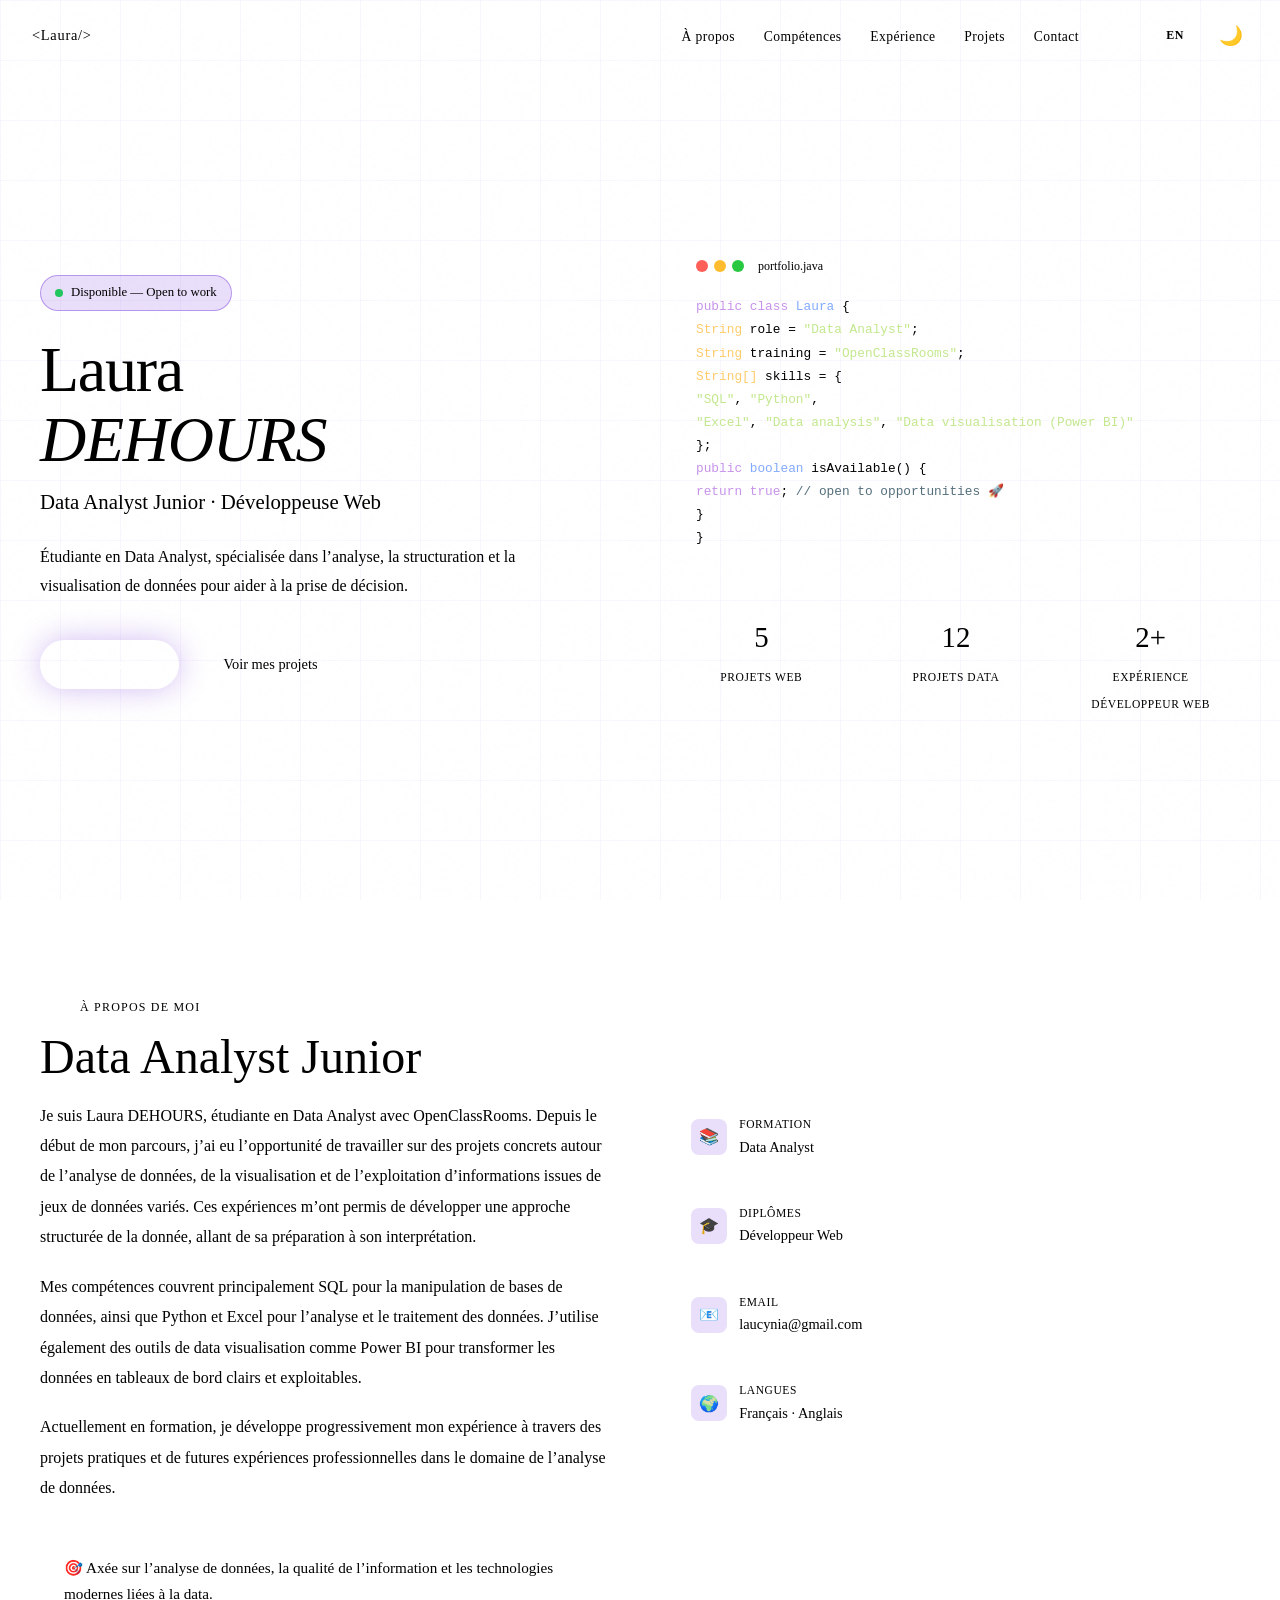
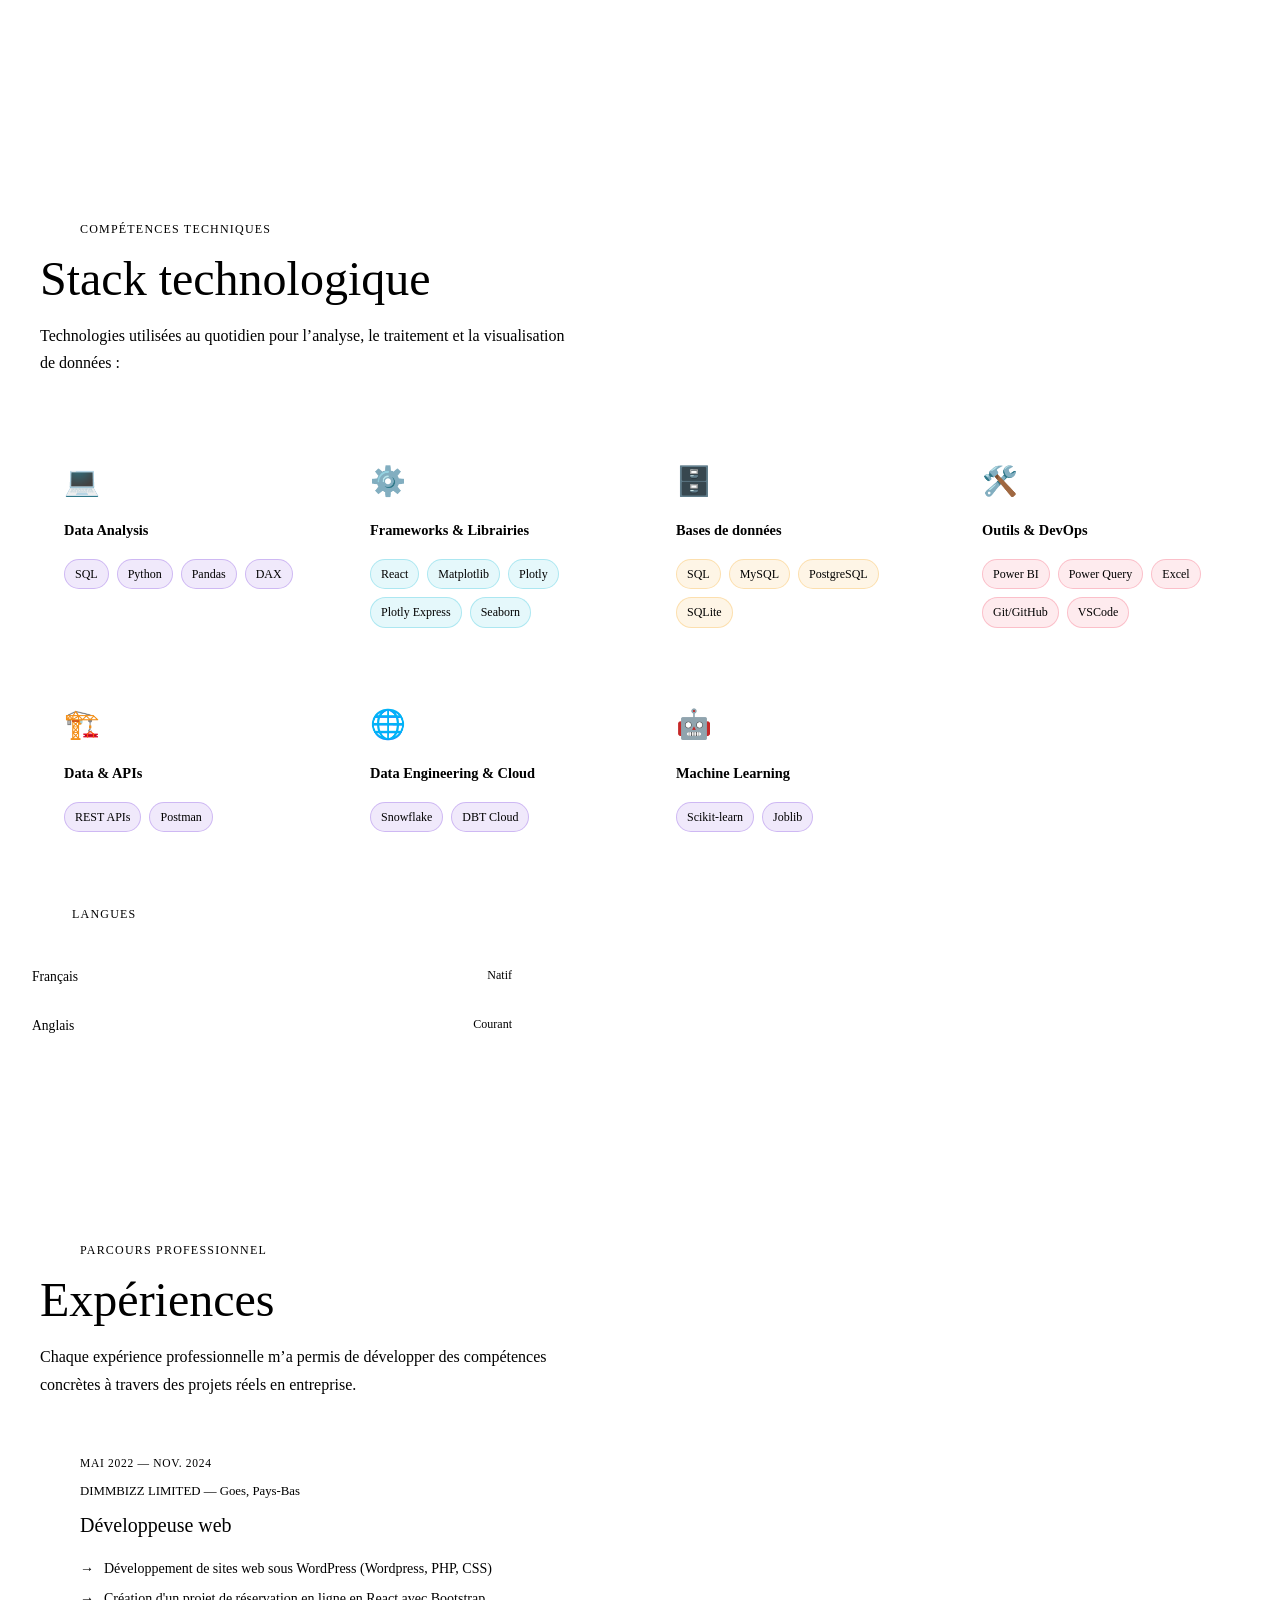
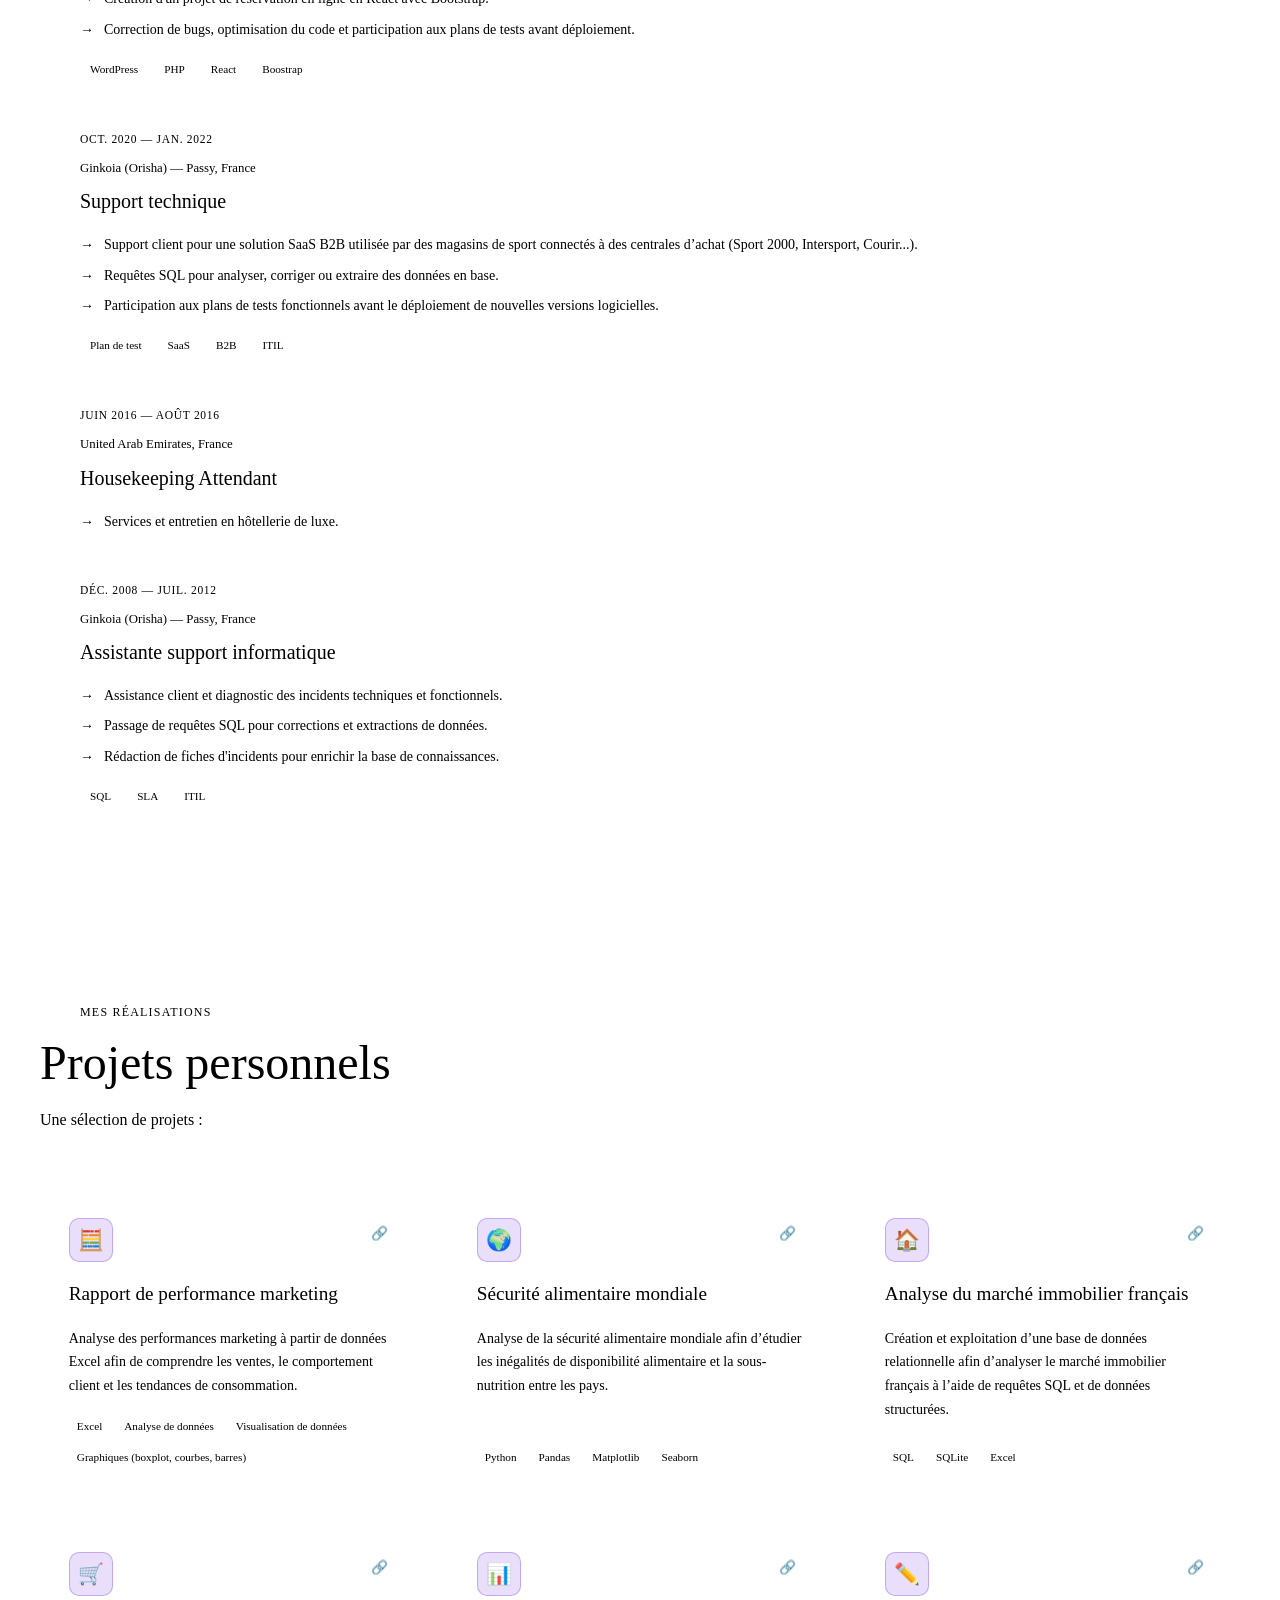
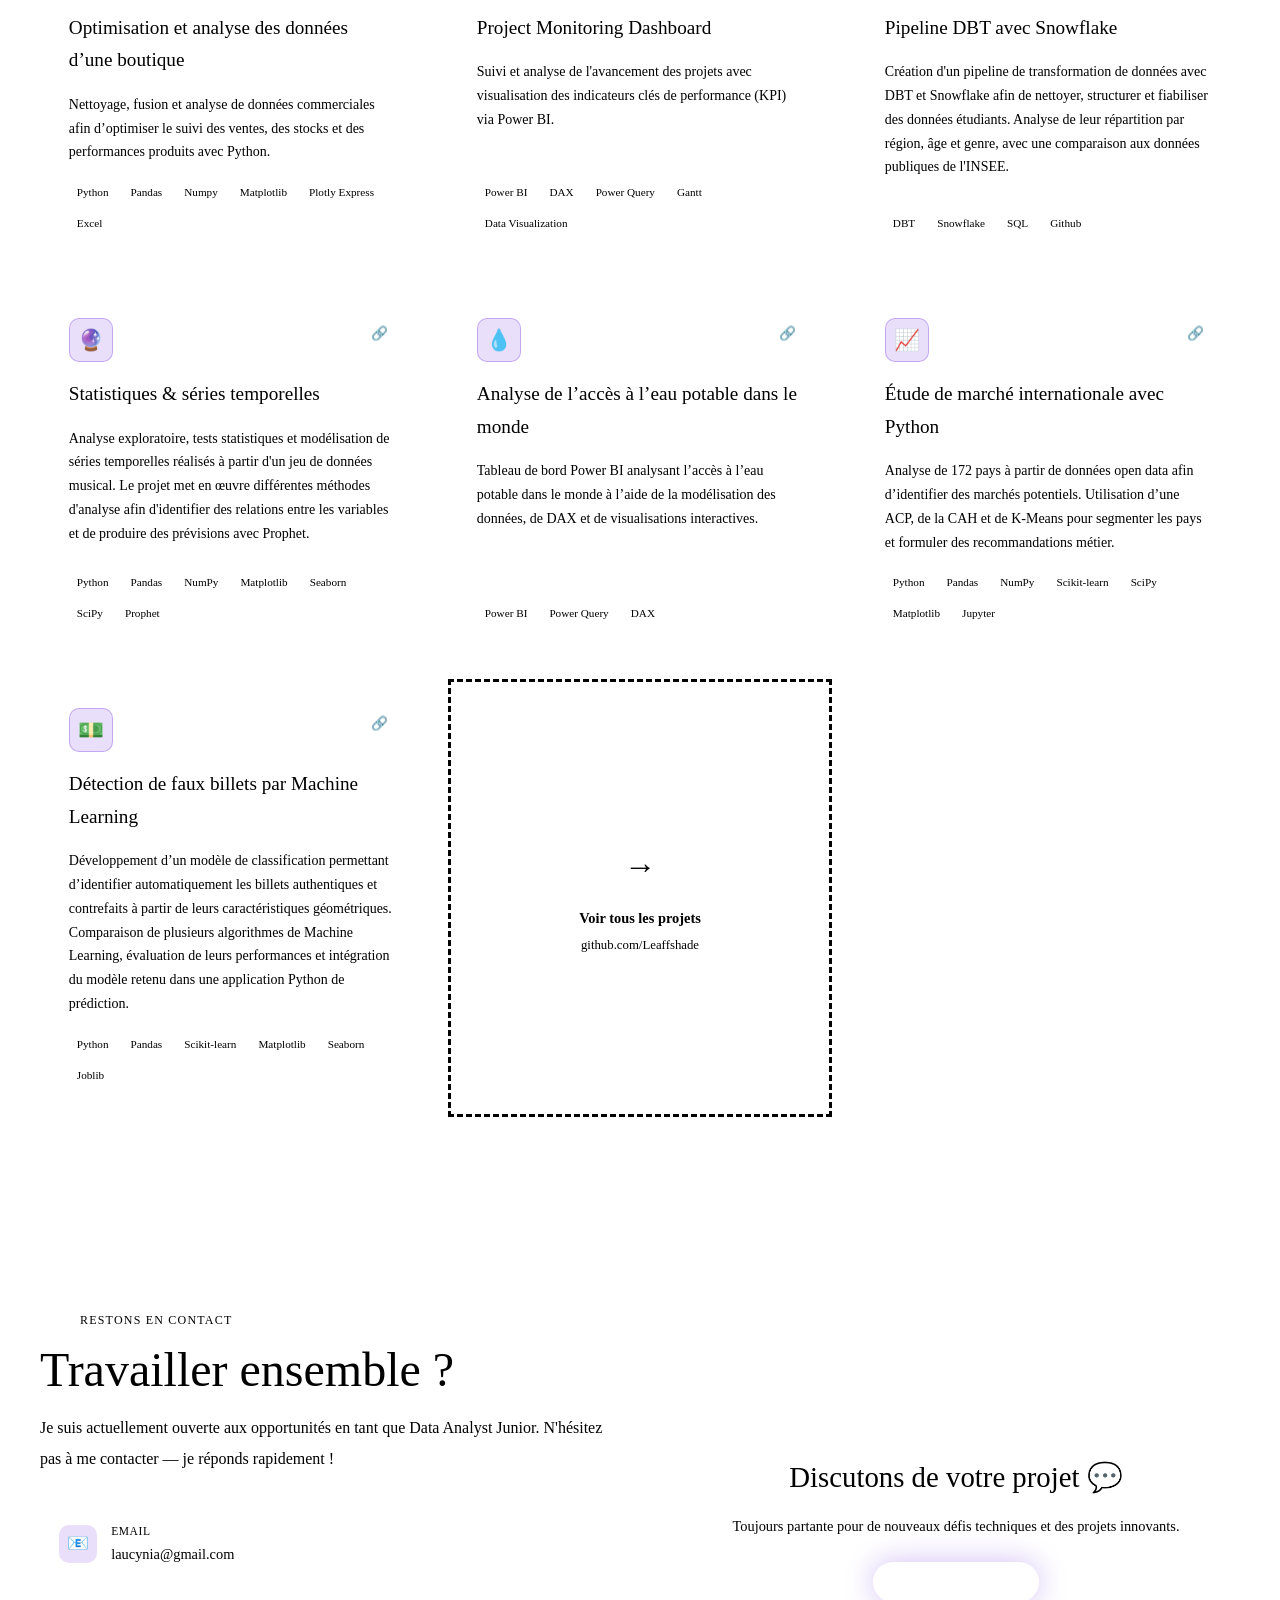
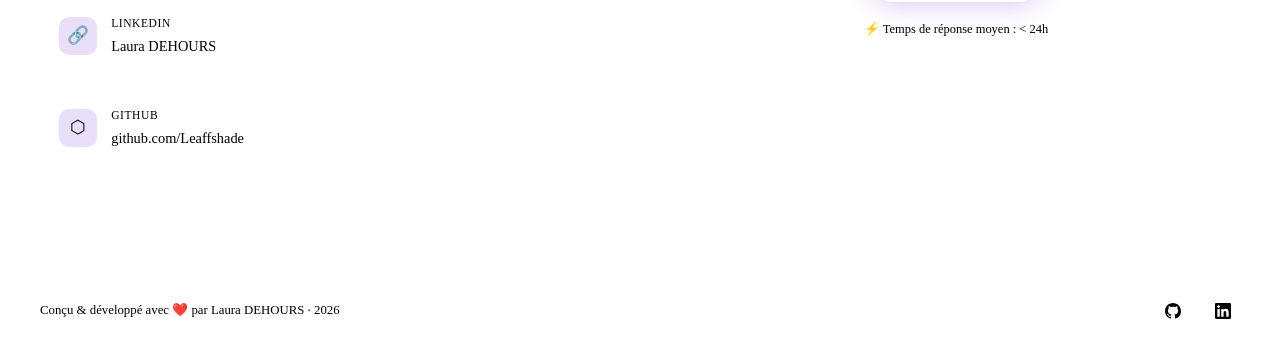
==== commit 934309cb: "project12 portfolio update" ====
--- a/index.html
+++ b/index.html
@@ -1488,7 +1488,7 @@
             <span class="stat-label" data-i18n="stat_internships">Projets web</span>
           </div>
           <div class="stat-card">
-            <span class="stat-num">11</span>
+            <span class="stat-num">12</span>
             <span class="stat-label" data-i18n="stat_repos">Projets data</span>
           </div>
           <div class="stat-card">
@@ -1588,6 +1588,7 @@
           <div class="skill-tags">
             <span class="skill-tag">SQL</span>
             <span class="skill-tag">Python</span>
+            <span class="skill-tag">Pandas</span>
             <span class="skill-tag">DAX</span>
           </div>
         </div>
@@ -1639,6 +1640,15 @@
             <span class="skill-tag">DBT Cloud</span>
           </div>
         </div>
+       <div class="skill-category">
+          <div class="skill-cat-icon">🤖</div>
+          <div class="skill-cat-title" data-i18n="sk_arch">Machine Learning</div>
+          <div class="skill-tags">
+            <span class="skill-tag">Scikit-learn</span>
+            <span class="skill-tag">Joblib</span>
+          </div>
+        </div>
+      </div>
         <!--<div class="skill-category">
           <div class="skill-cat-icon">📚</div>
           <div class="skill-cat-title" data-i18n="sk_learn">En apprentissage</div>
@@ -1942,6 +1952,25 @@
             <span class="project-tech">SciPy</span>
             <span class="project-tech">Matplotlib</span>
             <span class="project-tech">Jupyter</span>
+          </div>
+        </div>
+                <div class="project-card" onmousemove="cardGlow(event,this)">
+          <div class="project-header">
+            <div class="project-icon">💵</div>
+            <div class="project-links">
+              <a href="https://github.com/Leaffshade/counterfeit-banknote-detection" target="_blank" class="project-link"
+                title="GitHub"><!--⬡-->🔗</a>
+            </div>
+          </div>
+          <div class="project-name" data-i18n="p10_name">Détection de faux billets par Machine Learning</div>
+          <div class="project-desc" data-i18n="p10_desc">Développement d’un modèle de classification permettant d’identifier automatiquement les billets authentiques et contrefaits à partir de leurs caractéristiques géométriques. Comparaison de plusieurs algorithmes de Machine Learning, évaluation de leurs performances et intégration du modèle retenu dans une application Python de prédiction.</div>
+          <div class="project-stack">
+            <span class="project-tech">Python</span>
+            <span class="project-tech">Pandas</span>
+            <span class="project-tech">Scikit-learn</span>
+            <span class="project-tech">Matplotlib</span>
+            <span class="project-tech">Seaborn</span>
+            <span class="project-tech">Joblib</span>
           </div>
         </div>
         <!--<div class="project-card" onmousemove="cardGlow(event,this)">
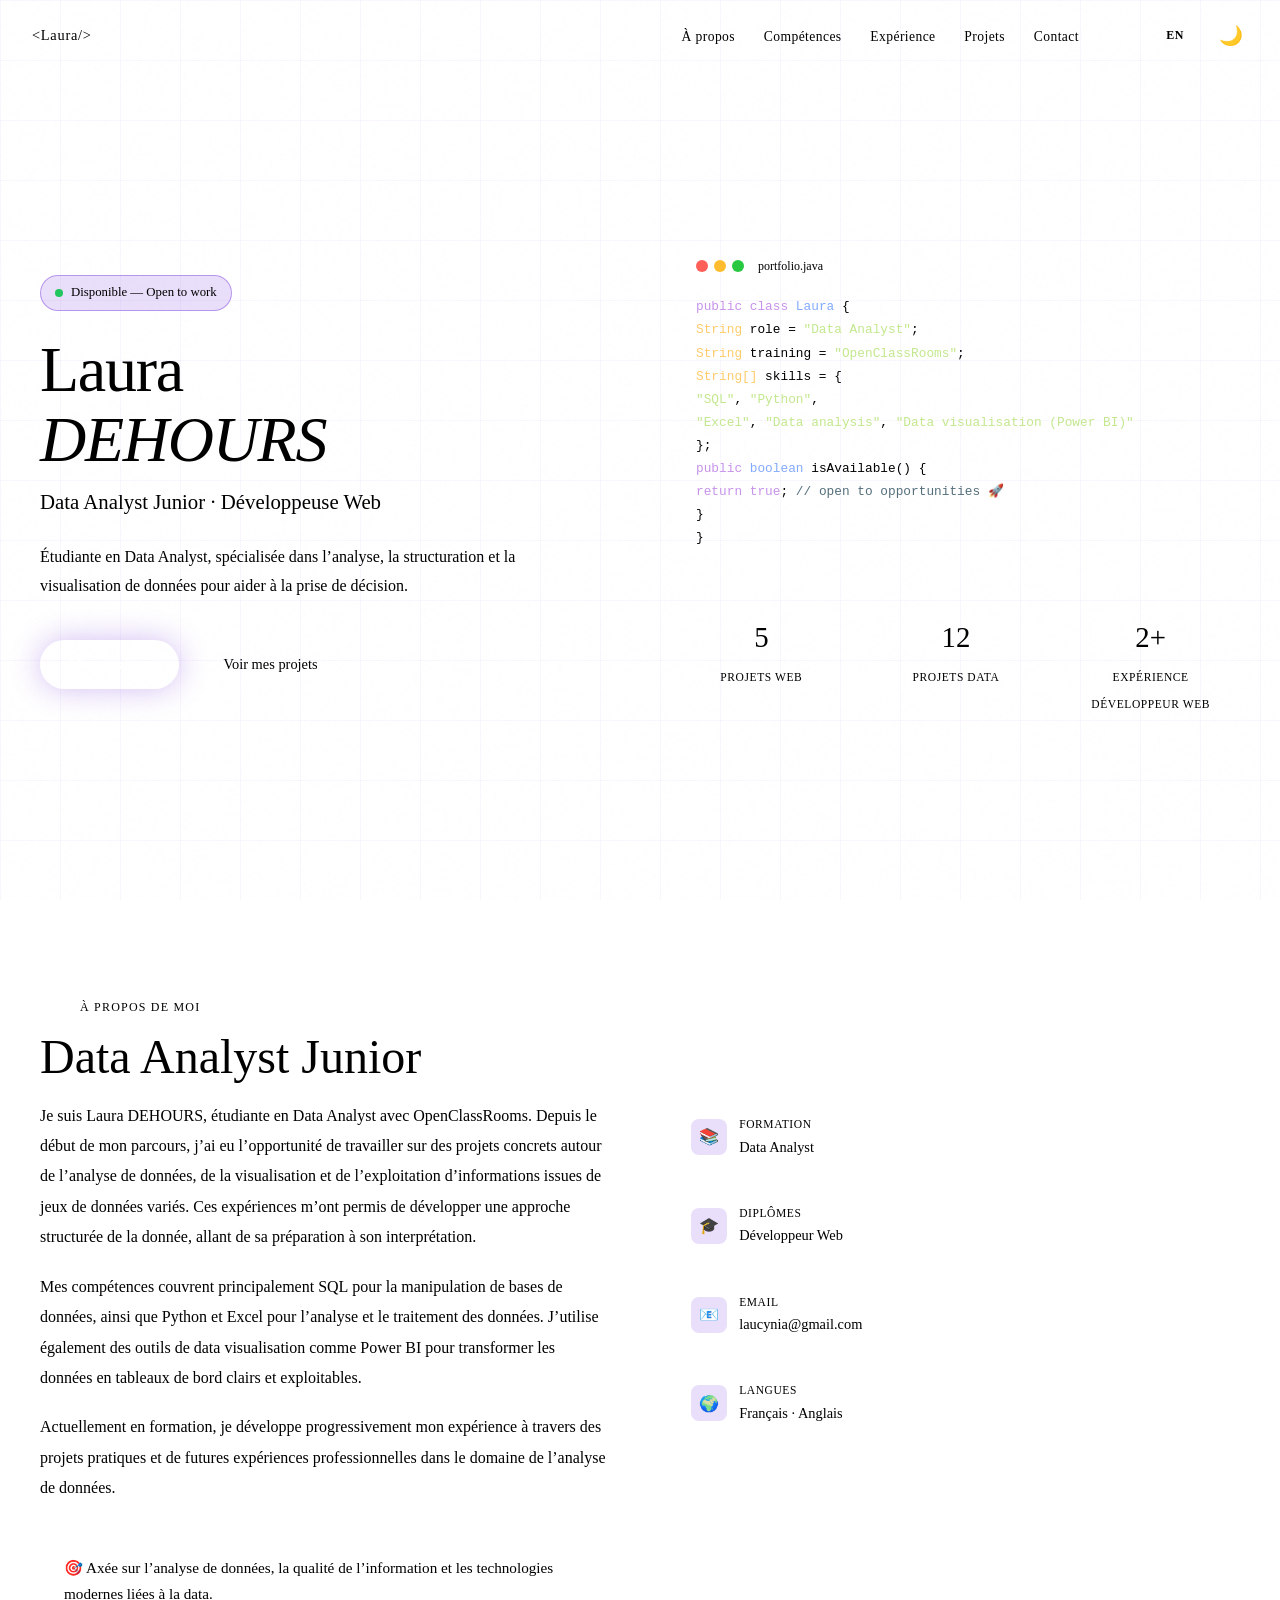
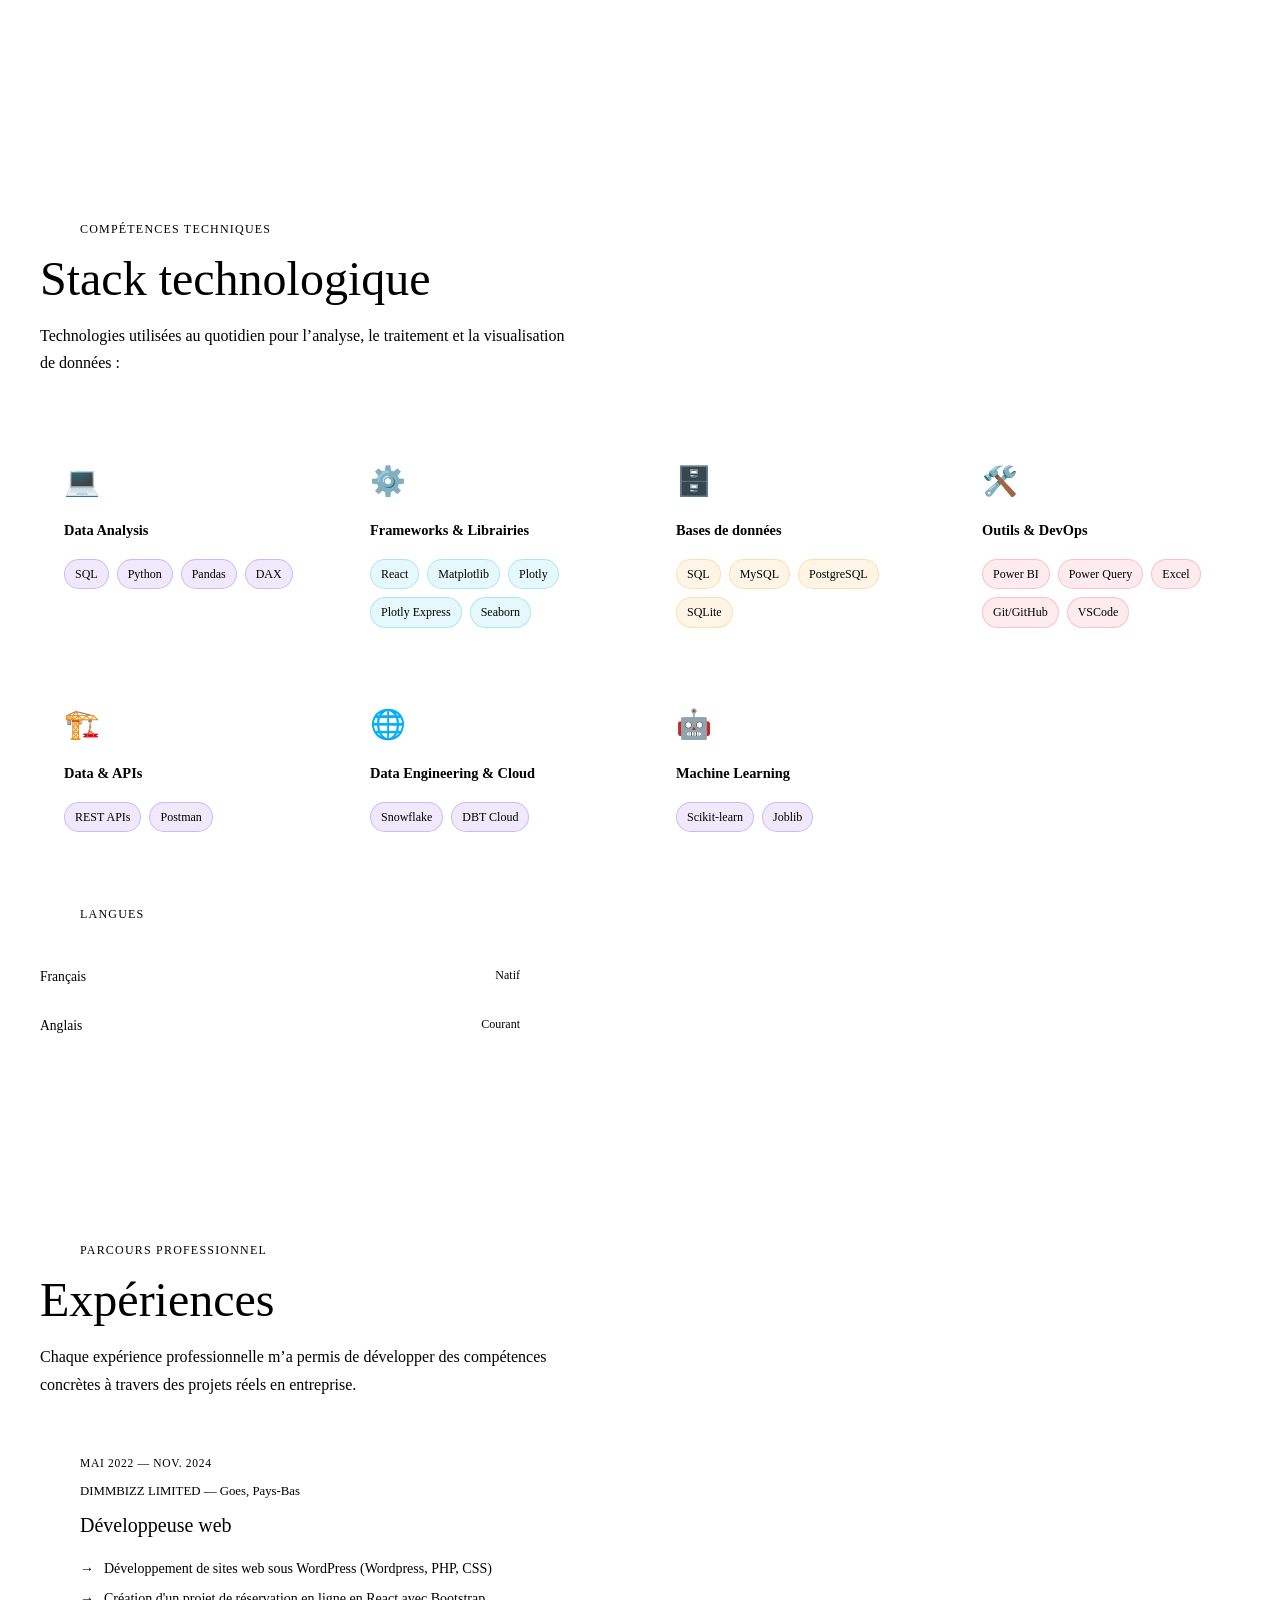
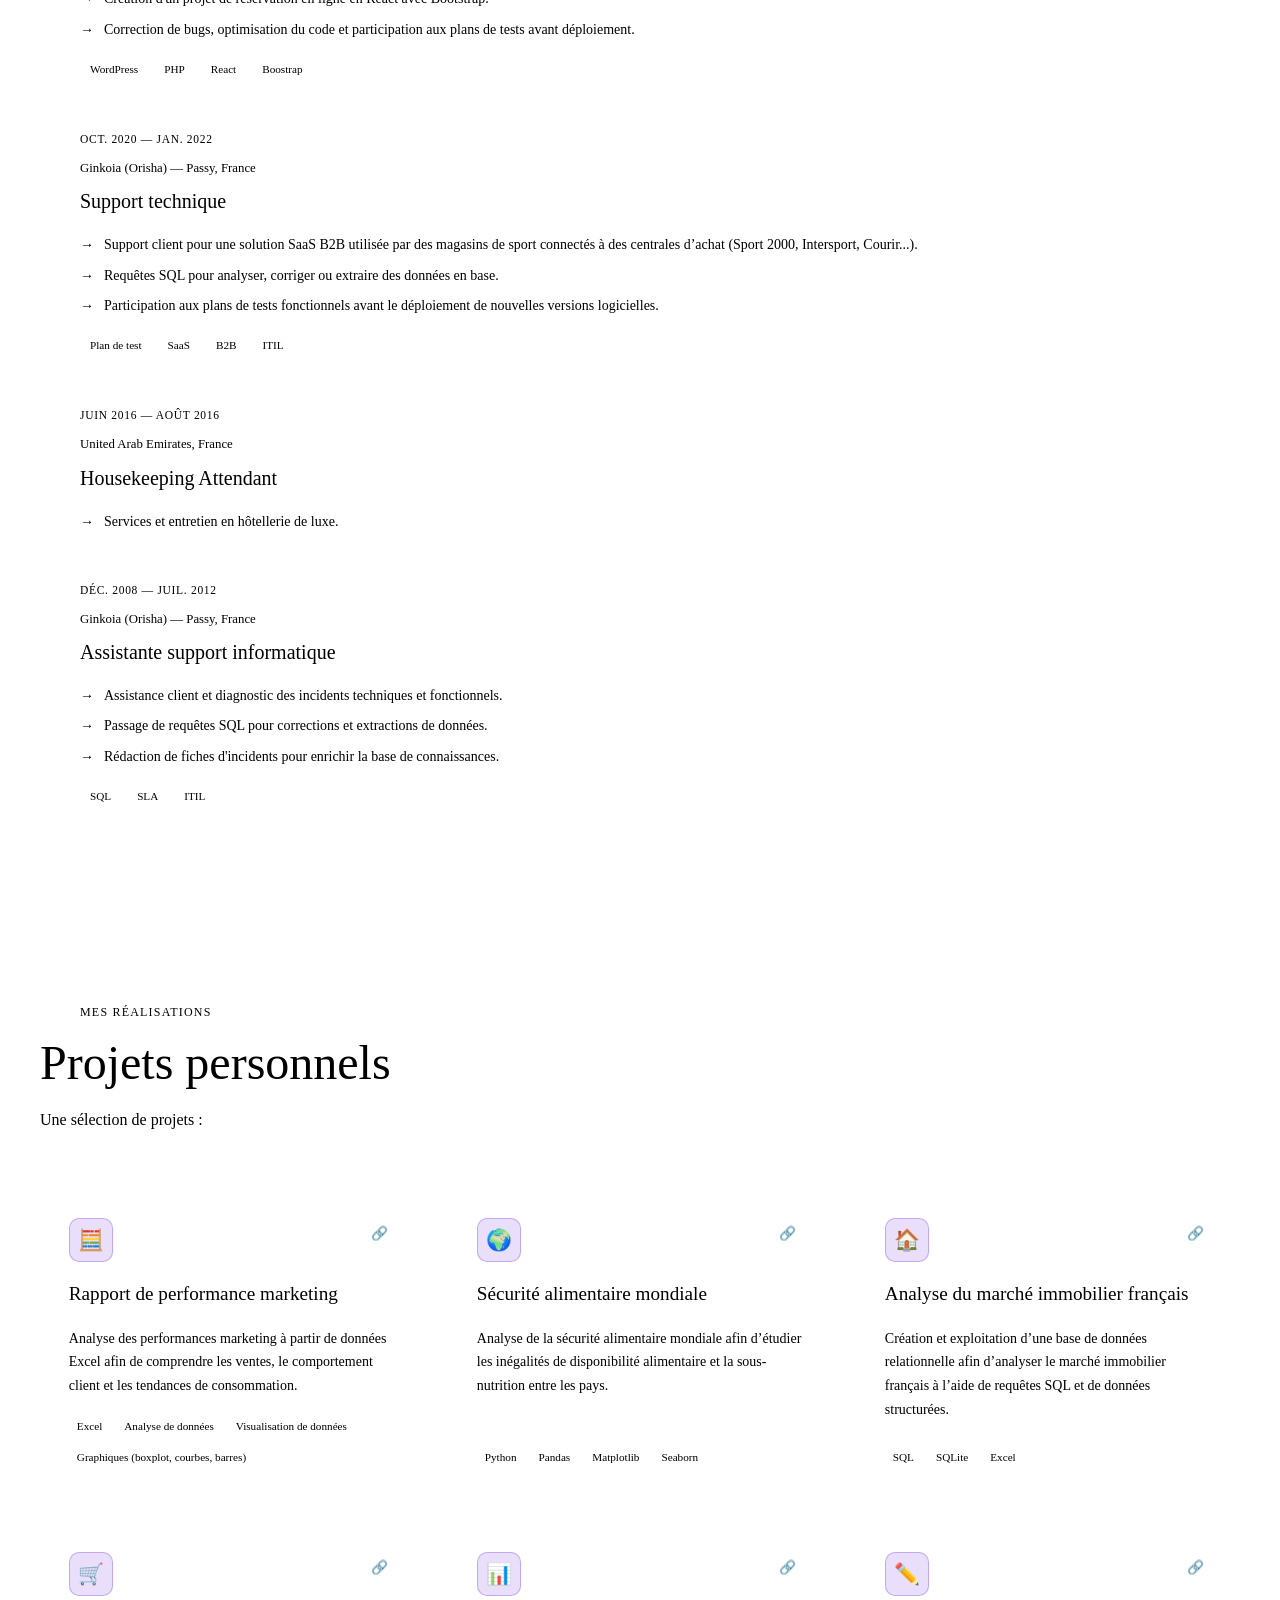
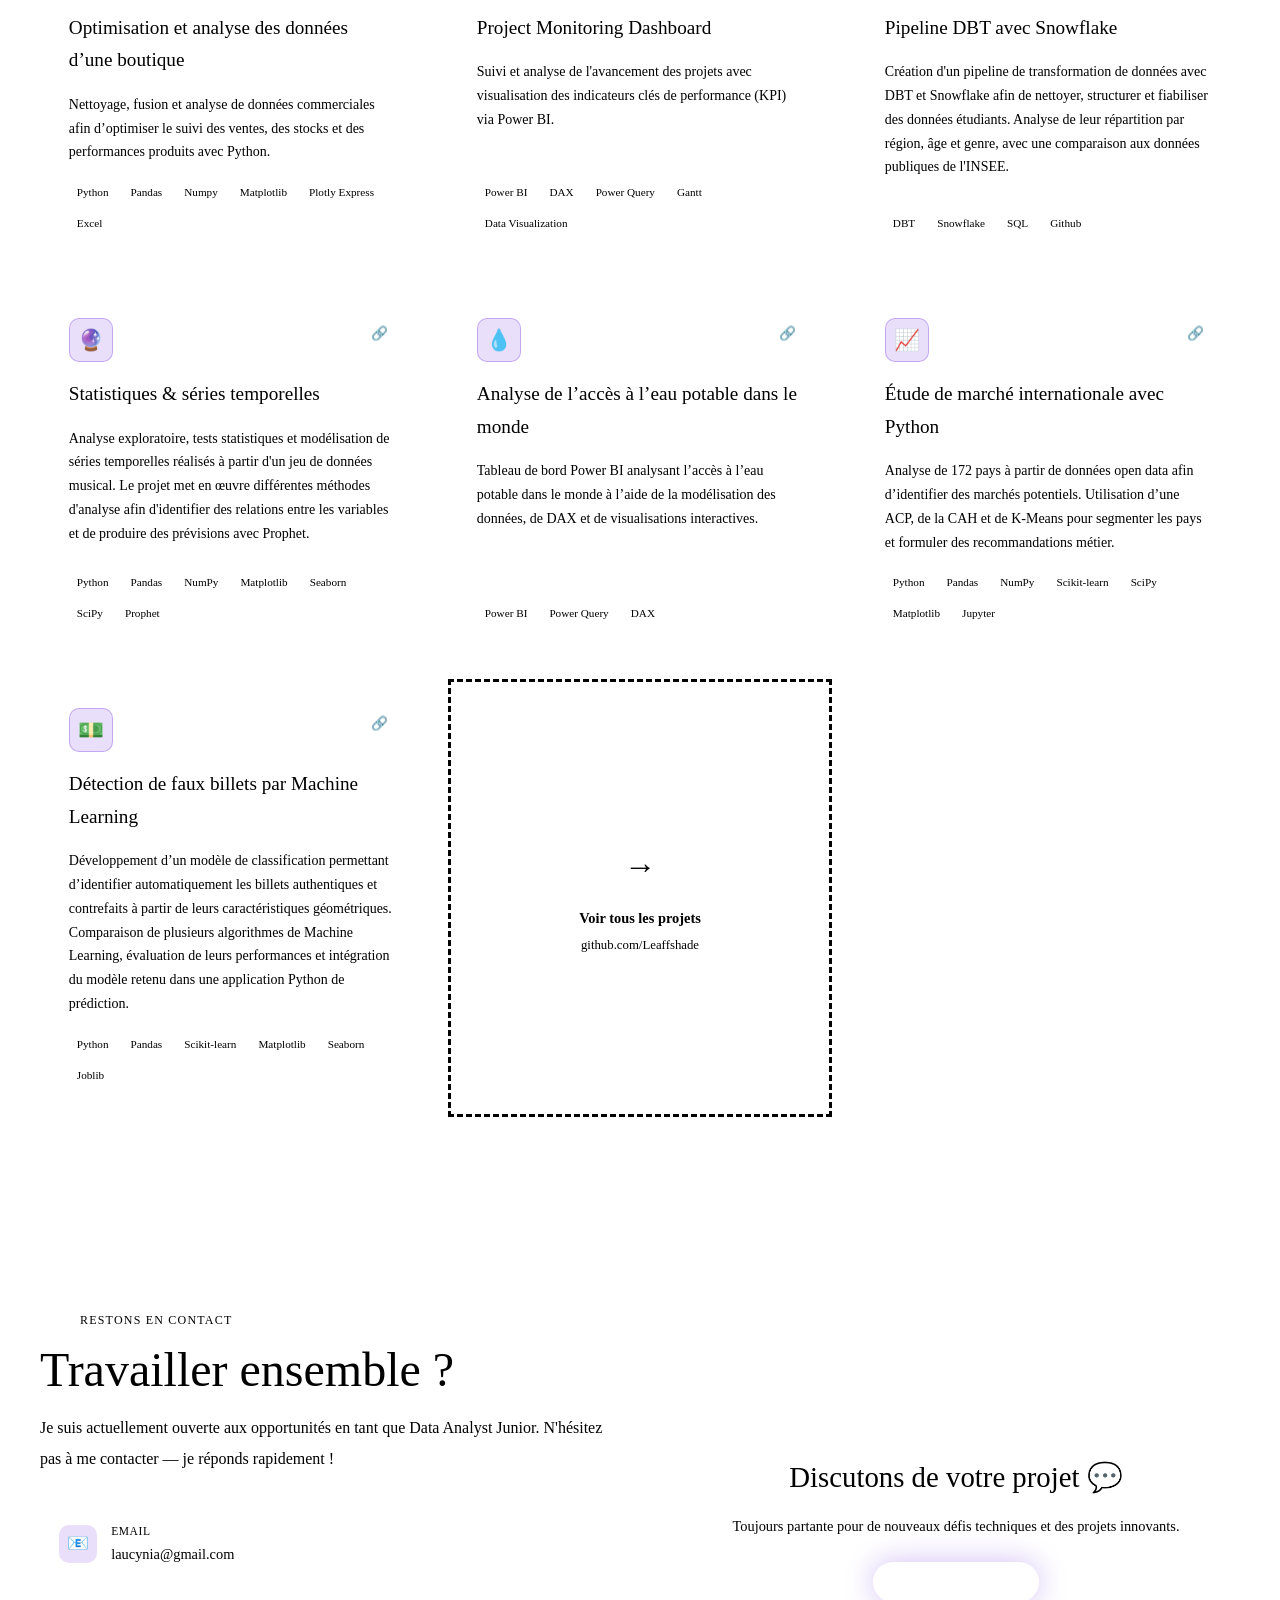
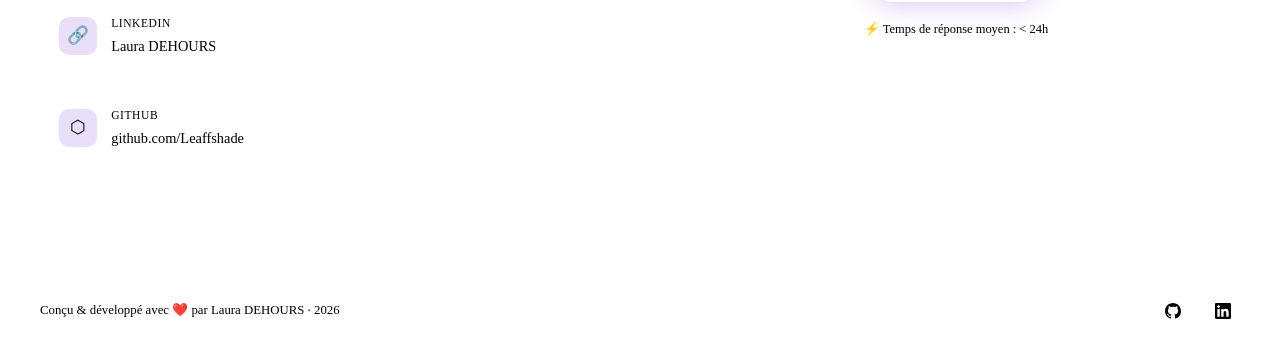
==== commit 46a15e86: "Update portfolio" ====
--- a/index.html
+++ b/index.html
@@ -1658,7 +1658,6 @@
             <span class="skill-tag cyan">Snowflake</span>
           </div>
         </div>-->
-      </div>
 
       <div class="lang-skills reveal" style="margin-top: 3rem; max-width: 480px;">
         <p class="section-label" style="margin-bottom:1.5rem" data-i18n="sk_lang_human">Langues</p>
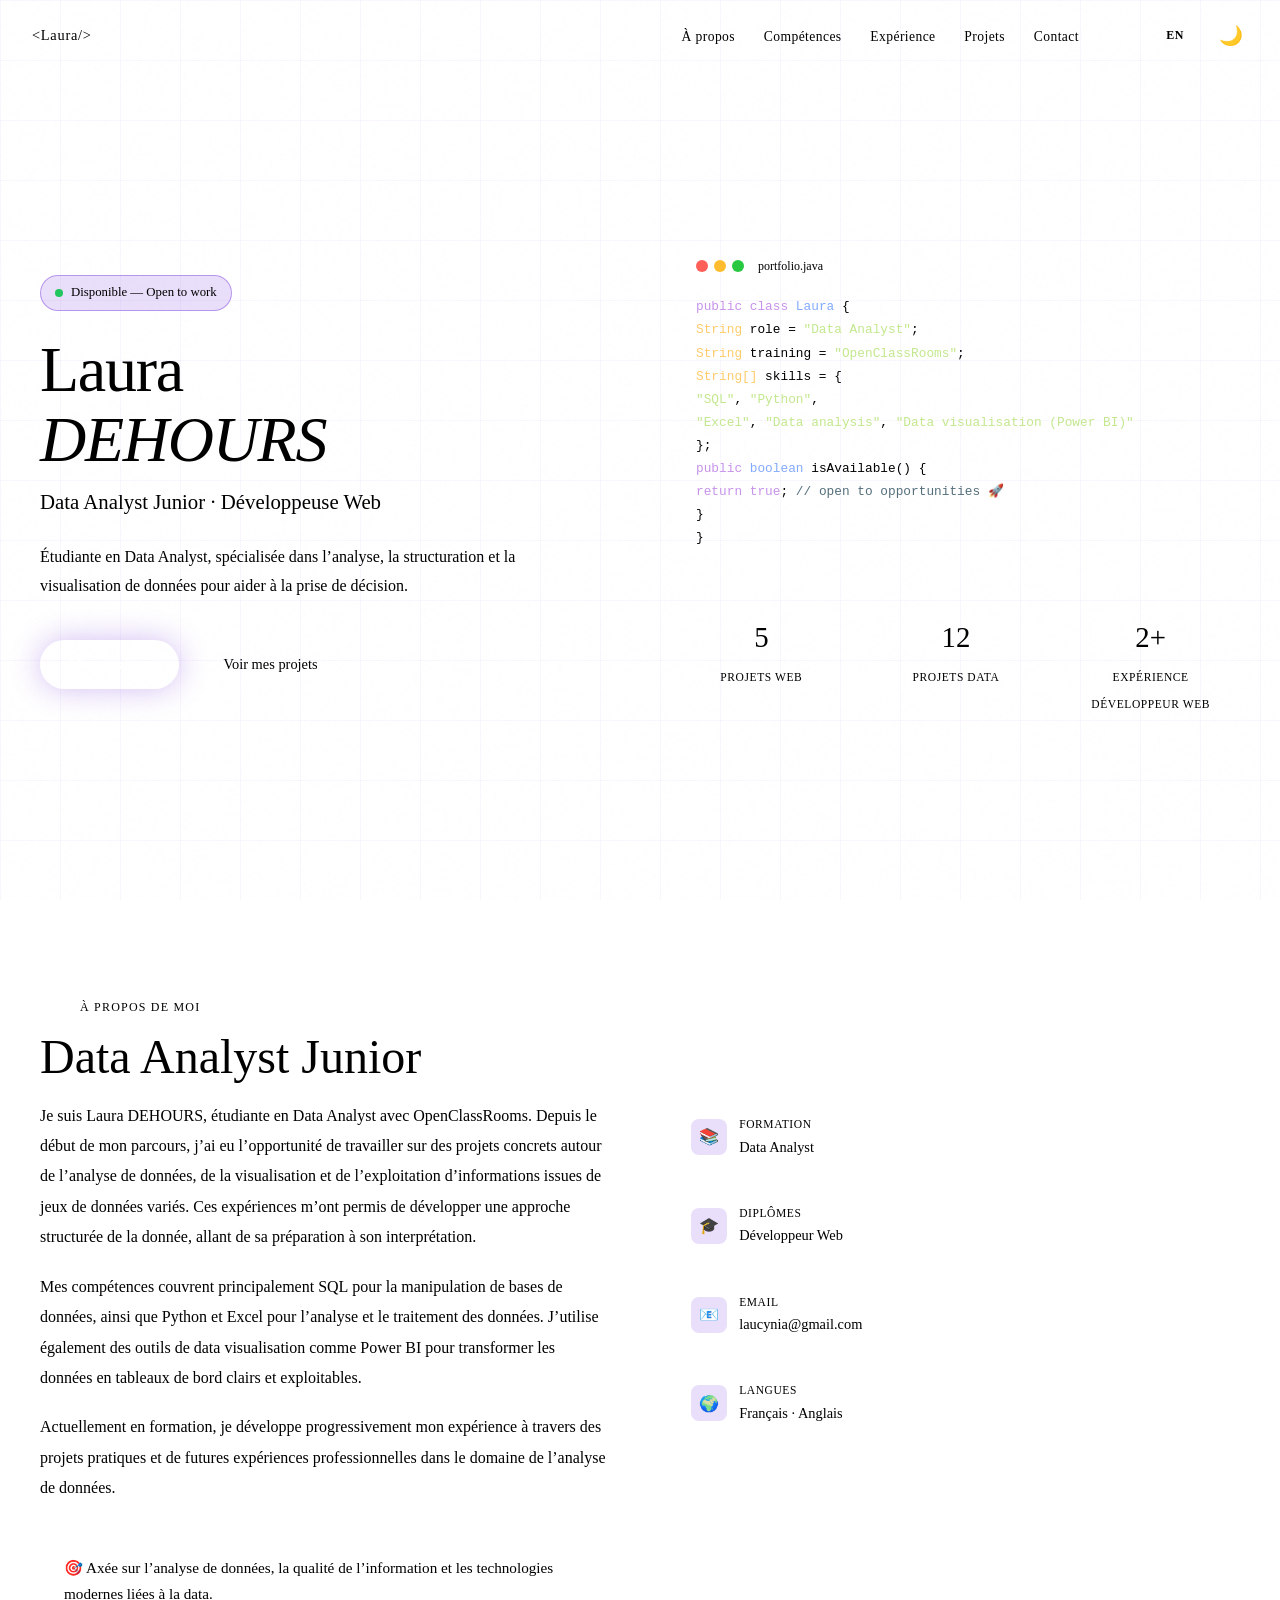
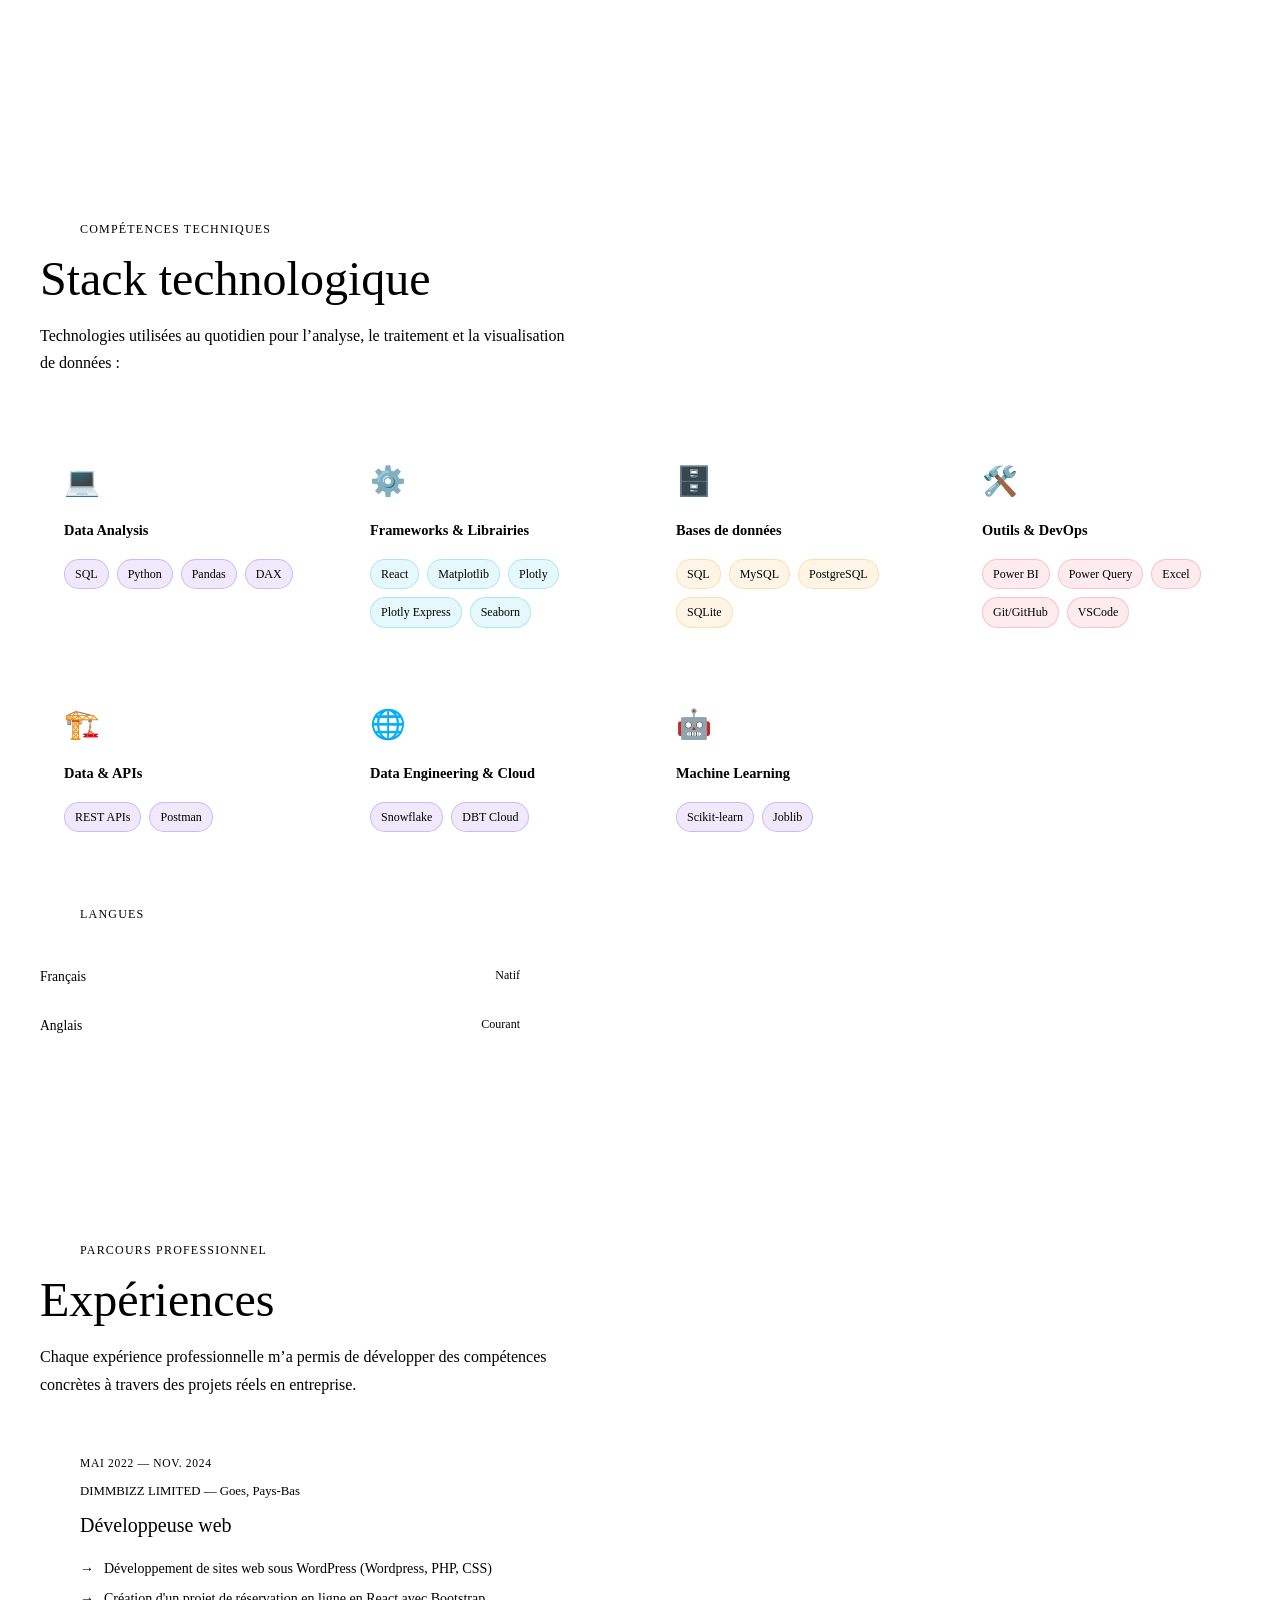
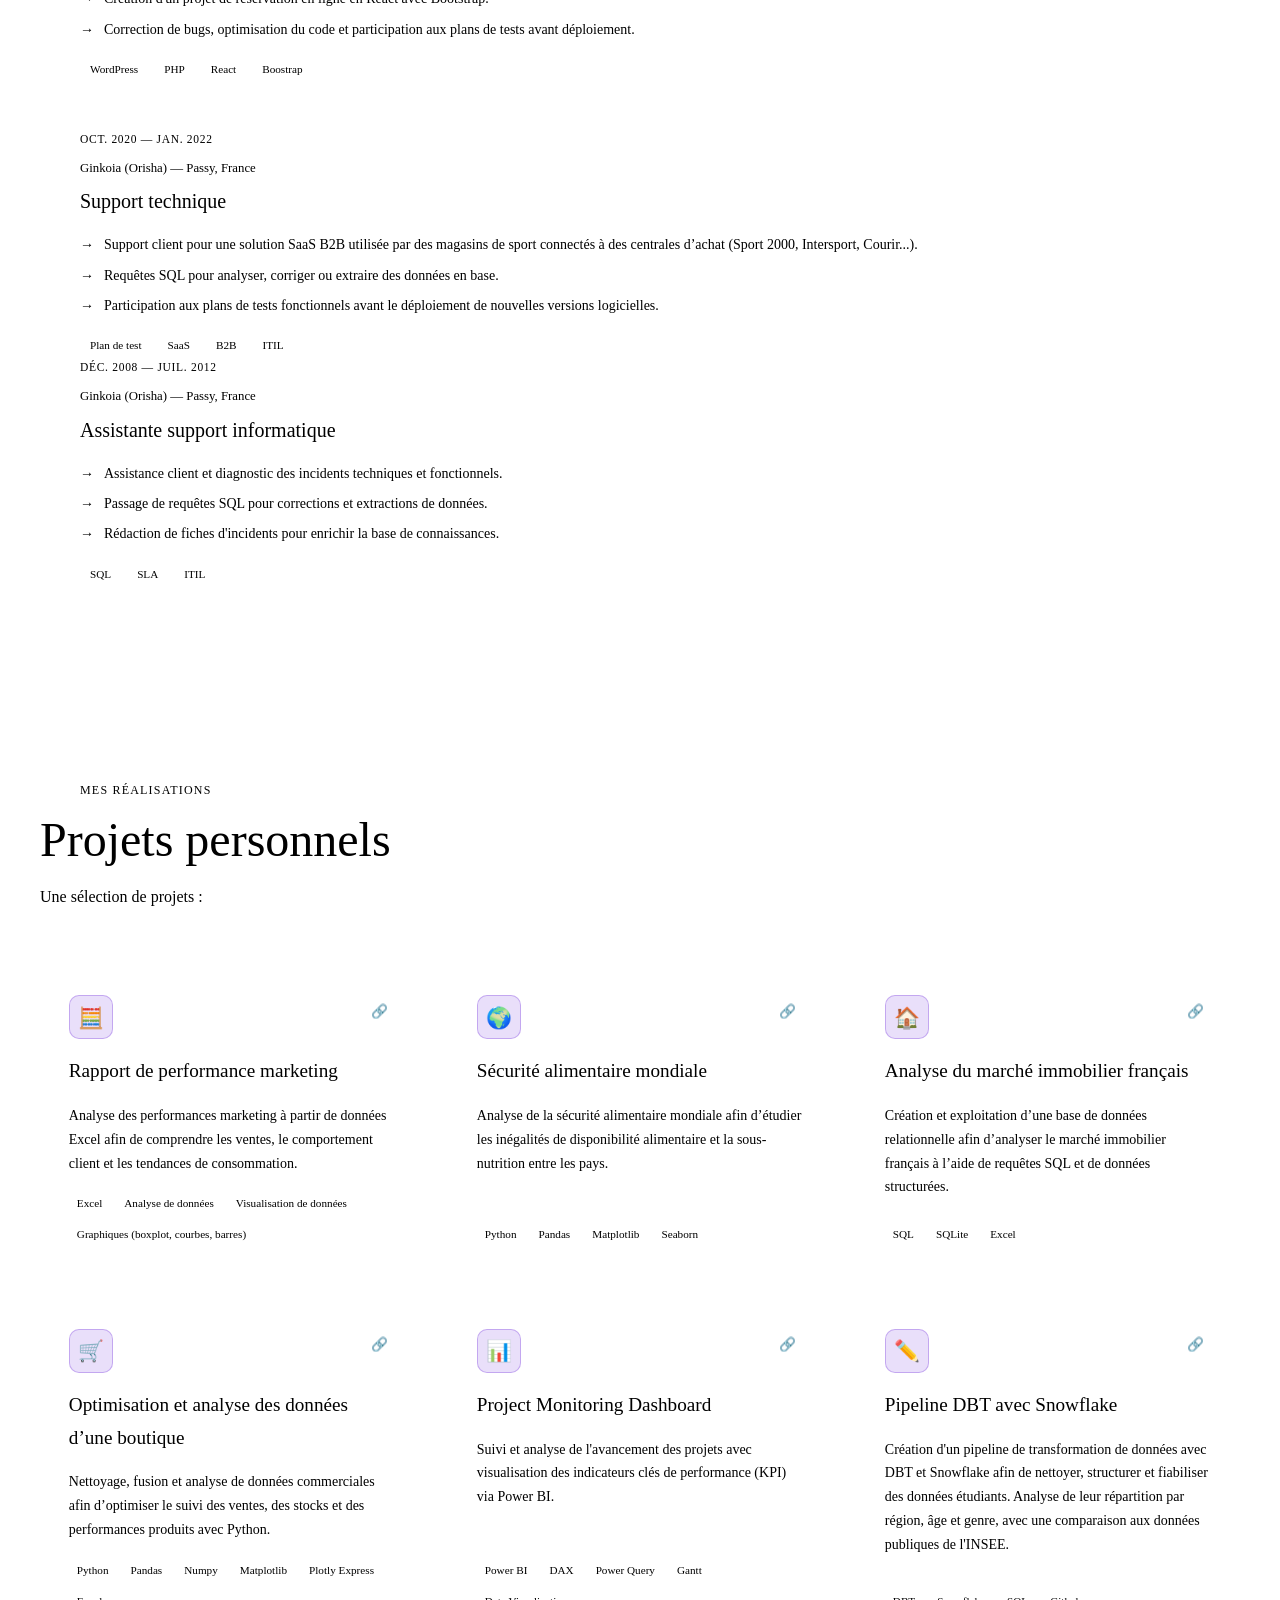
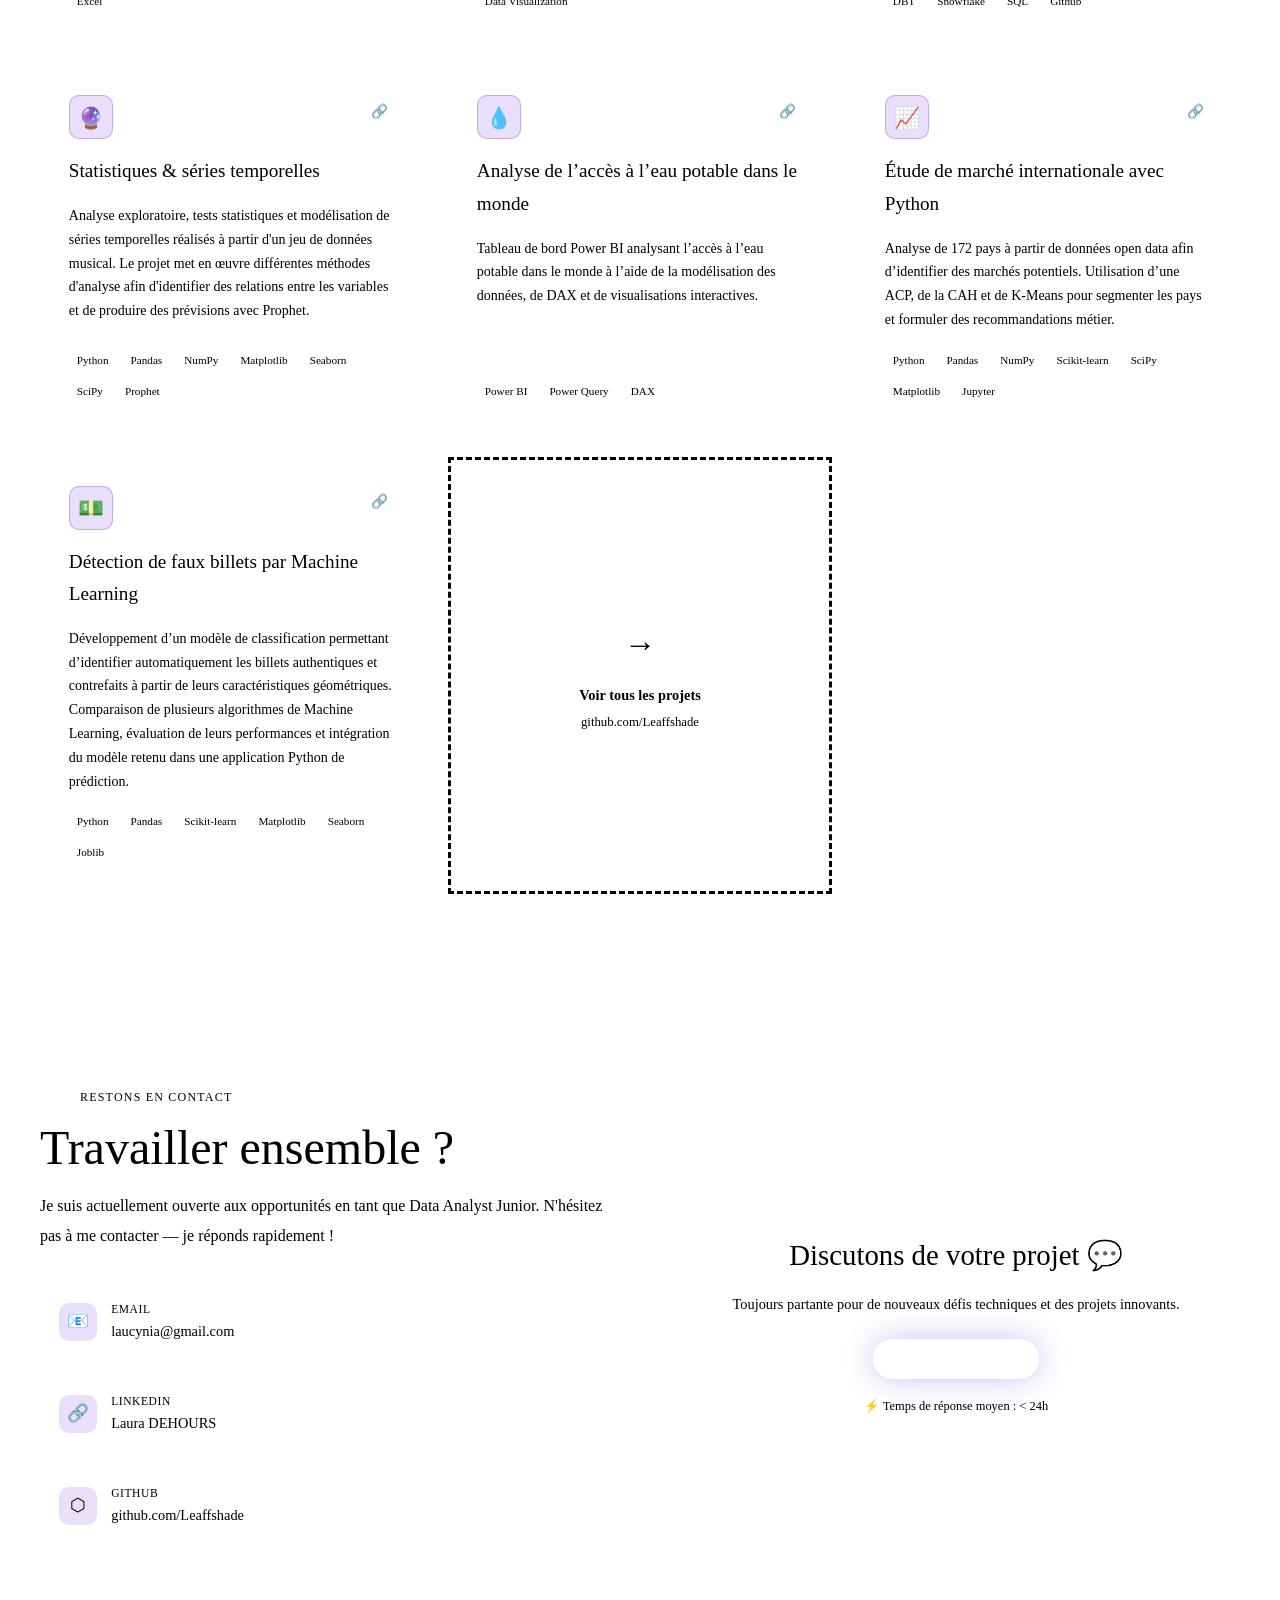
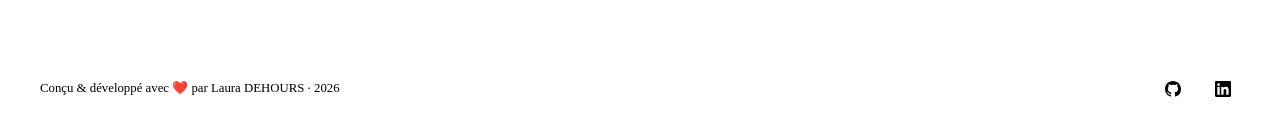
==== commit 63053623: "Update portfolio" ====
--- a/index.html
+++ b/index.html
@@ -1740,14 +1740,14 @@
             <span class="timeline-tag">ITIL</span>
           </div>
         </div>
-        <div class="timeline-item">
+        <!--<div class="timeline-item">
           <div class="timeline-dot"></div>
           <div class="timeline-period" data-i18n="exp3_period">Juin 2016 — Août 2016</div>
           <div class="timeline-company" data-i18n="exp3_company">United Arab Emirates, France</div>
           <div class="timeline-role" data-i18n="exp3_role">Housekeeping Attendant</div>
           <ul class="timeline-desc">
             <li data-i18n="exp3_d1">Services et entretien en hôtellerie de luxe.</li>
-            <!--<li data-i18n="exp3_d2">Développement avec Python (Flask), HTML, CSS, JavaScript et le moteur de template
+            <li data-i18n="exp3_d2">Développement avec Python (Flask), HTML, CSS, JavaScript et le moteur de template
               Jinja.</li>
             <li data-i18n="exp3_d3">Gestion d'une base de données MySQL pour le stockage et l'accès aux données
               fiscales.</li>-->
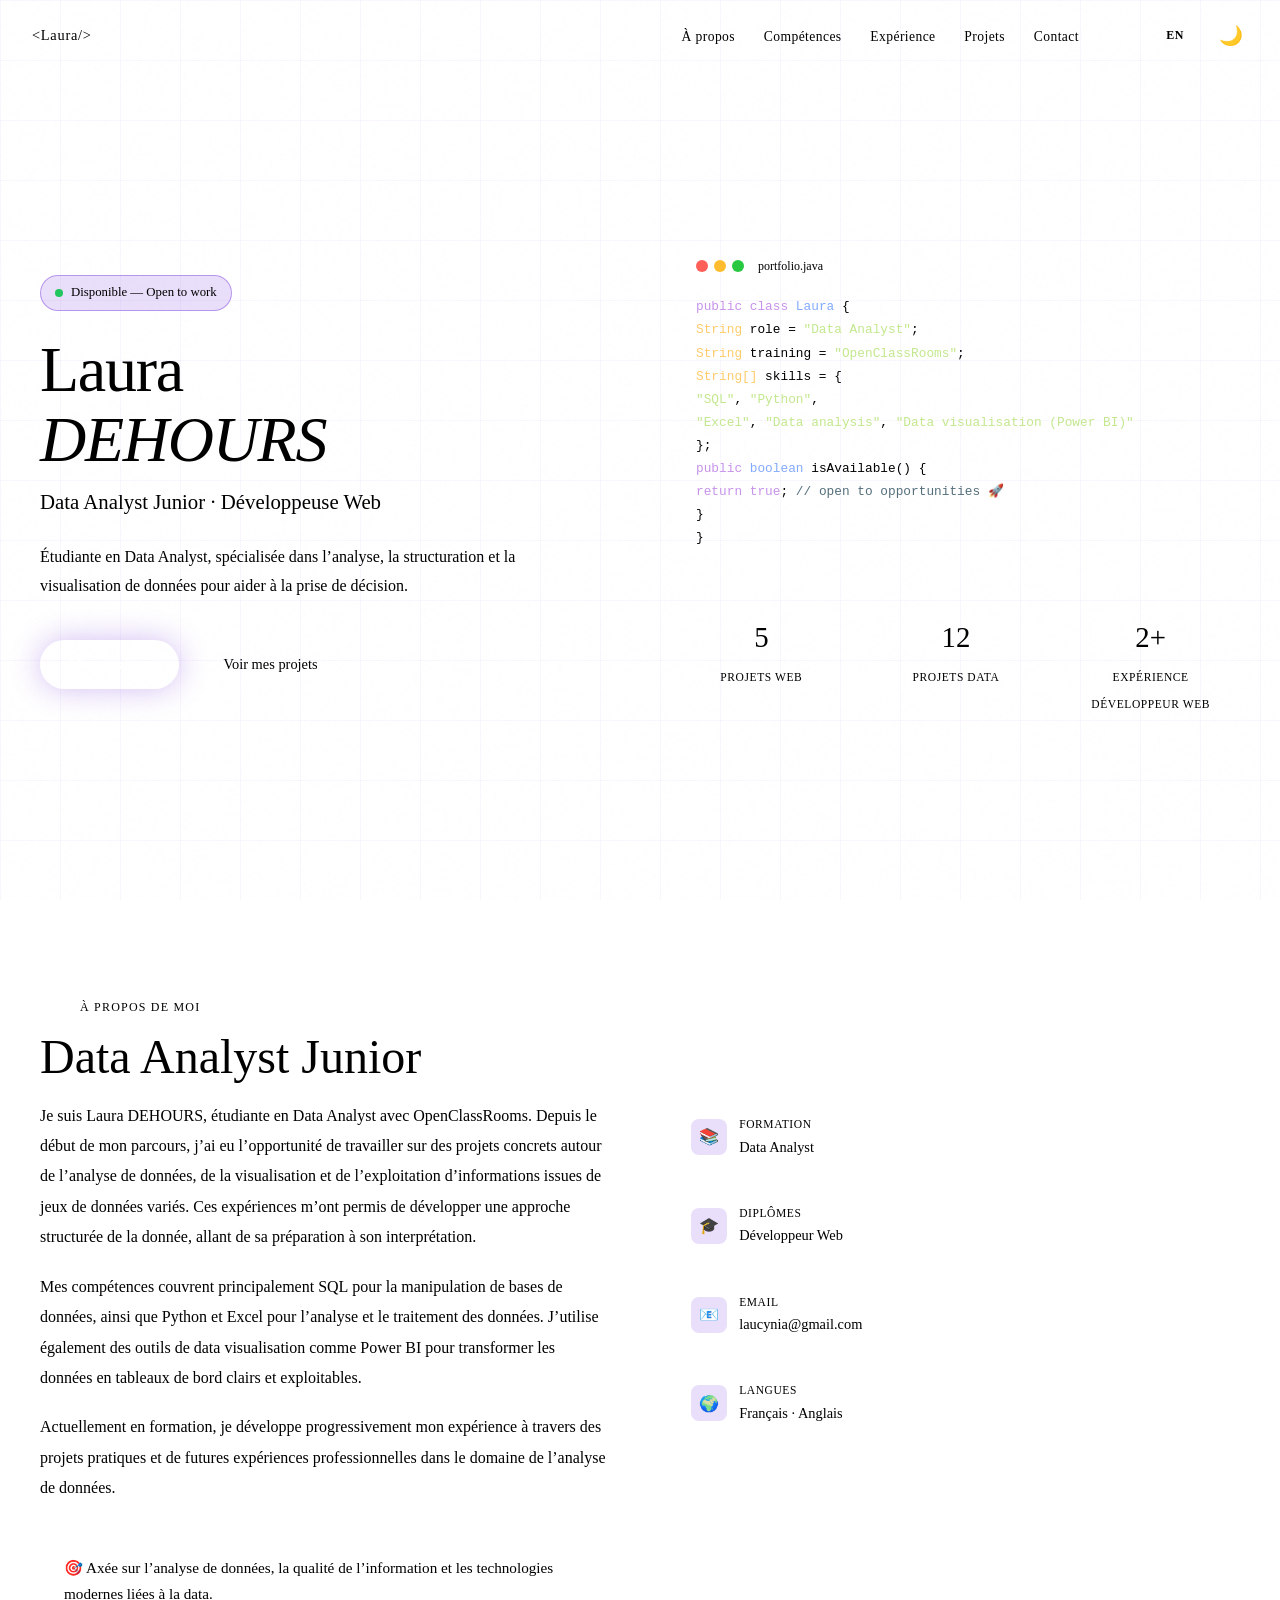
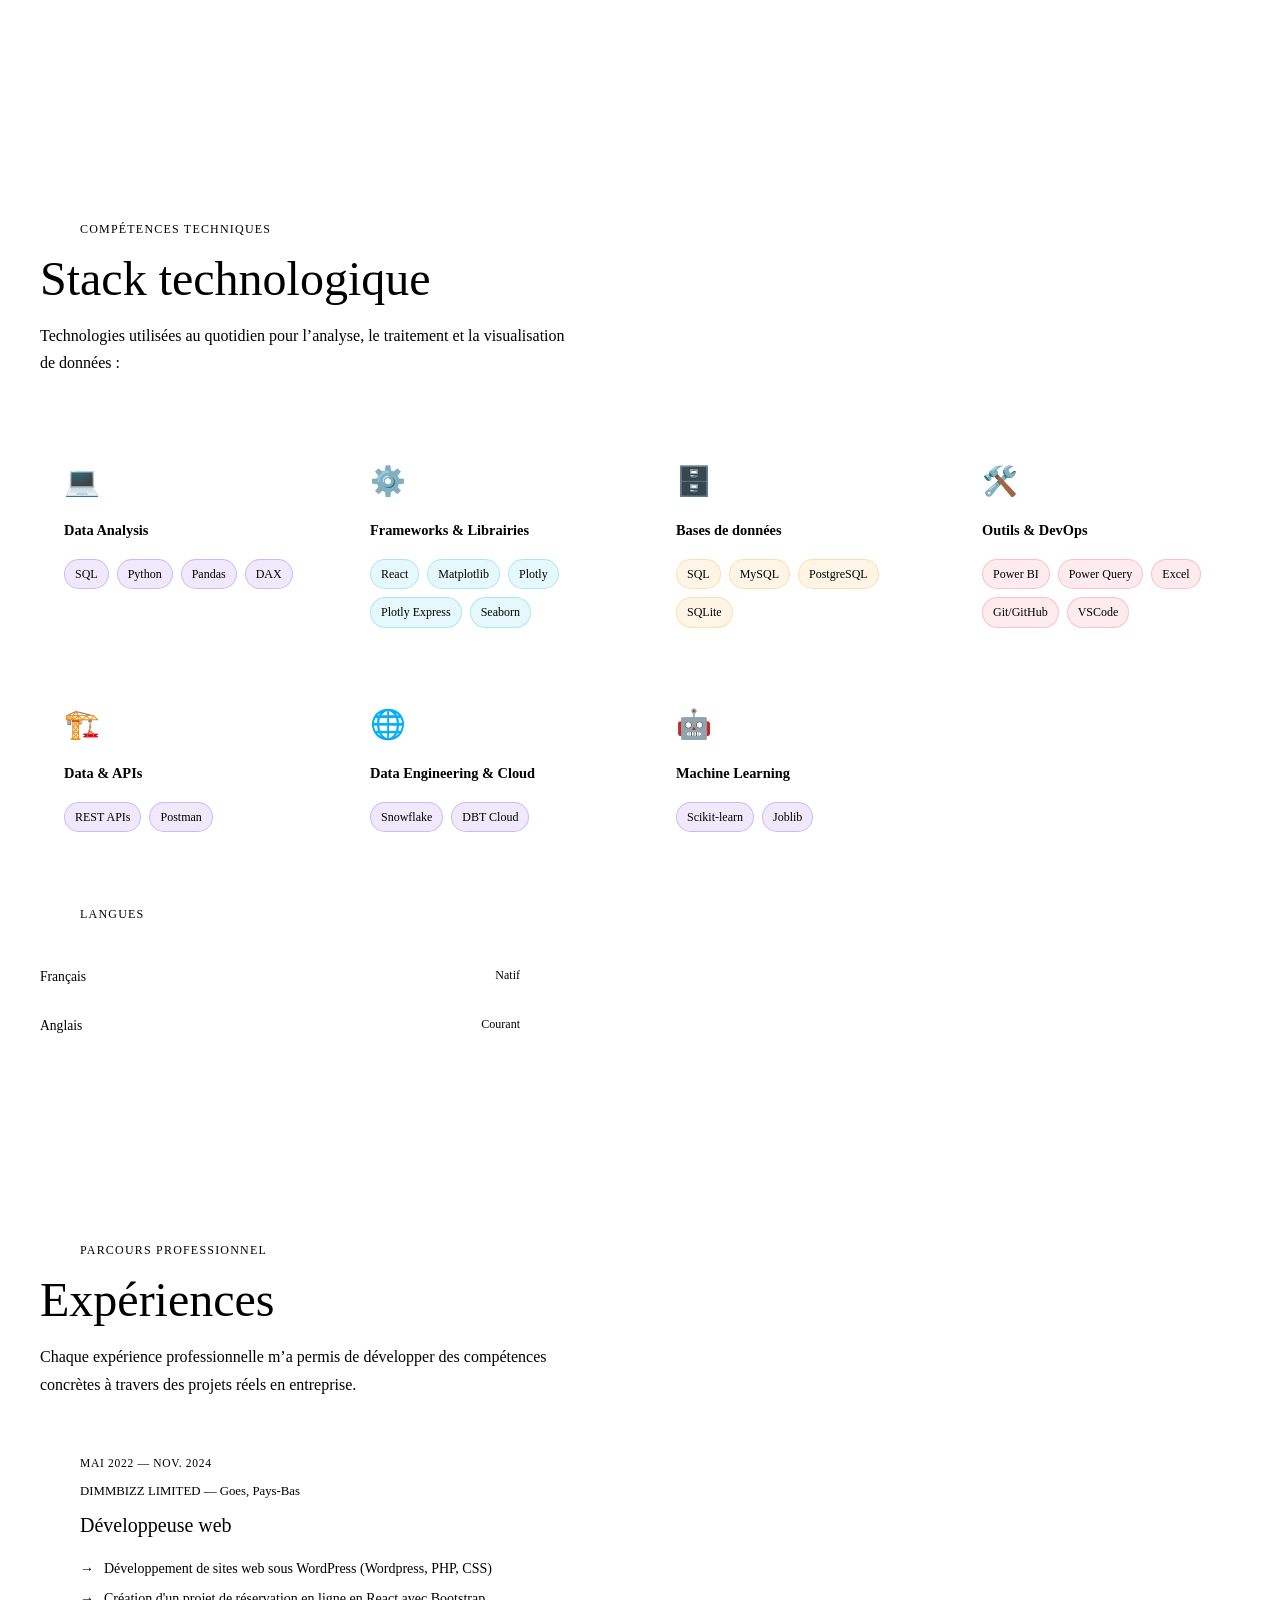
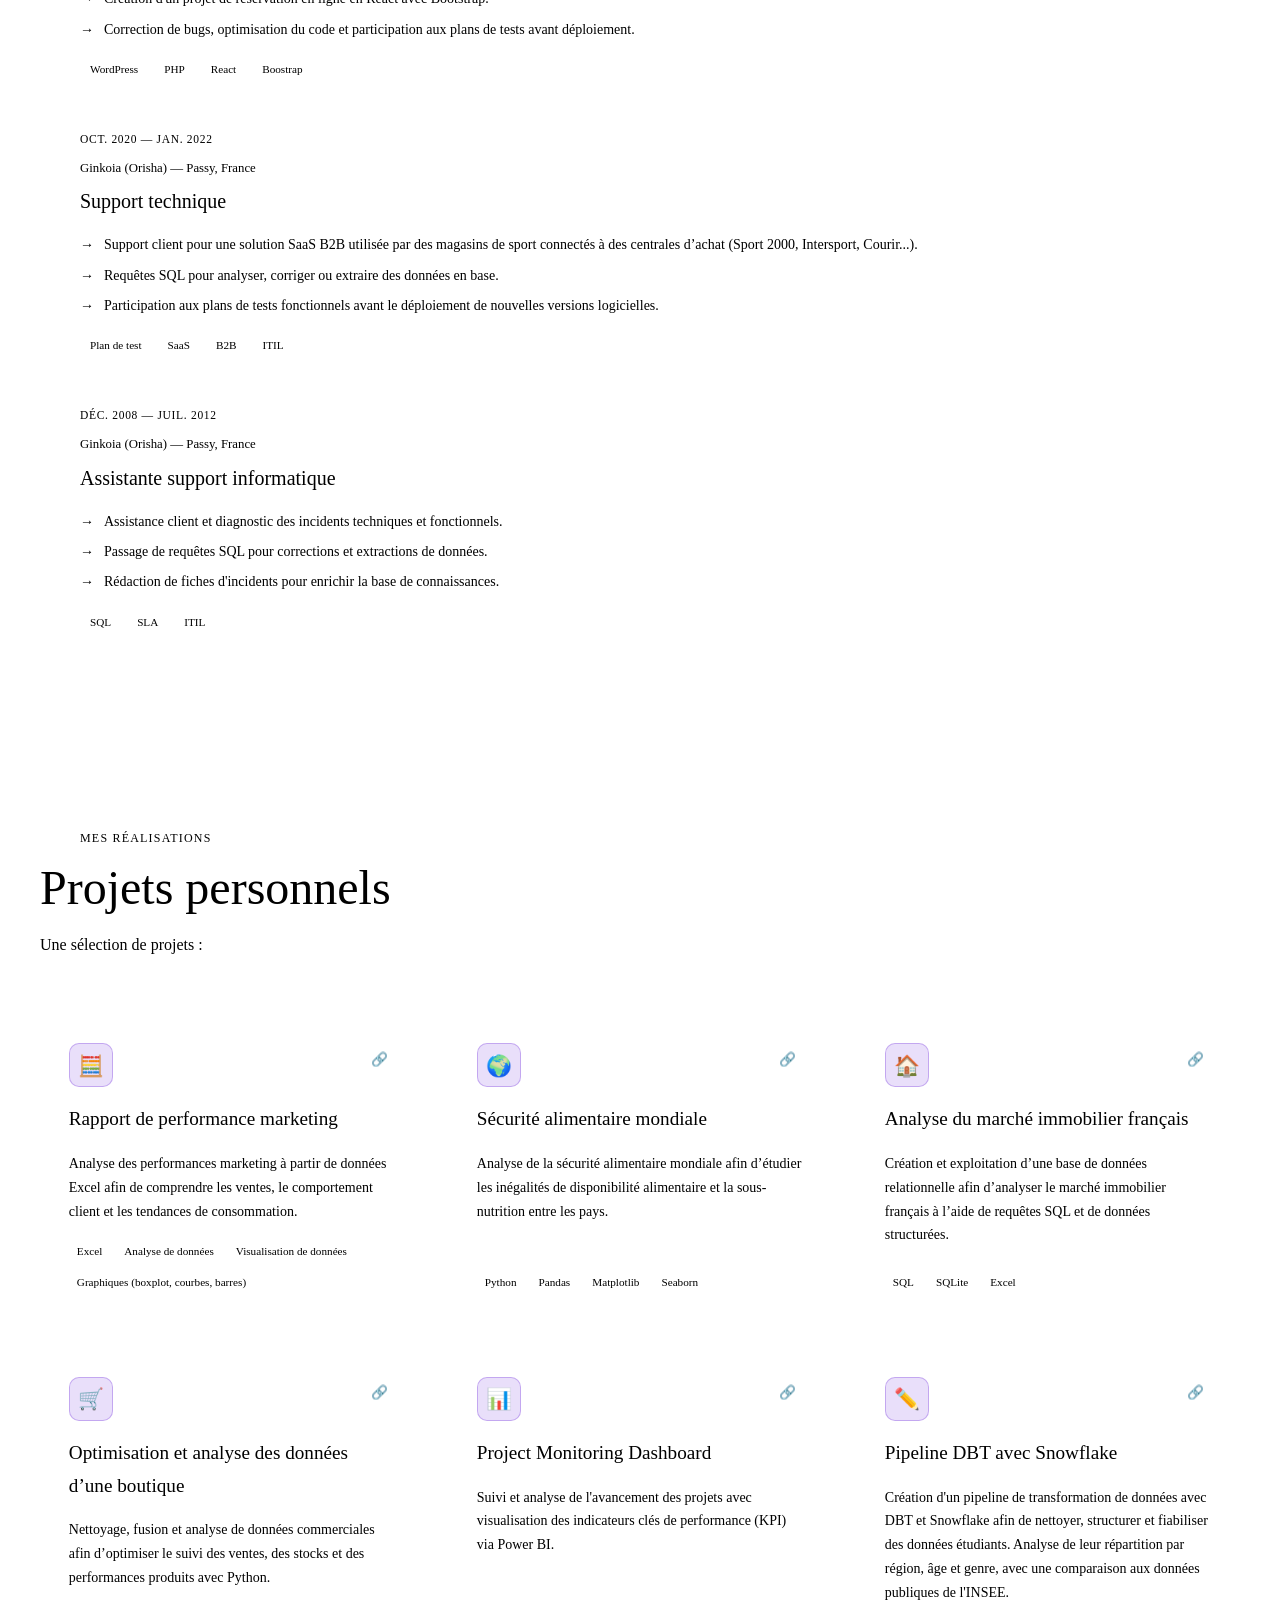
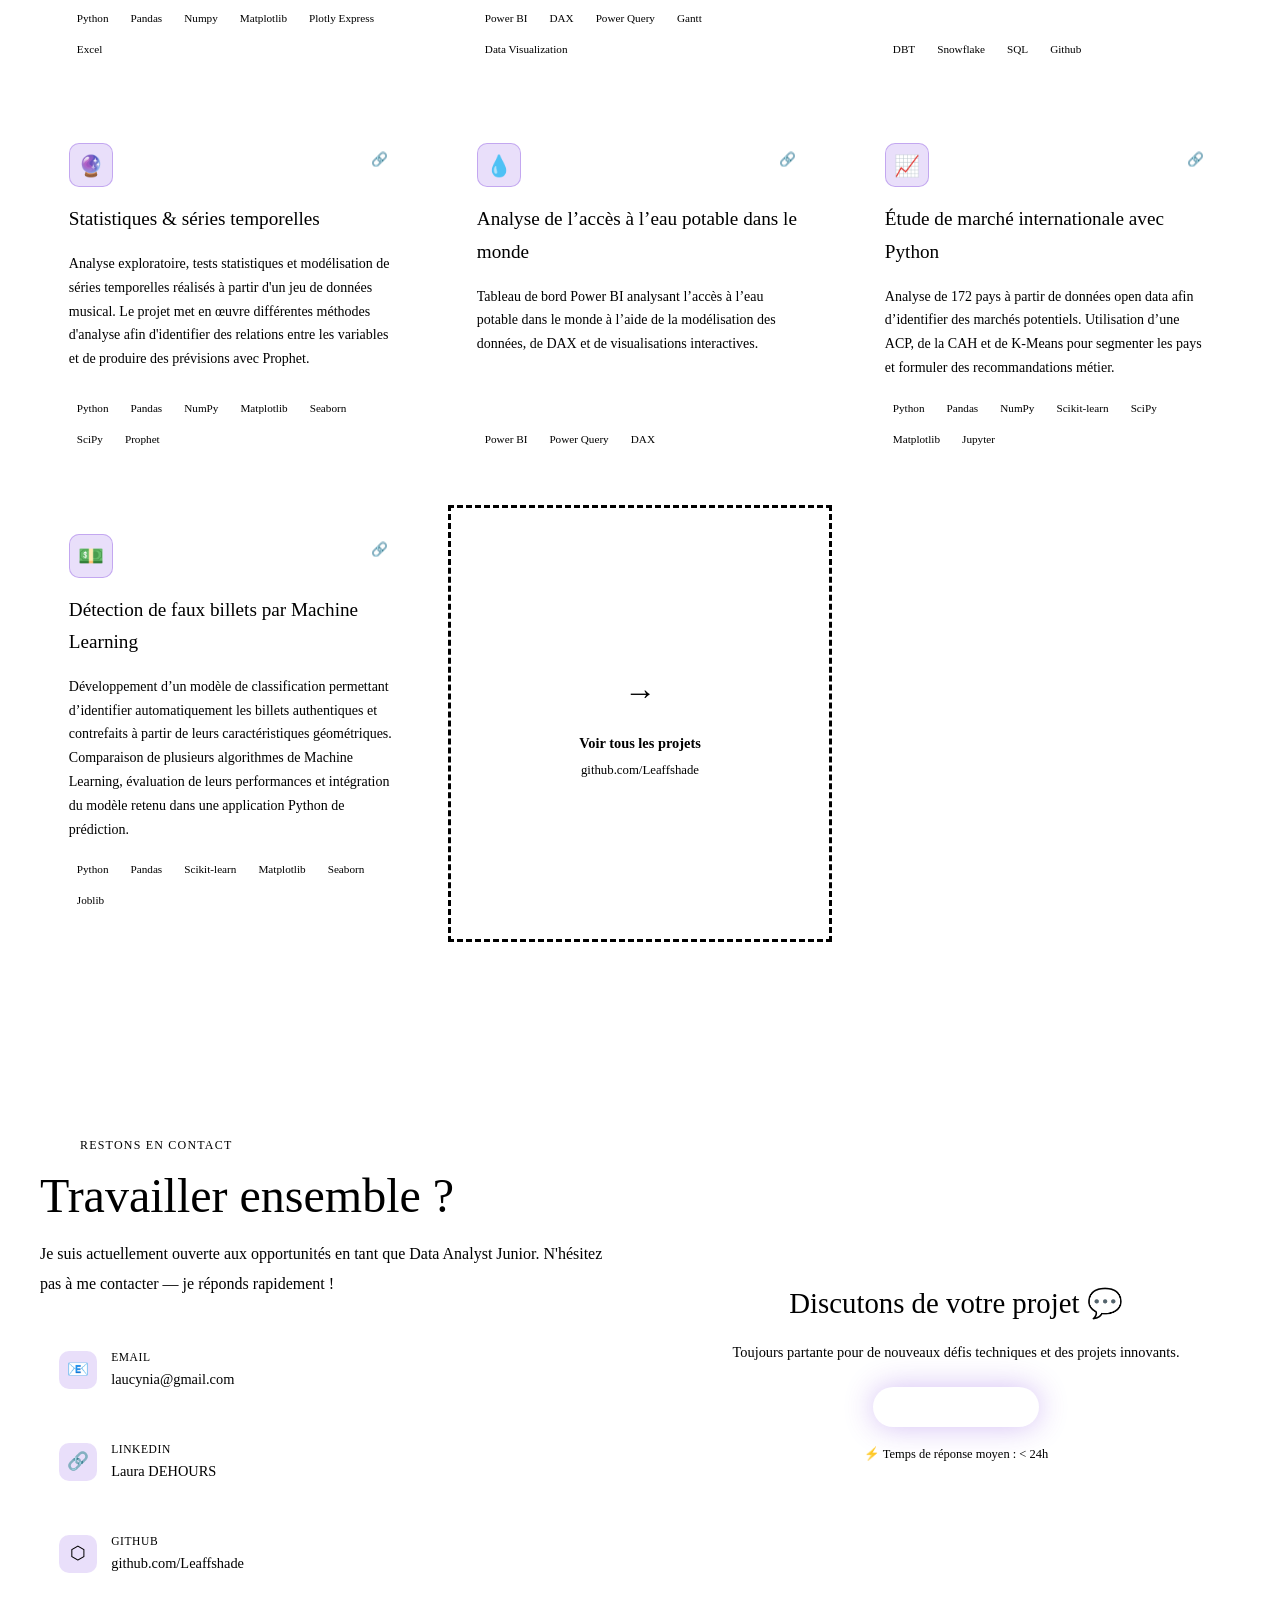
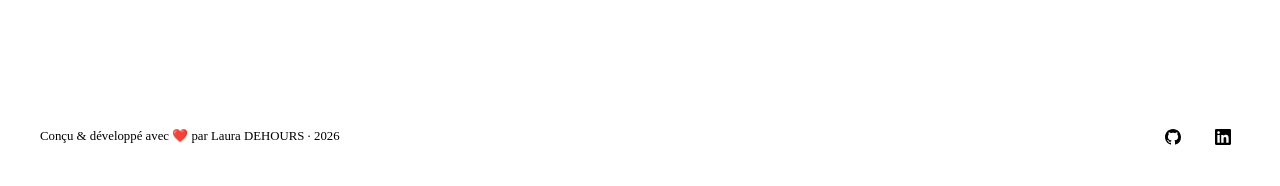
==== commit b6b606e4: "Update portfolio" ====
--- a/index.html
+++ b/index.html
@@ -1750,15 +1750,15 @@
             <li data-i18n="exp3_d2">Développement avec Python (Flask), HTML, CSS, JavaScript et le moteur de template
               Jinja.</li>
             <li data-i18n="exp3_d3">Gestion d'une base de données MySQL pour le stockage et l'accès aux données
-              fiscales.</li>-->
-          </ul>
+              fiscales.</li>
+          </ul>-->
           <!--<div class="timeline-tags">
             <span class="timeline-tag">Python</span>
             <span class="timeline-tag">Flask</span>
             <span class="timeline-tag">Jinja</span>
             <span class="timeline-tag">MySQL</span>
-          </div>-->
-        </div>
+          </div>
+        </div>-->
         <div class="timeline-item">
           <div class="timeline-dot"></div>
           <div class="timeline-period" data-i18n="exp4_period">Déc. 2008 — Juil. 2012</div>
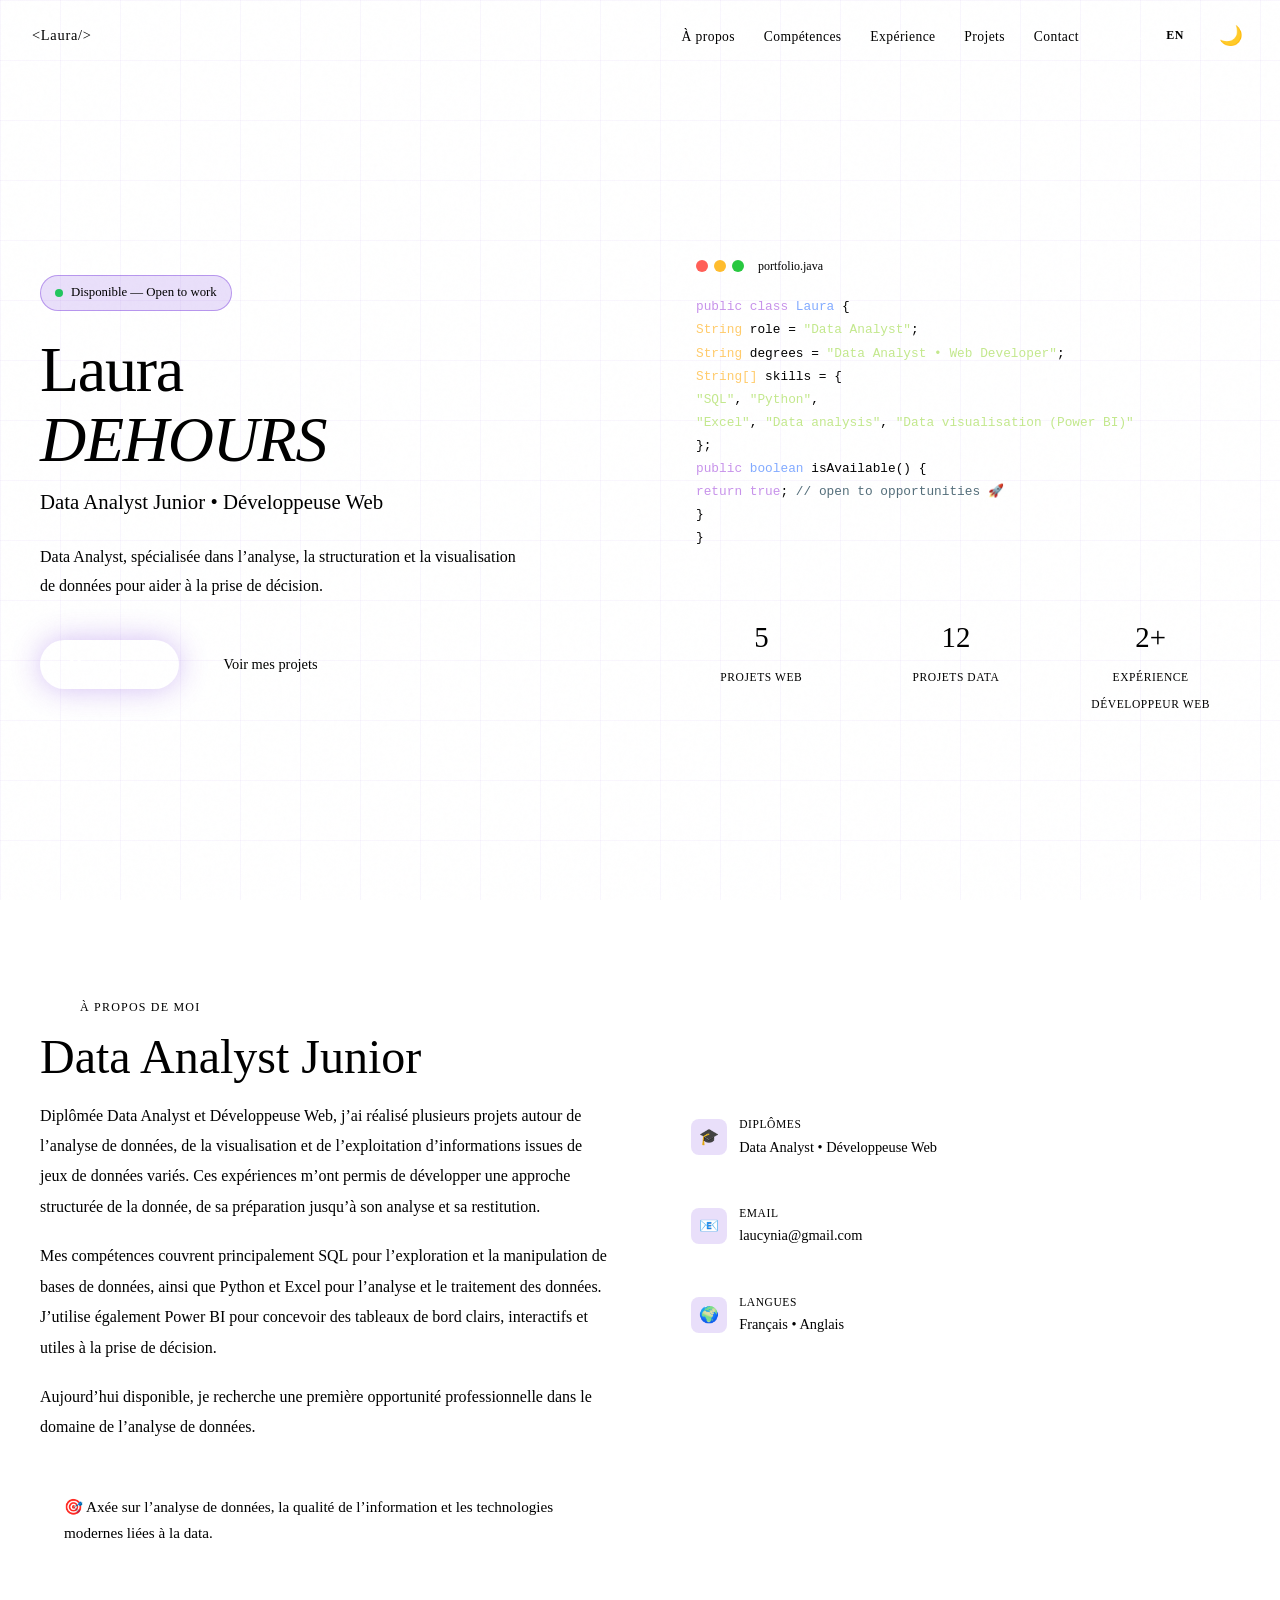
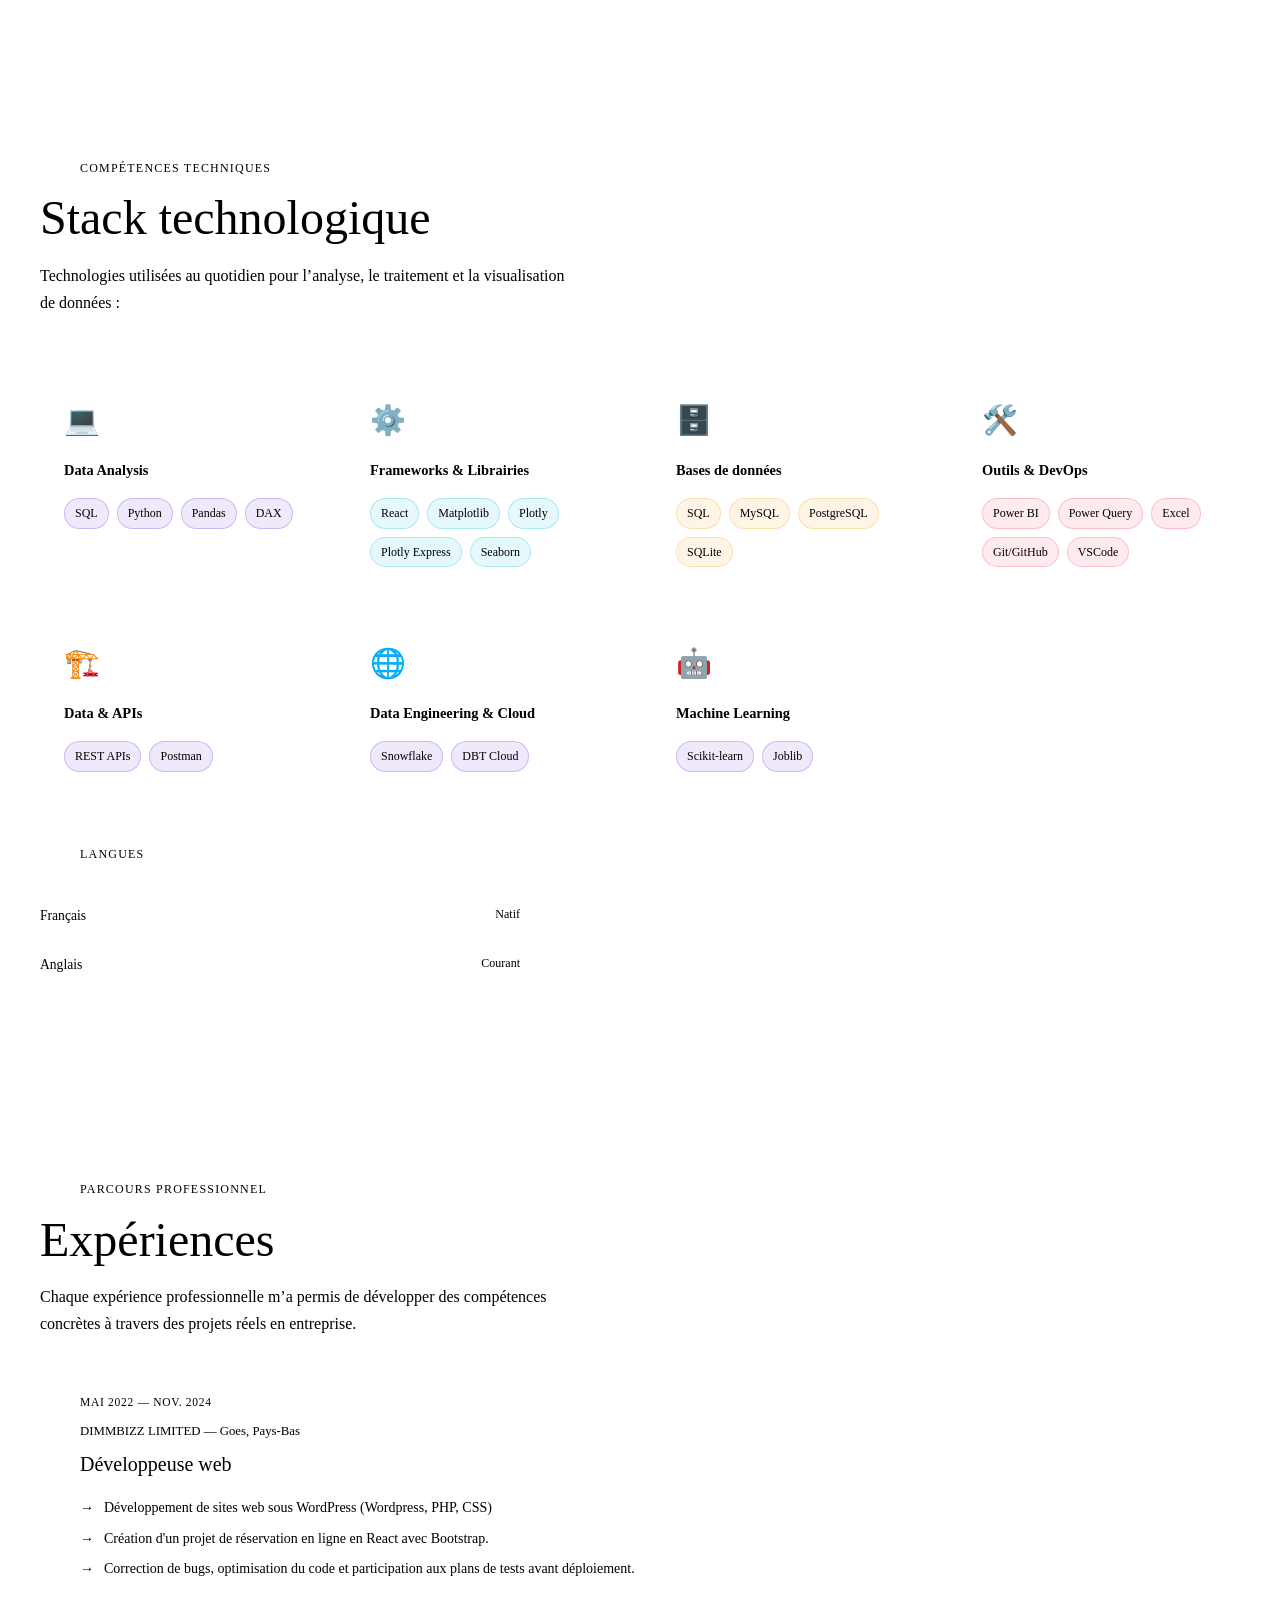
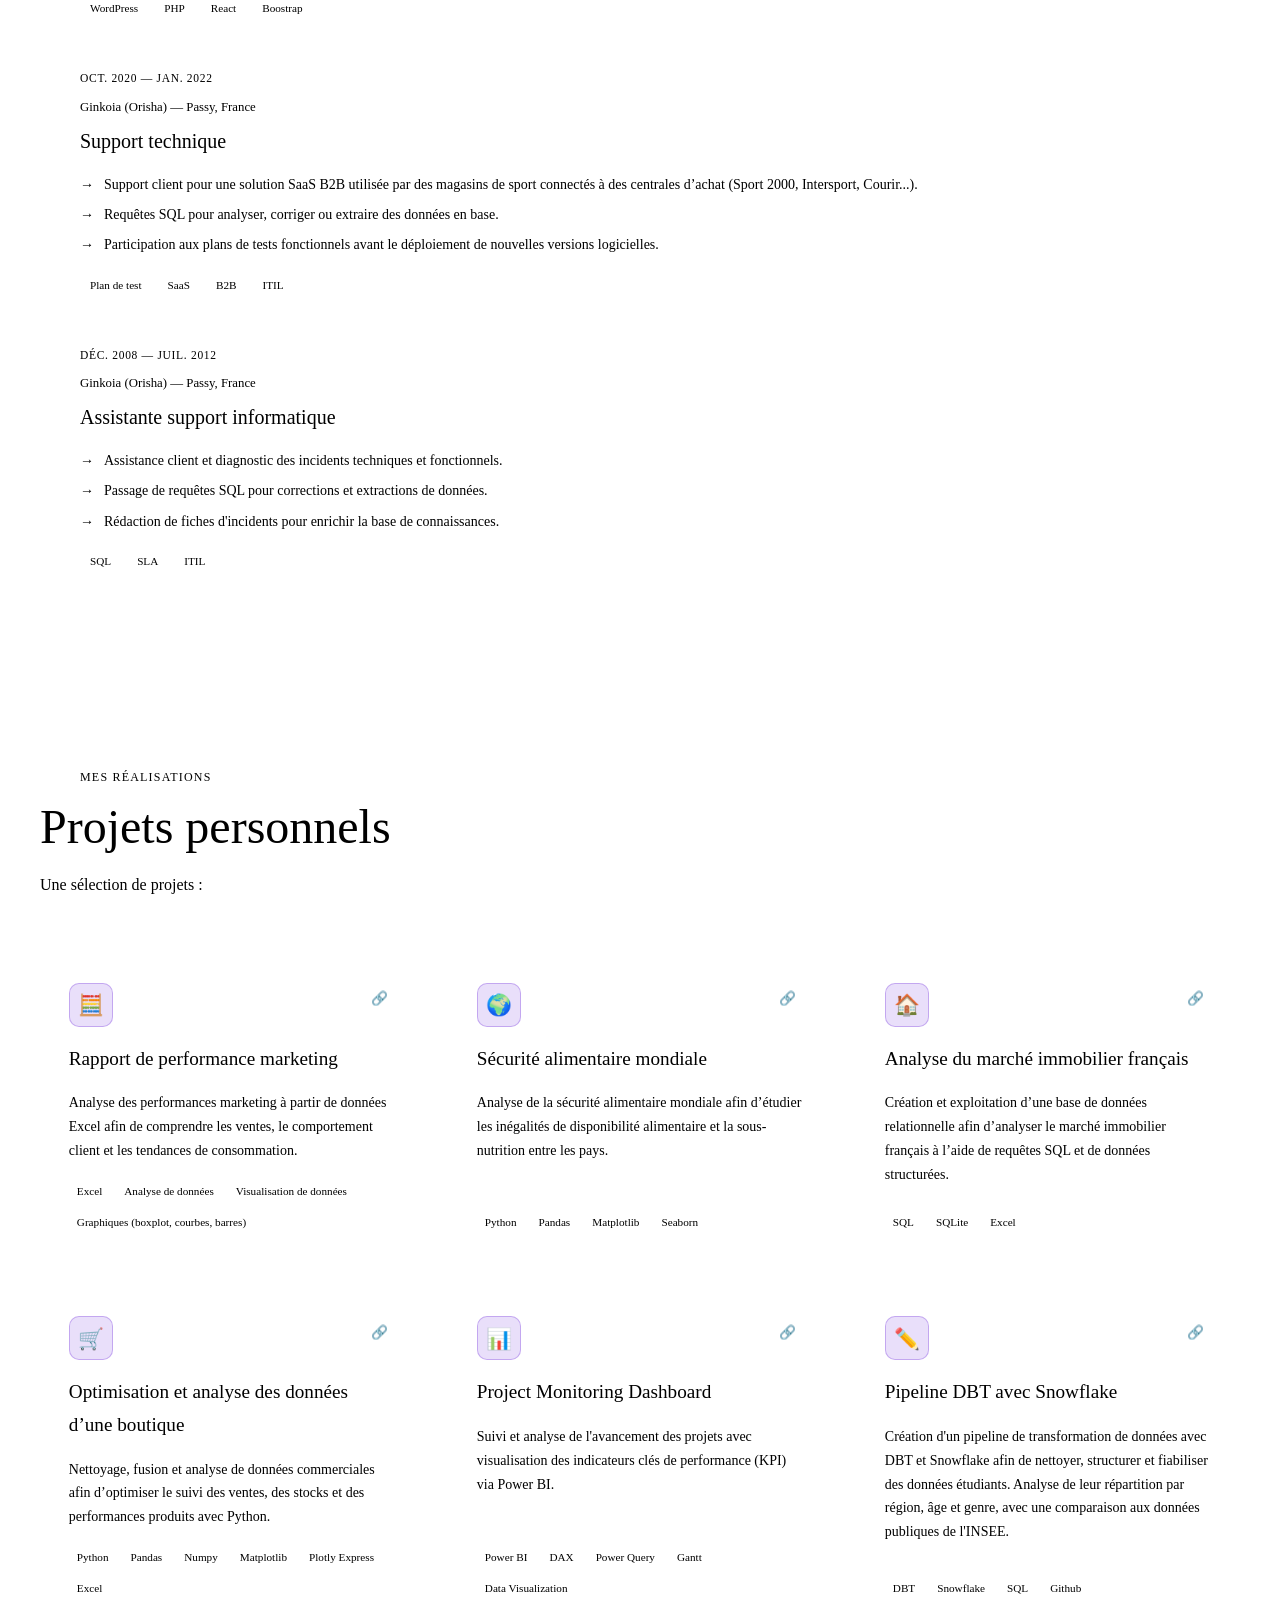
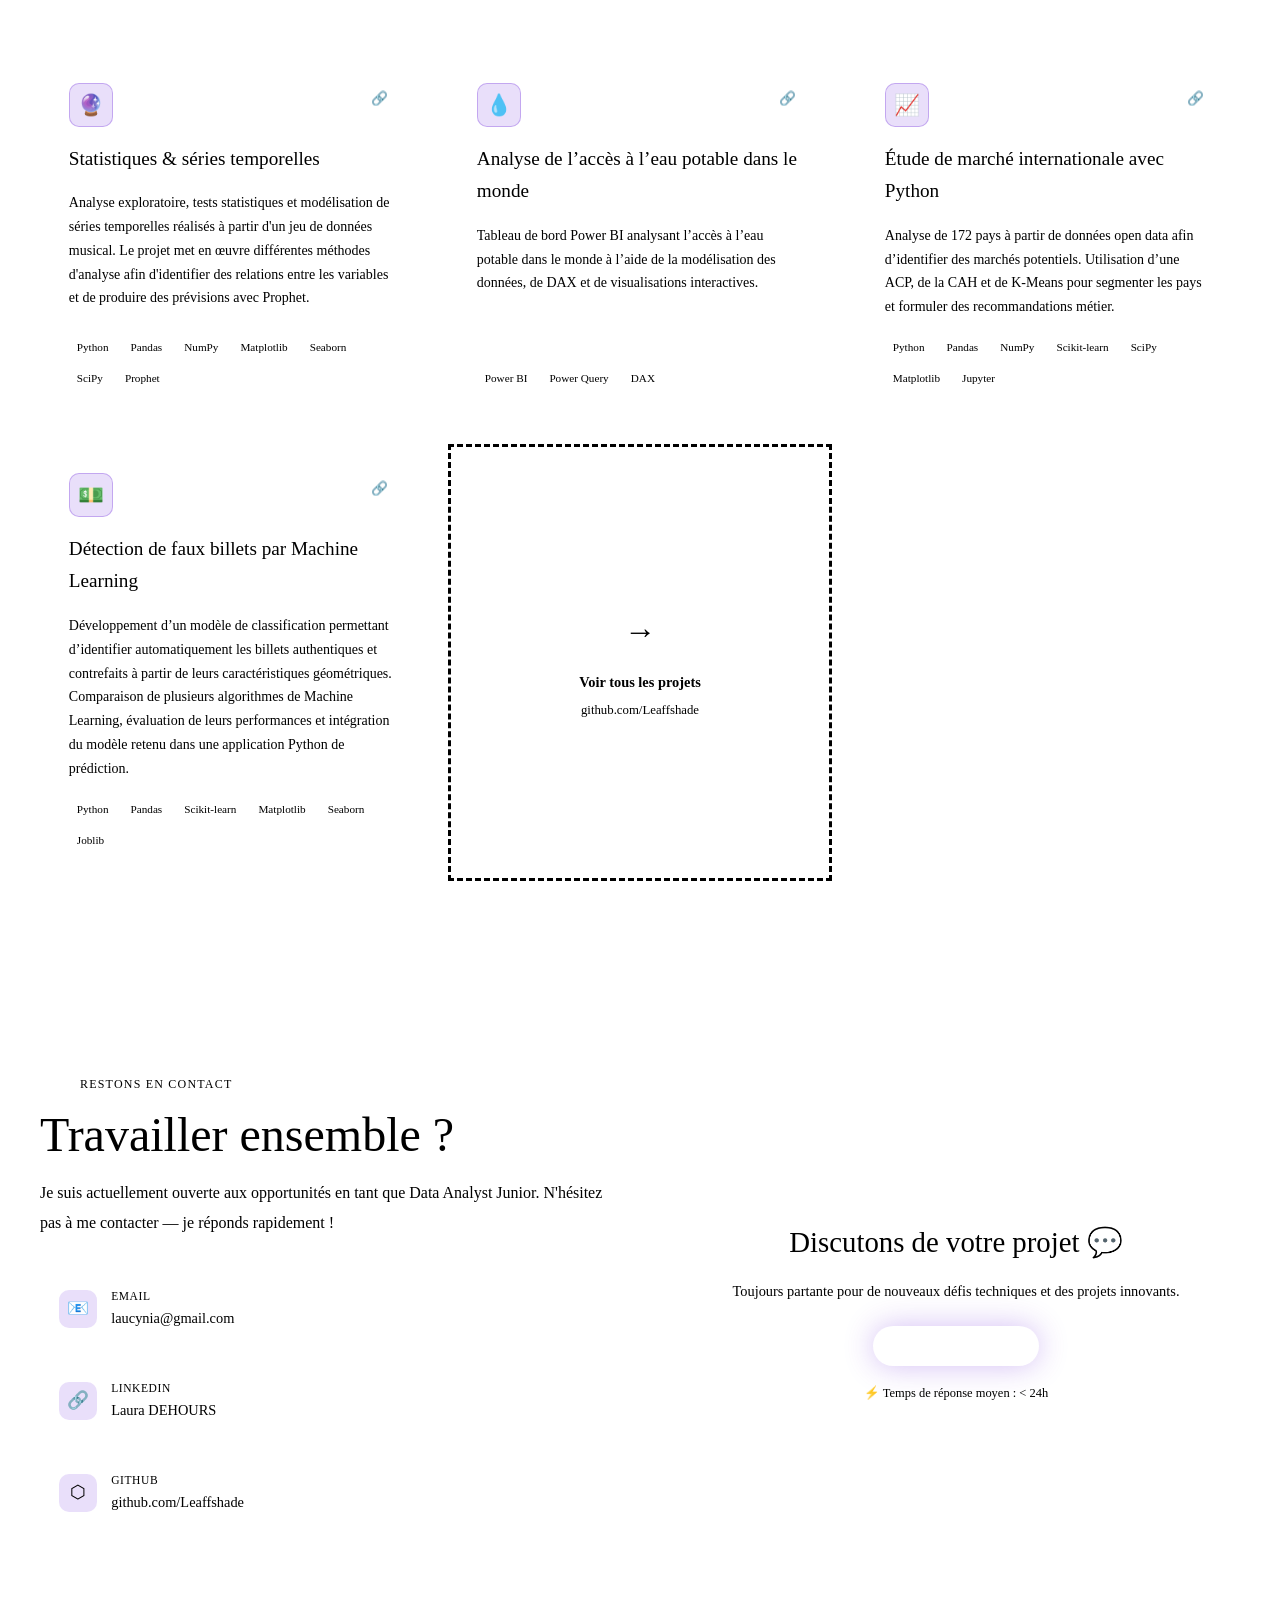
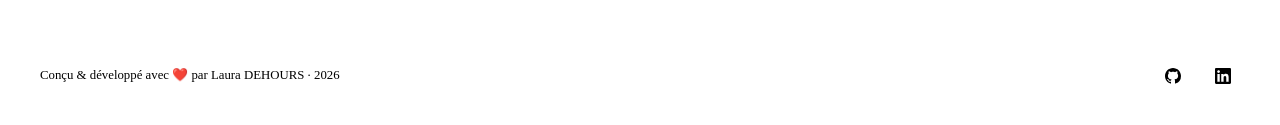
==== commit b9a6bcaa: "Update portfolio" ====
--- a/index.html
+++ b/index.html
@@ -1,16 +1,16 @@
-<!DOCTYPE html>
+<!doctype html>
 <html lang="fr" dir="ltr">
-
-<head>
-  <meta charset="UTF-8">
-  <meta name="viewport" content="width=device-width, initial-scale=1.0">
-  <title>Laura DEHOURS — Portfolio</title>
-  <link rel="preconnect" href="https://fonts.googleapis.com">
-  <link
-    href="https://fonts.googleapis.com/css2?family=DM+Serif+Display:ital@0;1&family=DM+Sans:wght@300;400;500;600&family=Space+Mono:wght@400;700&family=Tajawal:wght@300;400;500;700&display=swap"
-    rel="stylesheet">
-  <link rel="stylesheet" href="style.css">
-  <!--<style>
+  <head>
+    <meta charset="UTF-8" />
+    <meta name="viewport" content="width=device-width, initial-scale=1.0" />
+    <title>Laura DEHOURS — Portfolio</title>
+    <link rel="preconnect" href="https://fonts.googleapis.com" />
+    <link
+      href="https://fonts.googleapis.com/css2?family=DM+Serif+Display:ital@0;1&family=DM+Sans:wght@300;400;500;600&family=Space+Mono:wght@400;700&family=Tajawal:wght@300;400;500;700&display=swap"
+      rel="stylesheet"
+    />
+    <link rel="stylesheet" href="style.css" />
+    <!--<style>
     /* ====== VARIABLES (LIGHT MODE DEFAULT) ====== */
     :root {
       --bg: #f8fafc;
@@ -1410,138 +1410,211 @@
       }
     }
   </style>-->
-</head>
-
-<body>
-
-  <div class="orb orb-1"></div>
-  <div class="orb orb-2"></div>
-  <div class="orb orb-3"></div>
-  <div class="grid-lines"></div>
-
-  <nav id="navbar">
-    <div class="nav-logo"><span>&lt;</span>Laura<span>/&gt;</span></div>
-    <div class="nav-right">
-      <ul class="nav-links" id="navLinks">
-        <li><a href="#about" data-i18n="nav_about">À propos</a></li>
-        <li><a href="#skills" data-i18n="nav_skills">Compétences</a></li>
-        <li><a href="#experience" data-i18n="nav_experience">Expérience</a></li>
-        <li><a href="#projects" data-i18n="nav_projects">Projets</a></li>
-        <li><a href="#contact" data-i18n="nav_contact">Contact</a></li>
-      </ul>
-
-      <div class="controls-group">
-        <div class="lang-switcher">
-          <button class="lang-btn active" onclick="setLang('fr')">FR</button>
-          <!--<button class="lang-btn" onclick="setLang('ar')">ع</button>-->
-          <button class="lang-btn" onclick="setLang('en')">EN</button>
-        </div>
-        <button id="themeToggle" class="theme-btn" aria-label="Toggle Theme">🌙</button>
-        <button class="menu-toggle" id="menuToggle" aria-label="Menu">
-          <span></span><span></span><span></span>
-        </button>
-      </div>
-    </div>
-  </nav>
-
-  <section id="hero">
-    <div class="hero-container">
-      <div class="hero-content">
-        <div class="hero-badge" data-i18n="hero_badge">Disponible — Open to work</div>
-        <h1 class="hero-name">
-          Laura<br><em>DEHOURS</em>
-        </h1>
-        <p class="hero-title" data-i18n="hero_title"><strong>Data Analyst Junior</strong> · Développeuse Web</p>
-        <p class="hero-desc" data-i18n="hero_desc">Étudiante en Data Analyst, spécialisée dans l’analyse, la structuration et la visualisation de données 
-          pour aider à la prise de décision.</p>
-        <div class="hero-btns">
-          <a href="#contact" class="btn-primary" data-i18n="hero_cta_contact">Me contacter</a>
-          <a href="#projects" class="btn-secondary" data-i18n="hero_cta_projects">Voir mes projets</a>
+  </head>
+
+  <body>
+    <div class="orb orb-1"></div>
+    <div class="orb orb-2"></div>
+    <div class="orb orb-3"></div>
+    <div class="grid-lines"></div>
+
+    <nav id="navbar">
+      <div class="nav-logo"><span>&lt;</span>Laura<span>/&gt;</span></div>
+      <div class="nav-right">
+        <ul class="nav-links" id="navLinks">
+          <li><a href="#about" data-i18n="nav_about">À propos</a></li>
+          <li><a href="#skills" data-i18n="nav_skills">Compétences</a></li>
+          <li>
+            <a href="#experience" data-i18n="nav_experience">Expérience</a>
+          </li>
+          <li><a href="#projects" data-i18n="nav_projects">Projets</a></li>
+          <li><a href="#contact" data-i18n="nav_contact">Contact</a></li>
+        </ul>
+
+        <div class="controls-group">
+          <div class="lang-switcher">
+            <button class="lang-btn active" onclick="setLang('fr')">FR</button>
+            <!--<button class="lang-btn" onclick="setLang('ar')">ع</button>-->
+            <button class="lang-btn" onclick="setLang('en')">EN</button>
+          </div>
+          <button id="themeToggle" class="theme-btn" aria-label="Toggle Theme">
+            🌙
+          </button>
+          <button class="menu-toggle" id="menuToggle" aria-label="Menu">
+            <span></span><span></span><span></span>
+          </button>
         </div>
       </div>
-      <div class="hero-visual">
-        <div class="hero-code-card">
-          <div class="code-header">
-            <div class="code-dot red"></div>
-            <div class="code-dot yellow"></div>
-            <div class="code-dot green"></div>
-            <span class="code-filename">portfolio.java</span>
-          </div>
-          <code>
-          <span class="code-line"><span class="c-keyword">public class</span> <span class="c-fn">Laura</span> {</span>
-          <span class="code-line">  <span class="c-prop">String</span> role = <span class="c-str">"Data Analyst"</span>;</span>
-          <span class="code-line">  <span class="c-prop">String</span> training = <span class="c-str">"OpenClassRooms"</span>;</span>
-          <span class="code-line">  <span class="c-prop">String[]</span> skills = {</span>
-          <span class="code-line">    <span class="c-str">"SQL"</span>, <span class="c-str">"Python"</span>,</span>
-          <span class="code-line">    <span class="c-str">"Excel"</span>, <span class="c-str">"Data analysis"</span>, <span class="c-str">"Data visualisation (Power BI)"</span></span>
-          <span class="code-line">  };</span>
-          <span class="code-line"></span>
-          <span class="code-line">  <span class="c-keyword">public</span> <span class="c-fn">boolean</span> isAvailable() {</span>
-          <span class="code-line">    <span class="c-keyword">return true</span>; <span class="c-comment">// open to opportunities 🚀</span></span>
-          <span class="code-line">  }</span>
-          <span class="code-line">}</span>
-        </code>
+    </nav>
+
+    <section id="hero">
+      <div class="hero-container">
+        <div class="hero-content">
+          <div class="hero-badge" data-i18n="hero_badge">
+            Disponible — Open to work
+          </div>
+          <h1 class="hero-name">Laura<br /><em>DEHOURS</em></h1>
+          <p class="hero-title" data-i18n="info_degrees">
+            <strong>Data Analyst Junior</strong> • Développeuse Web
+          </p>
+          <p class="hero-desc" data-i18n="hero_desc">
+            <!--Étudiante en-->
+            Data Analyst, spécialisée dans l’analyse, la structuration et la
+            visualisation de données pour aider à la prise de décision.
+          </p>
+          <div class="hero-btns">
+            <a href="#contact" class="btn-primary" data-i18n="hero_cta_contact"
+              >Me contacter</a
+            >
+            <a
+              href="#projects"
+              class="btn-secondary"
+              data-i18n="hero_cta_projects"
+              >Voir mes projets</a
+            >
+          </div>
         </div>
-        <div class="hero-stats">
-          <div class="stat-card">
-            <span class="stat-num">5</span>
-            <span class="stat-label" data-i18n="stat_internships">Projets web</span>
-          </div>
-          <div class="stat-card">
-            <span class="stat-num">12</span>
-            <span class="stat-label" data-i18n="stat_repos">Projets data</span>
-          </div>
-          <div class="stat-card">
-            <span class="stat-num">2+</span>
-            <span class="stat-label" data-i18n="stat_techs">Expérience développeur web</span>
+        <div class="hero-visual">
+          <div class="hero-code-card">
+            <div class="code-header">
+              <div class="code-dot red"></div>
+              <div class="code-dot yellow"></div>
+              <div class="code-dot green"></div>
+              <span class="code-filename">portfolio.java</span>
+            </div>
+            <code>
+              <span class="code-line"
+                ><span class="c-keyword">public class</span>
+                <span class="c-fn">Laura</span> {</span
+              >
+              <span class="code-line">
+                <span class="c-prop">String</span> role =
+                <span class="c-str">"Data Analyst"</span>;</span
+              >
+              <span class="code-line">
+                <span class="c-prop">String</span> degrees =
+                <span class="c-str">"Data Analyst • Web Developer"</span>;</span
+              >
+              <span class="code-line">
+                <span class="c-prop">String[]</span> skills = {</span
+              >
+              <span class="code-line">
+                <span class="c-str">"SQL"</span>,
+                <span class="c-str">"Python"</span>,</span
+              >
+              <span class="code-line">
+                <span class="c-str">"Excel"</span>,
+                <span class="c-str">"Data analysis"</span>,
+                <span class="c-str">"Data visualisation (Power BI)"</span></span
+              >
+              <span class="code-line"> };</span>
+              <span class="code-line"></span>
+              <span class="code-line">
+                <span class="c-keyword">public</span>
+                <span class="c-fn">boolean</span> isAvailable() {</span
+              >
+              <span class="code-line">
+                <span class="c-keyword">return true</span>;
+                <span class="c-comment">// open to opportunities 🚀</span></span
+              >
+              <span class="code-line"> }</span>
+              <span class="code-line">}</span>
+            </code>
+          </div>
+          <div class="hero-stats">
+            <div class="stat-card">
+              <span class="stat-num">5</span>
+              <span class="stat-label" data-i18n="stat_internships"
+                >Projets web</span
+              >
+            </div>
+            <div class="stat-card">
+              <span class="stat-num">12</span>
+              <span class="stat-label" data-i18n="stat_repos"
+                >Projets data</span
+              >
+            </div>
+            <div class="stat-card">
+              <span class="stat-num">2+</span>
+              <span class="stat-label" data-i18n="stat_techs"
+                >Expérience développeur web</span
+              >
+            </div>
           </div>
         </div>
       </div>
-    </div>
-  </section>
-
-  <div class="divider"></div>
-
-  <section id="about">
-    <div class="section-inner">
-      <p class="section-label reveal" data-i18n="about_label">À propos de moi</p>
-      <h2 class="section-title reveal" data-i18n="about_title">Data Analyst Junior<br></h2>
-      <div class="about-grid reveal">
-        <div class="about-text">
-          <p data-i18n="about_p1">Je suis <strong>Laura DEHOURS</strong>, étudiante en Data Analyst avec OpenClassRooms. Depuis le début de mon parcours, j’ai eu l’opportunité 
-          de travailler sur des projets concrets autour de l’analyse de données, de la visualisation et de l’exploitation d’informations issues de jeux de données variés.
-          Ces expériences m’ont permis de développer une approche structurée de la donnée, allant de sa préparation à son interprétation.</p>
-          <p data-i18n="about_p2">Mes compétences couvrent principalement <strong>SQL</strong> pour la manipulation de bases de données, ainsi que <strong>Python</strong>
-          et <strong>Excel</strong> pour l’analyse et le traitement des données. J’utilise également des outils de data visualisation comme <strong>Power BI</strong> pour 
-          transformer les données en tableaux de bord clairs et exploitables.</p>
-          <p data-i18n="about_p3">Actuellement en formation, je développe progressivement mon expérience à travers des projets pratiques et de futures expériences professionnelles dans le domaine de l’analyse de données.</p>
-          <div class="about-highlight" data-i18n="about_highlight">
-            🎯 Axée sur l’analyse de données, la qualité de l’information et les technologies modernes liées à la data.
-          </div>
-        </div>
-        <div class="about-info">
-          <div class="info-item">
+    </section>
+
+    <div class="divider"></div>
+
+    <section id="about">
+      <div class="section-inner">
+        <p class="section-label reveal" data-i18n="about_label">
+          À propos de moi
+        </p>
+        <h2 class="section-title reveal" data-i18n="about_title">
+          Data Analyst Junior<br />
+        </h2>
+        <div class="about-grid reveal">
+          <div class="about-text">
+            <p data-i18n="about_p1">
+              Diplômée <strong>Data Analyst</strong> et
+              <strong>Développeuse Web</strong>, j’ai réalisé plusieurs projets
+              autour de l’analyse de données, de la visualisation et de
+              l’exploitation d’informations issues de jeux de données variés.
+              Ces expériences m’ont permis de développer une approche structurée
+              de la donnée, de sa préparation jusqu’à son analyse et sa
+              restitution.
+            </p>
+
+            <p data-i18n="about_p2">
+              Mes compétences couvrent principalement <strong>SQL</strong> pour
+              l’exploration et la manipulation de bases de données, ainsi que
+              <strong>Python</strong> et <strong>Excel</strong> pour l’analyse
+              et le traitement des données. J’utilise également
+              <strong>Power BI</strong> pour concevoir des tableaux de bord
+              clairs, interactifs et utiles à la prise de décision.
+            </p>
+
+            <p data-i18n="about_p3">
+              Aujourd’hui disponible, je recherche une première opportunité
+              professionnelle dans le domaine de
+              <strong>l’analyse de données</strong>.
+            </p>
+            <div class="about-highlight" data-i18n="about_highlight">
+              🎯 Axée sur l’analyse de données, la qualité de l’information et
+              les technologies modernes liées à la data.
+            </div>
+          </div>
+          <div class="about-info">
+            <!--<div class="info-item">
             <div class="info-icon">📚</div>
             <div class="info-content">
               <div class="info-label" data-i18n="info_edu_label">Formation</div>
               <div class="info-value" data-i18n="info_edu_val">Data Analyst</div>
             </div>
-          </div>
-          <div class="info-item">
-            <div class="info-icon">🎓</div>
-            <div class="info-content">
-              <div class="info-label" data-i18n="info_loc_label">Diplômes</div>
-              <div class="info-value" data-i18n="hero_role">Développeur Web</div>
-            </div>
-          </div>
-        <a href="mailto:laucynia@gmail.com" class="info-item">
-      <div class="info-icon">📧</div>
-        <div class="info-content">
-          <div class="info-label" data-i18n="info_email_label">Email</div>
-          <div class="info-value" data-i18n="cta_btn">laucynia@gmail.com</div>
-        </div>
-        </a>
-          <!--<div class="info-item">
+          </div>-->
+            <div class="info-item">
+              <div class="info-icon">🎓</div>
+              <div class="info-content">
+                <div class="info-label" data-i18n="info_degrees_label">
+                  Diplômes
+                </div>
+                <div class="info-value" data-i18n="info_degrees">
+                  Data Analyst • Développeuse Web
+                </div>
+              </div>
+            </div>
+            <a href="mailto:laucynia@gmail.com" class="info-item">
+              <div class="info-icon">📧</div>
+              <div class="info-content">
+                <div class="info-label" data-i18n="info_email_label">Email</div>
+                <div class="info-value" data-i18n="cta_btn">
+                  laucynia@gmail.com
+                </div>
+              </div>
+            </a>
+            <!--<div class="info-item">
             <div class="info-icon">📍</div>
             <div class="info-content">
               <div class="info-label" data-i18n="info_loc_label">Localisation</div>
@@ -1562,185 +1635,252 @@
               <div class="info-value">+212 6 59 33 37 60</div>
             </div>
           </div>-->
-          <div class="info-item">
-            <div class="info-icon">🌍</div>
-            <div class="info-content">
-              <div class="info-label" data-i18n="info_lang_label">Langues</div>
-              <div class="info-value" data-i18n="info_lang_val">Français · Anglais</div>
+            <div class="info-item">
+              <div class="info-icon">🌍</div>
+              <div class="info-content">
+                <div class="info-label" data-i18n="info_lang_label">
+                  Langues
+                </div>
+                <div class="info-value" data-i18n="info_lang_val">
+                  Français • Anglais
+                </div>
+              </div>
             </div>
           </div>
         </div>
       </div>
-    </div>
-  </section>
-
-  <div class="divider"></div>
-
-  <section id="skills">
-    <div class="section-inner">
-      <p class="section-label reveal" data-i18n="skills_label">Compétences techniques</p>
-      <h2 class="section-title reveal" data-i18n="skills_title">Stack technologique</h2>
-      <p class="section-subtitle reveal" data-i18n="skills_subtitle">Technologies utilisées au quotidien pour l’analyse, le traitement et la visualisation de données :</p>
-      <div class="skills-grid reveal">
-        <div class="skill-category">
-          <div class="skill-cat-icon">💻</div>
-          <div class="skill-cat-title" data-i18n="sk_lang">Data Analysis</div>
-          <div class="skill-tags">
-            <span class="skill-tag">SQL</span>
-            <span class="skill-tag">Python</span>
-            <span class="skill-tag">Pandas</span>
-            <span class="skill-tag">DAX</span>
+    </section>
+
+    <div class="divider"></div>
+
+    <section id="skills">
+      <div class="section-inner">
+        <p class="section-label reveal" data-i18n="skills_label">
+          Compétences techniques
+        </p>
+        <h2 class="section-title reveal" data-i18n="skills_title">
+          Stack technologique
+        </h2>
+        <p class="section-subtitle reveal" data-i18n="skills_subtitle">
+          Technologies utilisées au quotidien pour l’analyse, le traitement et
+          la visualisation de données :
+        </p>
+        <div class="skills-grid reveal">
+          <div class="skill-category">
+            <div class="skill-cat-icon">💻</div>
+            <div class="skill-cat-title" data-i18n="sk_lang">Data Analysis</div>
+            <div class="skill-tags">
+              <span class="skill-tag">SQL</span>
+              <span class="skill-tag">Python</span>
+              <span class="skill-tag">Pandas</span>
+              <span class="skill-tag">DAX</span>
+            </div>
+          </div>
+          <div class="skill-category">
+            <div class="skill-cat-icon">⚙️</div>
+            <div class="skill-cat-title" data-i18n="sk_fw">
+              Frameworks & Librairies
+            </div>
+            <div class="skill-tags">
+              <span class="skill-tag cyan">React</span>
+              <span class="skill-tag cyan">Matplotlib</span>
+              <span class="skill-tag cyan">Plotly</span>
+              <span class="skill-tag cyan">Plotly Express</span>
+              <span class="skill-tag cyan">Seaborn</span>
+            </div>
+          </div>
+          <div class="skill-category">
+            <div class="skill-cat-icon">🗄️</div>
+            <div class="skill-cat-title" data-i18n="sk_db">
+              Bases de données
+            </div>
+            <div class="skill-tags">
+              <span class="skill-tag gold">SQL</span>
+              <span class="skill-tag gold">MySQL</span>
+              <span class="skill-tag gold">PostgreSQL</span>
+              <span class="skill-tag gold">SQLite</span>
+            </div>
+          </div>
+          <div class="skill-category">
+            <div class="skill-cat-icon">🛠️</div>
+            <div class="skill-cat-title" data-i18n="sk_tools">
+              Outils & DevOps
+            </div>
+            <div class="skill-tags">
+              <span class="skill-tag rose">Power BI</span>
+              <span class="skill-tag rose">Power Query</span>
+              <span class="skill-tag rose">Excel</span>
+              <span class="skill-tag rose">Git/GitHub</span>
+              <span class="skill-tag rose">VSCode</span>
+            </div>
+          </div>
+          <div class="skill-category">
+            <div class="skill-cat-icon">🏗️</div>
+            <div class="skill-cat-title" data-i18n="sk_arch">Data & APIs</div>
+            <div class="skill-tags">
+              <span class="skill-tag">REST APIs</span>
+              <span class="skill-tag">Postman</span>
+            </div>
+          </div>
+          <div class="skill-category">
+            <div class="skill-cat-icon">🌐</div>
+            <div class="skill-cat-title" data-i18n="sk_arch">
+              Data Engineering & Cloud
+            </div>
+            <div class="skill-tags">
+              <span class="skill-tag">Snowflake</span>
+              <span class="skill-tag">DBT Cloud</span>
+            </div>
+          </div>
+          <div class="skill-category">
+            <div class="skill-cat-icon">🤖</div>
+            <div class="skill-cat-title" data-i18n="sk_arch">
+              Machine Learning
+            </div>
+            <div class="skill-tags">
+              <span class="skill-tag">Scikit-learn</span>
+              <span class="skill-tag">Joblib</span>
+            </div>
           </div>
         </div>
-        <div class="skill-category">
-          <div class="skill-cat-icon">⚙️</div>
-          <div class="skill-cat-title" data-i18n="sk_fw">Frameworks & Librairies</div>
-          <div class="skill-tags">
-            <span class="skill-tag cyan">React</span>
-            <span class="skill-tag cyan">Matplotlib</span>
-            <span class="skill-tag cyan">Plotly</span>
-            <span class="skill-tag cyan">Plotly Express</span>
-            <span class="skill-tag cyan">Seaborn</span>
-          </div>
-        </div>
-        <div class="skill-category">
-          <div class="skill-cat-icon">🗄️</div>
-          <div class="skill-cat-title" data-i18n="sk_db">Bases de données</div>
-          <div class="skill-tags">
-            <span class="skill-tag gold">SQL</span>
-            <span class="skill-tag gold">MySQL</span>
-            <span class="skill-tag gold">PostgreSQL</span>
-            <span class="skill-tag gold">SQLite</span>
-          </div>
-        </div>
-        <div class="skill-category">
-          <div class="skill-cat-icon">🛠️</div>
-          <div class="skill-cat-title" data-i18n="sk_tools">Outils & DevOps</div>
-          <div class="skill-tags">
-            <span class="skill-tag rose">Power BI</span>
-            <span class="skill-tag rose">Power Query</span>
-            <span class="skill-tag rose">Excel</span>
-            <span class="skill-tag rose">Git/GitHub</span>
-            <span class="skill-tag rose">VSCode</span>
-          </div>
-        </div>
-        <div class="skill-category">
-          <div class="skill-cat-icon">🏗️</div>
-          <div class="skill-cat-title" data-i18n="sk_arch">Data & APIs</div>
-          <div class="skill-tags">
-            <span class="skill-tag">REST APIs</span>
-            <span class="skill-tag">Postman</span>
-          </div>
-        </div>
-        <div class="skill-category">
-          <div class="skill-cat-icon">🌐</div>
-          <div class="skill-cat-title" data-i18n="sk_arch">Data Engineering & Cloud</div>
-          <div class="skill-tags">
-            <span class="skill-tag">Snowflake</span>
-            <span class="skill-tag">DBT Cloud</span>
-          </div>
-        </div>
-       <div class="skill-category">
-          <div class="skill-cat-icon">🤖</div>
-          <div class="skill-cat-title" data-i18n="sk_arch">Machine Learning</div>
-          <div class="skill-tags">
-            <span class="skill-tag">Scikit-learn</span>
-            <span class="skill-tag">Joblib</span>
-          </div>
-        </div>
-      </div>
         <!--<div class="skill-category">
           <div class="skill-cat-icon">📚</div>
           <div class="skill-cat-title" data-i18n="sk_learn">En apprentissage</div>
           <div class="skill-tags">-->
-            <!--<span class="skill-tag cyan"></span>-->
-            <!--<span class="skill-tag cyan">DBT</span>
+        <!--<span class="skill-tag cyan"></span>-->
+        <!--<span class="skill-tag cyan">DBT</span>
             <span class="skill-tag cyan">Snowflake</span>
           </div>
         </div>-->
 
-      <div class="lang-skills reveal" style="margin-top: 3rem; max-width: 480px;">
-        <p class="section-label" style="margin-bottom:1.5rem" data-i18n="sk_lang_human">Langues</p>
-        <div class="lang-item">
-          <div class="lang-header"><span class="lang-name" data-i18n="lang_fr">Français</span><span
-              class="lang-level" data-i18n="native">Natif</span></div>
-          <div class="lang-bar">
-            <div class="lang-bar-fill" data-width="1.0"></div>
-          </div>
-        </div>
-        <div class="lang-item">
-          <div class="lang-header"><span class="lang-name" data-i18n="lang_en">Anglais</span><span
-              class="lang-level" data-i18n="fluent">Courant</span></div>
-          <div class="lang-bar">
-            <div class="lang-bar-fill" data-width="0.9"></div>
-          </div>
-        </div>
-        <!--<div class="lang-item">
+        <div
+          class="lang-skills reveal"
+          style="margin-top: 3rem; max-width: 480px"
+        >
+          <p
+            class="section-label"
+            style="margin-bottom: 1.5rem"
+            data-i18n="sk_lang_human"
+          >
+            Langues
+          </p>
+          <div class="lang-item">
+            <div class="lang-header">
+              <span class="lang-name" data-i18n="lang_fr">Français</span
+              ><span class="lang-level" data-i18n="native">Natif</span>
+            </div>
+            <div class="lang-bar">
+              <div class="lang-bar-fill" data-width="1.0"></div>
+            </div>
+          </div>
+          <div class="lang-item">
+            <div class="lang-header">
+              <span class="lang-name" data-i18n="lang_en">Anglais</span
+              ><span class="lang-level" data-i18n="fluent">Courant</span>
+            </div>
+            <div class="lang-bar">
+              <div class="lang-bar-fill" data-width="0.9"></div>
+            </div>
+          </div>
+          <!--<div class="lang-item">
           <div class="lang-header"><span class="lang-name" data-i18n="lang_en">Anglais</span><span
               class="lang-level">C1</span></div>
           <div class="lang-bar">
             <div class="lang-bar-fill" data-width="0.9"></div>
           </div>
         </div>-->
-        <!--<div class="lang-item">
+          <!--<div class="lang-item">
           <div class="lang-header"><span class="lang-name" data-i18n="lang_it">Italien</span><span
               class="lang-level">A2</span></div>
           <div class="lang-bar">
             <div class="lang-bar-fill" data-width="0.3"></div>
           </div>
         </div>-->
+        </div>
       </div>
-    </div>
-  </section>
-
-  <div class="divider"></div>
-
-  <section id="experience">
-    <div class="section-inner">
-      <p class="section-label reveal" data-i18n="exp_label">Parcours professionnel</p>
-      <h2 class="section-title reveal" data-i18n="exp_title">Expériences</h2>
-      <p class="section-subtitle reveal" data-i18n="exp_subtitle">Chaque expérience professionnelle m’a permis de développer des compétences concrètes 
-        à travers des projets réels en entreprise.</p>
-      <div class="timeline reveal">
-        <div class="timeline-item">
-          <!--<div class="timeline-dot current"></div> NO REMOVE IT, GREEN DOT FOR ACTUAL JOB -->
-          <div class="timeline-dot"></div>
-          <div class="timeline-period" data-i18n="exp1_period">Mai 2022 — Nov. 2024</div>
-          <div class="timeline-company" data-i18n="exp1_company">DIMMBIZZ LIMITED — Goes, Pays-Bas</div>
-          <div class="timeline-role" data-i18n="exp1_role">Développeuse web</div>
-          <ul class="timeline-desc">
-            <li data-i18n="exp1_d1">Développement de sites web sous WordPress (Wordpress, PHP, CSS)</li>
-            <li data-i18n="exp1_d2">Création d'un projet de réservation en ligne en React avec Bootstrap.</li>
-            <li data-i18n="exp1_d3">Correction de bugs, optimisation du code et participation aux plans 
-       de tests avant déploiement.</li>
-          </ul>
-          <div class="timeline-tags">
-            <span class="timeline-tag">WordPress</span>
-            <span class="timeline-tag">PHP</span>
-            <span class="timeline-tag">React</span>
-            <span class="timeline-tag">Boostrap</span>
-          </div>
-        </div>
-        <div class="timeline-item">
-          <div class="timeline-dot"></div>
-          <div class="timeline-period" data-i18n="exp2_period">Oct. 2020 — Jan. 2022</div>
-          <div class="timeline-company" data-i18n="exp2_company">Ginkoia (Orisha) — Passy, France</div>
-          <div class="timeline-role" data-i18n="exp2_role">Support technique</div>
-          <ul class="timeline-desc">
-            <li data-i18n="exp2_d1">Support client pour une solution SaaS B2B utilisée par des magasins de
-sport connectés à des centrales d’achat (Sport 2000, Intersport, Courir...).</li>
-            <li data-i18n="exp2_d2">Requêtes SQL pour analyser, corriger ou extraire des données en base.</li>
-            <li data-i18n="exp2_d3">Participation aux plans de tests fonctionnels avant le déploiement 
-       de nouvelles versions logicielles.</li>
-          </ul>
-          <div class="timeline-tags">
-            <span class="timeline-tag" data-i18n="timeline_tag_testplan">Plan de test</span>
-            <span class="timeline-tag">SaaS</span>
-            <span class="timeline-tag">B2B</span>
-            <span class="timeline-tag">ITIL</span>
-          </div>
-        </div>
-        <!--<div class="timeline-item">
+    </section>
+
+    <div class="divider"></div>
+
+    <section id="experience">
+      <div class="section-inner">
+        <p class="section-label reveal" data-i18n="exp_label">
+          Parcours professionnel
+        </p>
+        <h2 class="section-title reveal" data-i18n="exp_title">Expériences</h2>
+        <p class="section-subtitle reveal" data-i18n="exp_subtitle">
+          Chaque expérience professionnelle m’a permis de développer des
+          compétences concrètes à travers des projets réels en entreprise.
+        </p>
+        <div class="timeline reveal">
+          <div class="timeline-item">
+            <!--<div class="timeline-dot current"></div> NO REMOVE IT, GREEN DOT FOR ACTUAL JOB -->
+            <div class="timeline-dot"></div>
+            <div class="timeline-period" data-i18n="exp1_period">
+              Mai 2022 — Nov. 2024
+            </div>
+            <div class="timeline-company" data-i18n="exp1_company">
+              DIMMBIZZ LIMITED — Goes, Pays-Bas
+            </div>
+            <div class="timeline-role" data-i18n="exp1_role">
+              Développeuse web
+            </div>
+            <ul class="timeline-desc">
+              <li data-i18n="exp1_d1">
+                Développement de sites web sous WordPress (Wordpress, PHP, CSS)
+              </li>
+              <li data-i18n="exp1_d2">
+                Création d'un projet de réservation en ligne en React avec
+                Bootstrap.
+              </li>
+              <li data-i18n="exp1_d3">
+                Correction de bugs, optimisation du code et participation aux
+                plans de tests avant déploiement.
+              </li>
+            </ul>
+            <div class="timeline-tags">
+              <span class="timeline-tag">WordPress</span>
+              <span class="timeline-tag">PHP</span>
+              <span class="timeline-tag">React</span>
+              <span class="timeline-tag">Boostrap</span>
+            </div>
+          </div>
+          <div class="timeline-item">
+            <div class="timeline-dot"></div>
+            <div class="timeline-period" data-i18n="exp2_period">
+              Oct. 2020 — Jan. 2022
+            </div>
+            <div class="timeline-company" data-i18n="exp2_company">
+              Ginkoia (Orisha) — Passy, France
+            </div>
+            <div class="timeline-role" data-i18n="exp2_role">
+              Support technique
+            </div>
+            <ul class="timeline-desc">
+              <li data-i18n="exp2_d1">
+                Support client pour une solution SaaS B2B utilisée par des
+                magasins de sport connectés à des centrales d’achat (Sport 2000,
+                Intersport, Courir...).
+              </li>
+              <li data-i18n="exp2_d2">
+                Requêtes SQL pour analyser, corriger ou extraire des données en
+                base.
+              </li>
+              <li data-i18n="exp2_d3">
+                Participation aux plans de tests fonctionnels avant le
+                déploiement de nouvelles versions logicielles.
+              </li>
+            </ul>
+            <div class="timeline-tags">
+              <span class="timeline-tag" data-i18n="timeline_tag_testplan"
+                >Plan de test</span
+              >
+              <span class="timeline-tag">SaaS</span>
+              <span class="timeline-tag">B2B</span>
+              <span class="timeline-tag">ITIL</span>
+            </div>
+          </div>
+          <!--<div class="timeline-item">
           <div class="timeline-dot"></div>
           <div class="timeline-period" data-i18n="exp3_period">Juin 2016 — Août 2016</div>
           <div class="timeline-company" data-i18n="exp3_company">United Arab Emirates, France</div>
@@ -1759,220 +1899,360 @@
             <span class="timeline-tag">MySQL</span>
           </div>
         </div>-->
-        <div class="timeline-item">
-          <div class="timeline-dot"></div>
-          <div class="timeline-period" data-i18n="exp4_period">Déc. 2008 — Juil. 2012</div>
-          <div class="timeline-company" data-i18n="exp4_company">Ginkoia (Orisha) — Passy, France</div>
-          <div class="timeline-role" data-i18n="exp4_role">Assistante support informatique</div>
-          <ul class="timeline-desc">
-            <li data-i18n="exp4_d1">Assistance client et diagnostic des incidents techniques et fonctionnels.</li>
-            <li data-i18n="exp4_d2">Passage de requêtes SQL pour corrections et extractions de données.</li>
-            <li data-i18n="exp4_d3">Rédaction de fiches d'incidents pour enrichir la base de connaissances.</li>
-          </ul>
-          <div class="timeline-tags">
-            <span class="timeline-tag">SQL</span>
-            <span class="timeline-tag">SLA</span>
-            <span class="timeline-tag">ITIL</span>
+          <div class="timeline-item">
+            <div class="timeline-dot"></div>
+            <div class="timeline-period" data-i18n="exp4_period">
+              Déc. 2008 — Juil. 2012
+            </div>
+            <div class="timeline-company" data-i18n="exp4_company">
+              Ginkoia (Orisha) — Passy, France
+            </div>
+            <div class="timeline-role" data-i18n="exp4_role">
+              Assistante support informatique
+            </div>
+            <ul class="timeline-desc">
+              <li data-i18n="exp4_d1">
+                Assistance client et diagnostic des incidents techniques et
+                fonctionnels.
+              </li>
+              <li data-i18n="exp4_d2">
+                Passage de requêtes SQL pour corrections et extractions de
+                données.
+              </li>
+              <li data-i18n="exp4_d3">
+                Rédaction de fiches d'incidents pour enrichir la base de
+                connaissances.
+              </li>
+            </ul>
+            <div class="timeline-tags">
+              <span class="timeline-tag">SQL</span>
+              <span class="timeline-tag">SLA</span>
+              <span class="timeline-tag">ITIL</span>
+            </div>
           </div>
         </div>
       </div>
-    </div>
-  </section>
-
-  <div class="divider"></div>
-
-  <section id="projects">
-    <div class="section-inner">
-      <p class="section-label reveal" data-i18n="proj_label">Mes réalisations</p>
-      <h2 class="section-title reveal" data-i18n="proj_title">Projets personnels</h2>
-      <p class="section-subtitle reveal" data-i18n="proj_subtitle">Une sélection de projets :</p>
-      <div class="projects-grid reveal">
-
-        <div class="project-card" onmousemove="cardGlow(event,this)">
-          <div class="project-header">
-            <div class="project-icon">🧮</div>
-            <div class="project-links">
-              <a href="https://github.com/Leaffshade/marketing-report-analysis" target="_blank" class="project-link"
-                title="GitHub"><!--⬡-->🔗</a>
-            </div>
-          </div>
-          <div class="project-name" data-i18n="p1_name">Rapport de performance marketing</div>
-          <div class="project-desc" data-i18n="p1_desc">Analyse des performances marketing à partir de données Excel afin de comprendre les ventes, le comportement client et les tendances de consommation.</div>
-          <div class="project-stack">
-            <span class="project-tech">Excel</span>
-            <span class="project-tech" data-i18n="skills_tools1">Analyse de données</span>
-            <span class="project-tech" data-i18n="skills_tools2">Visualisation de données</span>
-            <span class="project-tech" data-i18n="skills_tools3">Graphiques (boxplot, courbes, barres)</span>
-          </div>
-        </div>
-
-        <div class="project-card" onmousemove="cardGlow(event,this)">
-          <div class="project-header">
-            <div class="project-icon">🌍</div>
-            <div class="project-links">
-              <a href="https://github.com/Leaffshade/world-food-security-analysis" target="_blank" class="project-link"
-                title="GitHub"><!--⬡-->🔗</a>
-            </div>
-          </div>
-          <div class="project-name" data-i18n="p2_name">Sécurité alimentaire mondiale</div>
-          <div class="project-desc" data-i18n="p2_desc">Analyse de la sécurité alimentaire mondiale afin d’étudier les inégalités de disponibilité alimentaire et la sous-nutrition entre les pays.</div>
-          <div class="project-stack">
-            <span class="project-tech">Python</span>
-            <span class="project-tech">Pandas</span>
-            <span class="project-tech">Matplotlib</span>
-            <span class="project-tech">Seaborn</span>
-          </div>
-        </div>
-
-        <div class="project-card" onmousemove="cardGlow(event,this)">
-          <div class="project-header">
-            <div class="project-icon">🏠</div>
-            <div class="project-links">
-              <a href="https://github.com/Leaffshade/french-real-estate-analysis" target="_blank" class="project-link" title="GitHub"><!--⬡-->🔗</a>
-            </div>
-          </div>
-          <div class="project-name" data-i18n="p3_name">Analyse du marché immobilier français</div>
-          <div class="project-desc" data-i18n="p3_desc">Création et exploitation d’une base de données relationnelle afin d’analyser 
-            le marché immobilier français à l’aide de requêtes SQL et de données structurées.</div>
-          <div class="project-stack">
-            <span class="project-tech">SQL</span>
-            <span class="project-tech">SQLite</span>
-            <span class="project-tech">Excel</span>
-          </div>
-        </div>
-
-        <div class="project-card" onmousemove="cardGlow(event,this)">
-          <div class="project-header">
-            <div class="project-icon">🛒</div>
-            <div class="project-links">
-              <a href="https://github.com/Leaffshade/retail-data-optimization-analysis" target="_blank" class="project-link" title="GitHub"><!--⬡-->🔗</a>
-            </div>
-          </div>
-          <div class="project-name" data-i18n="p4_name">Optimisation et analyse des données d’une boutique</div>
-          <div class="project-desc" data-i18n="p4_desc">Nettoyage, fusion et analyse de données commerciales afin d’optimiser le suivi des ventes, 
-            des stocks et des performances produits avec Python.</div>
-          <div class="project-stack">
-            <span class="project-tech">Python</span>
-            <span class="project-tech">Pandas</span>
-            <span class="project-tech">Numpy</span>
-            <span class="project-tech">Matplotlib</span>
-            <span class="project-tech">Plotly Express</span>
-            <span class="project-tech">Excel</span>
-          </div>
-        </div>
-        <div class="project-card" onmousemove="cardGlow(event,this)">
-          <div class="project-header">
-            <div class="project-icon">📊</div>
-            <div class="project-links">
-              <a href="https://github.com/Leaffshade/powerbi-dashboard" target="_blank" class="project-link" title="GitHub"><!--⬡-->🔗</a>
-            </div>
-          </div>
-          <div class="project-name" data-i18n="p5_name">Project Monitoring Dashboard</div>
-          <div class="project-desc" data-i18n="p5_desc">Suivi et analyse de l'avancement des projets avec visualisation des indicateurs clés de performance (KPI) via Power BI.</div>
-          <div class="project-stack">
-            <span class="project-tech">Power BI</span>
-            <span class="project-tech">DAX</span>
-            <span class="project-tech">Power Query</span>
-            <span class="project-tech">Gantt</span>
-            <span class="project-tech">Data Visualization</span>
-          </div>
-        </div>
-        <div class="project-card" onmousemove="cardGlow(event,this)">
-          <div class="project-header">
-            <div class="project-icon">✏️</div>
-            <div class="project-links">
-              <a href="https://github.com/Leaffshade/dbt-snowflake-analysis" target="_blank" class="project-link"
-                title="GitHub"><!--⬡-->🔗</a>
-            </div>
-          </div>
-          <div class="project-name" data-i18n="p6_name">Pipeline DBT avec Snowflake</div>
-          <div class="project-desc" data-i18n="p6_desc">Création d'un pipeline de transformation de données avec DBT et Snowflake afin de nettoyer, 
-            structurer et fiabiliser des données étudiants. Analyse de leur répartition par région, âge et genre, avec une comparaison aux données publiques de l'INSEE.</div>
-          <div class="project-stack">
-            <span class="project-tech">DBT</span>
-            <span class="project-tech">Snowflake</span>
-            <span class="project-tech">SQL</span>
-            <span class="project-tech">Github</span>
-          </div>
-        </div>
-        <div class="project-card" onmousemove="cardGlow(event,this)">
-          <div class="project-header">
-            <div class="project-icon">🔮</div>
-            <div class="project-links">
-              <a href="https://github.com/Leaffshade/statistics-time-series" target="_blank" class="project-link"
-                title="GitHub"><!--⬡-->🔗</a>
-            </div>
-          </div>
-          <div class="project-name" data-i18n="p7_name">Statistiques & séries temporelles</div>
-          <div class="project-desc" data-i18n="p7_desc">Analyse exploratoire, tests statistiques et modélisation 
-            de séries temporelles réalisés à partir d'un jeu de données musical. Le projet met en œuvre différentes méthodes d'analyse afin d'identifier des relations entre les variables et de produire des prévisions avec Prophet.</div>
-          <div class="project-stack">
-            <span class="project-tech">Python</span>
-            <span class="project-tech">Pandas</span>
-            <span class="project-tech">NumPy</span>
-            <span class="project-tech">Matplotlib</span>
-            <span class="project-tech">Seaborn</span>
-            <span class="project-tech">SciPy</span>
-            <span class="project-tech">Prophet</span>
-          </div>
-        </div>
-        <div class="project-card" onmousemove="cardGlow(event,this)">
-          <div class="project-header">
-            <div class="project-icon">💧</div>
-            <div class="project-links">
-              <a href="https://github.com/Leaffshade/global-water-access-analysis" target="_blank" class="project-link"
-                title="GitHub"><!--⬡-->🔗</a>
-            </div>
-          </div>
-          <div class="project-name" data-i18n="p8_name">Analyse de l’accès à l’eau potable dans le monde</div>
-          <div class="project-desc" data-i18n="p8_desc">Tableau de bord Power BI analysant l’accès à l’eau potable dans le monde à l’aide de la modélisation des données, de DAX et de visualisations interactives.</div>
-          <div class="project-stack">
-            <span class="project-tech">Power BI</span>
-            <span class="project-tech">Power Query</span>
-            <span class="project-tech">DAX</span>
-          </div>
-        </div>
-                <div class="project-card" onmousemove="cardGlow(event,this)">
-          <div class="project-header">
-            <div class="project-icon">📈</div>
-            <div class="project-links">
-              <a href="https://github.com/Leaffshade/international-market-clustering" target="_blank" class="project-link"
-                title="GitHub"><!--⬡-->🔗</a>
-            </div>
-          </div>
-          <div class="project-name" data-i18n="p9_name">Étude de marché internationale avec Python</div>
-          <div class="project-desc" data-i18n="p9_desc">Analyse de 172 pays à partir de données open data afin d’identifier des marchés potentiels.
-Utilisation d’une ACP, de la CAH et de K-Means pour segmenter les pays et formuler des recommandations métier.</div>
-          <div class="project-stack">
-            <span class="project-tech">Python</span>
-            <span class="project-tech">Pandas</span>
-            <span class="project-tech">NumPy</span>
-            <span class="project-tech">Scikit-learn</span>
-            <span class="project-tech">SciPy</span>
-            <span class="project-tech">Matplotlib</span>
-            <span class="project-tech">Jupyter</span>
-          </div>
-        </div>
-                <div class="project-card" onmousemove="cardGlow(event,this)">
-          <div class="project-header">
-            <div class="project-icon">💵</div>
-            <div class="project-links">
-              <a href="https://github.com/Leaffshade/counterfeit-banknote-detection" target="_blank" class="project-link"
-                title="GitHub"><!--⬡-->🔗</a>
-            </div>
-          </div>
-          <div class="project-name" data-i18n="p10_name">Détection de faux billets par Machine Learning</div>
-          <div class="project-desc" data-i18n="p10_desc">Développement d’un modèle de classification permettant d’identifier automatiquement les billets authentiques et contrefaits à partir de leurs caractéristiques géométriques. Comparaison de plusieurs algorithmes de Machine Learning, évaluation de leurs performances et intégration du modèle retenu dans une application Python de prédiction.</div>
-          <div class="project-stack">
-            <span class="project-tech">Python</span>
-            <span class="project-tech">Pandas</span>
-            <span class="project-tech">Scikit-learn</span>
-            <span class="project-tech">Matplotlib</span>
-            <span class="project-tech">Seaborn</span>
-            <span class="project-tech">Joblib</span>
-          </div>
-        </div>
-        <!--<div class="project-card" onmousemove="cardGlow(event,this)">
+    </section>
+
+    <div class="divider"></div>
+
+    <section id="projects">
+      <div class="section-inner">
+        <p class="section-label reveal" data-i18n="proj_label">
+          Mes réalisations
+        </p>
+        <h2 class="section-title reveal" data-i18n="proj_title">
+          Projets personnels
+        </h2>
+        <p class="section-subtitle reveal" data-i18n="proj_subtitle">
+          Une sélection de projets :
+        </p>
+        <div class="projects-grid reveal">
+          <div class="project-card" onmousemove="cardGlow(event, this)">
+            <div class="project-header">
+              <div class="project-icon">🧮</div>
+              <div class="project-links">
+                <a
+                  href="https://github.com/Leaffshade/marketing-report-analysis"
+                  target="_blank"
+                  class="project-link"
+                  title="GitHub"
+                  ><!--⬡-->🔗</a
+                >
+              </div>
+            </div>
+            <div class="project-name" data-i18n="p1_name">
+              Rapport de performance marketing
+            </div>
+            <div class="project-desc" data-i18n="p1_desc">
+              Analyse des performances marketing à partir de données Excel afin
+              de comprendre les ventes, le comportement client et les tendances
+              de consommation.
+            </div>
+            <div class="project-stack">
+              <span class="project-tech">Excel</span>
+              <span class="project-tech" data-i18n="skills_tools1"
+                >Analyse de données</span
+              >
+              <span class="project-tech" data-i18n="skills_tools2"
+                >Visualisation de données</span
+              >
+              <span class="project-tech" data-i18n="skills_tools3"
+                >Graphiques (boxplot, courbes, barres)</span
+              >
+            </div>
+          </div>
+
+          <div class="project-card" onmousemove="cardGlow(event, this)">
+            <div class="project-header">
+              <div class="project-icon">🌍</div>
+              <div class="project-links">
+                <a
+                  href="https://github.com/Leaffshade/world-food-security-analysis"
+                  target="_blank"
+                  class="project-link"
+                  title="GitHub"
+                  ><!--⬡-->🔗</a
+                >
+              </div>
+            </div>
+            <div class="project-name" data-i18n="p2_name">
+              Sécurité alimentaire mondiale
+            </div>
+            <div class="project-desc" data-i18n="p2_desc">
+              Analyse de la sécurité alimentaire mondiale afin d’étudier les
+              inégalités de disponibilité alimentaire et la sous-nutrition entre
+              les pays.
+            </div>
+            <div class="project-stack">
+              <span class="project-tech">Python</span>
+              <span class="project-tech">Pandas</span>
+              <span class="project-tech">Matplotlib</span>
+              <span class="project-tech">Seaborn</span>
+            </div>
+          </div>
+
+          <div class="project-card" onmousemove="cardGlow(event, this)">
+            <div class="project-header">
+              <div class="project-icon">🏠</div>
+              <div class="project-links">
+                <a
+                  href="https://github.com/Leaffshade/french-real-estate-analysis"
+                  target="_blank"
+                  class="project-link"
+                  title="GitHub"
+                  ><!--⬡-->🔗</a
+                >
+              </div>
+            </div>
+            <div class="project-name" data-i18n="p3_name">
+              Analyse du marché immobilier français
+            </div>
+            <div class="project-desc" data-i18n="p3_desc">
+              Création et exploitation d’une base de données relationnelle afin
+              d’analyser le marché immobilier français à l’aide de requêtes SQL
+              et de données structurées.
+            </div>
+            <div class="project-stack">
+              <span class="project-tech">SQL</span>
+              <span class="project-tech">SQLite</span>
+              <span class="project-tech">Excel</span>
+            </div>
+          </div>
+
+          <div class="project-card" onmousemove="cardGlow(event, this)">
+            <div class="project-header">
+              <div class="project-icon">🛒</div>
+              <div class="project-links">
+                <a
+                  href="https://github.com/Leaffshade/retail-data-optimization-analysis"
+                  target="_blank"
+                  class="project-link"
+                  title="GitHub"
+                  ><!--⬡-->🔗</a
+                >
+              </div>
+            </div>
+            <div class="project-name" data-i18n="p4_name">
+              Optimisation et analyse des données d’une boutique
+            </div>
+            <div class="project-desc" data-i18n="p4_desc">
+              Nettoyage, fusion et analyse de données commerciales afin
+              d’optimiser le suivi des ventes, des stocks et des performances
+              produits avec Python.
+            </div>
+            <div class="project-stack">
+              <span class="project-tech">Python</span>
+              <span class="project-tech">Pandas</span>
+              <span class="project-tech">Numpy</span>
+              <span class="project-tech">Matplotlib</span>
+              <span class="project-tech">Plotly Express</span>
+              <span class="project-tech">Excel</span>
+            </div>
+          </div>
+          <div class="project-card" onmousemove="cardGlow(event, this)">
+            <div class="project-header">
+              <div class="project-icon">📊</div>
+              <div class="project-links">
+                <a
+                  href="https://github.com/Leaffshade/powerbi-dashboard"
+                  target="_blank"
+                  class="project-link"
+                  title="GitHub"
+                  ><!--⬡-->🔗</a
+                >
+              </div>
+            </div>
+            <div class="project-name" data-i18n="p5_name">
+              Project Monitoring Dashboard
+            </div>
+            <div class="project-desc" data-i18n="p5_desc">
+              Suivi et analyse de l'avancement des projets avec visualisation
+              des indicateurs clés de performance (KPI) via Power BI.
+            </div>
+            <div class="project-stack">
+              <span class="project-tech">Power BI</span>
+              <span class="project-tech">DAX</span>
+              <span class="project-tech">Power Query</span>
+              <span class="project-tech">Gantt</span>
+              <span class="project-tech">Data Visualization</span>
+            </div>
+          </div>
+          <div class="project-card" onmousemove="cardGlow(event, this)">
+            <div class="project-header">
+              <div class="project-icon">✏️</div>
+              <div class="project-links">
+                <a
+                  href="https://github.com/Leaffshade/dbt-snowflake-analysis"
+                  target="_blank"
+                  class="project-link"
+                  title="GitHub"
+                  ><!--⬡-->🔗</a
+                >
+              </div>
+            </div>
+            <div class="project-name" data-i18n="p6_name">
+              Pipeline DBT avec Snowflake
+            </div>
+            <div class="project-desc" data-i18n="p6_desc">
+              Création d'un pipeline de transformation de données avec DBT et
+              Snowflake afin de nettoyer, structurer et fiabiliser des données
+              étudiants. Analyse de leur répartition par région, âge et genre,
+              avec une comparaison aux données publiques de l'INSEE.
+            </div>
+            <div class="project-stack">
+              <span class="project-tech">DBT</span>
+              <span class="project-tech">Snowflake</span>
+              <span class="project-tech">SQL</span>
+              <span class="project-tech">Github</span>
+            </div>
+          </div>
+          <div class="project-card" onmousemove="cardGlow(event, this)">
+            <div class="project-header">
+              <div class="project-icon">🔮</div>
+              <div class="project-links">
+                <a
+                  href="https://github.com/Leaffshade/statistics-time-series"
+                  target="_blank"
+                  class="project-link"
+                  title="GitHub"
+                  ><!--⬡-->🔗</a
+                >
+              </div>
+            </div>
+            <div class="project-name" data-i18n="p7_name">
+              Statistiques & séries temporelles
+            </div>
+            <div class="project-desc" data-i18n="p7_desc">
+              Analyse exploratoire, tests statistiques et modélisation de séries
+              temporelles réalisés à partir d'un jeu de données musical. Le
+              projet met en œuvre différentes méthodes d'analyse afin
+              d'identifier des relations entre les variables et de produire des
+              prévisions avec Prophet.
+            </div>
+            <div class="project-stack">
+              <span class="project-tech">Python</span>
+              <span class="project-tech">Pandas</span>
+              <span class="project-tech">NumPy</span>
+              <span class="project-tech">Matplotlib</span>
+              <span class="project-tech">Seaborn</span>
+              <span class="project-tech">SciPy</span>
+              <span class="project-tech">Prophet</span>
+            </div>
+          </div>
+          <div class="project-card" onmousemove="cardGlow(event, this)">
+            <div class="project-header">
+              <div class="project-icon">💧</div>
+              <div class="project-links">
+                <a
+                  href="https://github.com/Leaffshade/global-water-access-analysis"
+                  target="_blank"
+                  class="project-link"
+                  title="GitHub"
+                  ><!--⬡-->🔗</a
+                >
+              </div>
+            </div>
+            <div class="project-name" data-i18n="p8_name">
+              Analyse de l’accès à l’eau potable dans le monde
+            </div>
+            <div class="project-desc" data-i18n="p8_desc">
+              Tableau de bord Power BI analysant l’accès à l’eau potable dans le
+              monde à l’aide de la modélisation des données, de DAX et de
+              visualisations interactives.
+            </div>
+            <div class="project-stack">
+              <span class="project-tech">Power BI</span>
+              <span class="project-tech">Power Query</span>
+              <span class="project-tech">DAX</span>
+            </div>
+          </div>
+          <div class="project-card" onmousemove="cardGlow(event, this)">
+            <div class="project-header">
+              <div class="project-icon">📈</div>
+              <div class="project-links">
+                <a
+                  href="https://github.com/Leaffshade/international-market-clustering"
+                  target="_blank"
+                  class="project-link"
+                  title="GitHub"
+                  ><!--⬡-->🔗</a
+                >
+              </div>
+            </div>
+            <div class="project-name" data-i18n="p9_name">
+              Étude de marché internationale avec Python
+            </div>
+            <div class="project-desc" data-i18n="p9_desc">
+              Analyse de 172 pays à partir de données open data afin
+              d’identifier des marchés potentiels. Utilisation d’une ACP, de la
+              CAH et de K-Means pour segmenter les pays et formuler des
+              recommandations métier.
+            </div>
+            <div class="project-stack">
+              <span class="project-tech">Python</span>
+              <span class="project-tech">Pandas</span>
+              <span class="project-tech">NumPy</span>
+              <span class="project-tech">Scikit-learn</span>
+              <span class="project-tech">SciPy</span>
+              <span class="project-tech">Matplotlib</span>
+              <span class="project-tech">Jupyter</span>
+            </div>
+          </div>
+          <div class="project-card" onmousemove="cardGlow(event, this)">
+            <div class="project-header">
+              <div class="project-icon">💵</div>
+              <div class="project-links">
+                <a
+                  href="https://github.com/Leaffshade/counterfeit-banknote-detection"
+                  target="_blank"
+                  class="project-link"
+                  title="GitHub"
+                  ><!--⬡-->🔗</a
+                >
+              </div>
+            </div>
+            <div class="project-name" data-i18n="p10_name">
+              Détection de faux billets par Machine Learning
+            </div>
+            <div class="project-desc" data-i18n="p10_desc">
+              Développement d’un modèle de classification permettant
+              d’identifier automatiquement les billets authentiques et
+              contrefaits à partir de leurs caractéristiques géométriques.
+              Comparaison de plusieurs algorithmes de Machine Learning,
+              évaluation de leurs performances et intégration du modèle retenu
+              dans une application Python de prédiction.
+            </div>
+            <div class="project-stack">
+              <span class="project-tech">Python</span>
+              <span class="project-tech">Pandas</span>
+              <span class="project-tech">Scikit-learn</span>
+              <span class="project-tech">Matplotlib</span>
+              <span class="project-tech">Seaborn</span>
+              <span class="project-tech">Joblib</span>
+            </div>
+          </div>
+          <!--<div class="project-card" onmousemove="cardGlow(event,this)">
           <div class="project-header">
             <div class="project-icon">🍽️</div>
             <div class="project-links">
@@ -1990,100 +2270,177 @@
           </div>
         </div>-->
 
-        <div class="project-card" onmousemove="cardGlow(event,this)"
-          style="border-style: dashed; display:flex; align-items:center; justify-content:center; min-height:200px; cursor:pointer;"
-          onclick="window.open('https://github.com/Leaffshade?tab=repositories','_blank')">
-          <div style="text-align:center">
-            <div style="font-size:2rem;margin-bottom:0.75rem;">→</div>
-            <div style="font-weight:600;font-size:0.9rem;" data-i18n="proj_more">Voir tous les projets</div>
-            <div style="font-size:0.8rem;color:var(--text-muted);margin-top:0.3rem;">github.com/Leaffshade</div>
+          <div
+            class="project-card"
+            onmousemove="cardGlow(event, this)"
+            style="
+              border-style: dashed;
+              display: flex;
+              align-items: center;
+              justify-content: center;
+              min-height: 200px;
+              cursor: pointer;
+            "
+            onclick="
+              window.open(
+                'https://github.com/Leaffshade?tab=repositories',
+                '_blank',
+              )
+            "
+          >
+            <div style="text-align: center">
+              <div style="font-size: 2rem; margin-bottom: 0.75rem">→</div>
+              <div
+                style="font-weight: 600; font-size: 0.9rem"
+                data-i18n="proj_more"
+              >
+                Voir tous les projets
+              </div>
+              <div
+                style="
+                  font-size: 0.8rem;
+                  color: var(--text-muted);
+                  margin-top: 0.3rem;
+                "
+              >
+                github.com/Leaffshade
+              </div>
+            </div>
           </div>
         </div>
       </div>
-    </div>
-  </section>
-
-  <div class="divider"></div>
-
-  <section id="contact">
-    <div class="section-inner">
-      <p class="section-label reveal" data-i18n="contact_label">Restons en contact</p>
-      <h2 class="section-title reveal" data-i18n="contact_title">Travailler ensemble ?</h2>
-      <div class="contact-grid reveal">
-        <div>
-          <p class="contact-desc" data-i18n="contact_desc">Je suis actuellement ouverte aux opportunités en tant que Data Analyst Junior. N'hésitez pas à me contacter — je réponds rapidement !</p>
-          <div class="contact-links">
-            <a href="mailto:laucynia@gmail.com" class="contact-link-item">
-              <div class="contact-link-icon">📧</div>
-              <div class="contact-link-text">
-                <div class="contact-link-label" data-i18n="contact_email">Email</div>
-                <div class="contact-link-value">laucynia@gmail.com</div>
-              </div>
-            </a>
-            <a href="https://www.linkedin.com/in/laura-mrs" target="_blank" class="contact-link-item">
-              <div class="contact-link-icon">🔗</div>
-              <div class="contact-link-text">
-                <div class="contact-link-label">LinkedIn</div>
-                <div class="contact-link-value">Laura DEHOURS</div>
-              </div>
-            </a>
-            <a href="https://github.com/Leaffshade" target="_blank" class="contact-link-item">
-              <div class="contact-link-icon">⬡</div>
-              <div class="contact-link-text">
-                <div class="contact-link-label">GitHub</div>
-                <div class="contact-link-value">github.com/Leaffshade</div>
-              </div>
-            </a>
-            <!--<a href="tel:+212659333760" class="contact-link-item">
+    </section>
+
+    <div class="divider"></div>
+
+    <section id="contact">
+      <div class="section-inner">
+        <p class="section-label reveal" data-i18n="contact_label">
+          Restons en contact
+        </p>
+        <h2 class="section-title reveal" data-i18n="contact_title">
+          Travailler ensemble ?
+        </h2>
+        <div class="contact-grid reveal">
+          <div>
+            <p class="contact-desc" data-i18n="contact_desc">
+              Je suis actuellement ouverte aux opportunités en tant que Data
+              Analyst Junior. N'hésitez pas à me contacter — je réponds
+              rapidement !
+            </p>
+            <div class="contact-links">
+              <a href="mailto:laucynia@gmail.com" class="contact-link-item">
+                <div class="contact-link-icon">📧</div>
+                <div class="contact-link-text">
+                  <div class="contact-link-label" data-i18n="contact_email">
+                    Email
+                  </div>
+                  <div class="contact-link-value">laucynia@gmail.com</div>
+                </div>
+              </a>
+              <a
+                href="https://www.linkedin.com/in/laura-mrs"
+                target="_blank"
+                class="contact-link-item"
+              >
+                <div class="contact-link-icon">🔗</div>
+                <div class="contact-link-text">
+                  <div class="contact-link-label">LinkedIn</div>
+                  <div class="contact-link-value">Laura DEHOURS</div>
+                </div>
+              </a>
+              <a
+                href="https://github.com/Leaffshade"
+                target="_blank"
+                class="contact-link-item"
+              >
+                <div class="contact-link-icon">⬡</div>
+                <div class="contact-link-text">
+                  <div class="contact-link-label">GitHub</div>
+                  <div class="contact-link-value">github.com/Leaffshade</div>
+                </div>
+              </a>
+              <!--<a href="tel:+212659333760" class="contact-link-item">
               <div class="contact-link-icon">📱</div>
               <div class="contact-link-text">
                 <div class="contact-link-label" data-i18n="contact_phone">Téléphone</div>
                 <div class="contact-link-value">+212 6 59 33 37 60</div>
               </div>
             </a>-->
-          </div>
-        </div>
-        <div class="contact-cta">
-          <div class="contact-cta-title" data-i18n="cta_title">Discutons de votre projet 💬</div>
-          <p class="contact-cta-sub" data-i18n="cta_sub">Toujours partante pour de nouveaux défis techniques et des
-            projets innovants.</p>
-          <a href="mailto:laucynia@gmail.com" class="btn-primary" data-i18n="cta_btn">Envoyer un email</a>
-          <div style="margin-top:1.5rem;font-size:0.78rem;color:var(--text-dim);font-family:var(--font-mono)"
-            data-i18n="cta_time">⚡ Temps de réponse moyen : &lt; 24h</div>
+            </div>
+          </div>
+          <div class="contact-cta">
+            <div class="contact-cta-title" data-i18n="cta_title">
+              Discutons de votre projet 💬
+            </div>
+            <p class="contact-cta-sub" data-i18n="cta_sub">
+              Toujours partante pour de nouveaux défis techniques et des projets
+              innovants.
+            </p>
+            <a
+              href="mailto:laucynia@gmail.com"
+              class="btn-primary"
+              data-i18n="cta_btn"
+              >Envoyer un email</a
+            >
+            <div
+              style="
+                margin-top: 1.5rem;
+                font-size: 0.78rem;
+                color: var(--text-dim);
+                font-family: var(--font-mono);
+              "
+              data-i18n="cta_time"
+            >
+              ⚡ Temps de réponse moyen : &lt; 24h
+            </div>
+          </div>
         </div>
       </div>
-    </div>
-  </section>
-
-  <footer>
-    <div class="footer-inner">
-      <div class="footer-copy">
-        <span data-i18n="footer_copy">Conçu & développé avec ❤️ par</span> <span>Laura DEHOURS</span> ·
-
-
-        <span>
-          <script>document.write(new Date().getFullYear());</script>
-        </span>
+    </section>
+
+    <footer>
+      <div class="footer-inner">
+        <div class="footer-copy">
+          <span data-i18n="footer_copy">Conçu & développé avec ❤️ par</span>
+          <span>Laura DEHOURS</span> ·
+
+          <span>
+            <script>
+              document.write(new Date().getFullYear());
+            </script>
+          </span>
+        </div>
+        <div class="footer-socials">
+          <a
+            href="https://github.com/Leaffshade"
+            target="_blank"
+            class="footer-social"
+            title="GitHub"
+          >
+            <svg width="16" height="16" viewBox="0 0 24 24" fill="currentColor">
+              <path
+                d="M12 0C5.37 0 0 5.37 0 12c0 5.31 3.435 9.795 8.205 11.385.6.105.825-.255.825-.57 0-.285-.015-1.23-.015-2.235-3.015.555-3.795-.735-4.035-1.41-.135-.345-.72-1.41-1.23-1.695-.42-.225-1.02-.78-.015-.795.945-.015 1.62.87 1.845 1.23 1.08 1.815 2.805 1.305 3.495.99.105-.78.42-1.305.765-1.605-2.67-.3-5.46-1.335-5.46-5.925 0-1.305.465-2.385 1.23-3.225-.12-.3-.54-1.53.12-3.18 0 0 1.005-.315 3.3 1.23.96-.27 1.98-.405 3-.405s2.04.135 3 .405c2.295-1.56 3.3-1.23 3.3-1.23.66 1.65.24 2.88.12 3.18.765.84 1.23 1.905 1.23 3.225 0 4.605-2.805 5.625-5.475 5.925.435.375.81 1.095.81 2.22 0 1.605-.015 2.895-.015 3.3 0 .315.225.69.825.57A12.02 12.02 0 0024 12c0-6.63-5.37-12-12-12z"
+              />
+            </svg>
+          </a>
+          <a
+            href="https://www.linkedin.com/in/laura-mrs"
+            target="_blank"
+            class="footer-social"
+            title="LinkedIn"
+          >
+            <svg width="16" height="16" viewBox="0 0 24 24" fill="currentColor">
+              <path
+                d="M20.447 20.452h-3.554v-5.569c0-1.328-.027-3.037-1.852-3.037-1.853 0-2.136 1.445-2.136 2.939v5.667H9.351V9h3.414v1.561h.046c.477-.9 1.637-1.85 3.37-1.85 3.601 0 4.267 2.37 4.267 5.455v6.286zM5.337 7.433c-1.144 0-2.063-.926-2.063-2.065 0-1.138.92-2.063 2.063-2.063 1.14 0 2.064.925 2.064 2.063 0 1.139-.925 2.065-2.064 2.065zm1.782 13.019H3.555V9h3.564v11.452zM22.225 0H1.771C.792 0 0 .774 0 1.729v20.542C0 23.227.792 24 1.771 24h20.451C23.2 24 24 23.227 24 22.271V1.729C24 .774 23.2 0 22.222 0h.003z"
+              />
+            </svg>
+          </a>
+        </div>
       </div>
-      <div class="footer-socials">
-        <a href="https://github.com/Leaffshade" target="_blank" class="footer-social" title="GitHub">
-          <svg width="16" height="16" viewBox="0 0 24 24" fill="currentColor">
-            <path
-              d="M12 0C5.37 0 0 5.37 0 12c0 5.31 3.435 9.795 8.205 11.385.6.105.825-.255.825-.57 0-.285-.015-1.23-.015-2.235-3.015.555-3.795-.735-4.035-1.41-.135-.345-.72-1.41-1.23-1.695-.42-.225-1.02-.78-.015-.795.945-.015 1.62.87 1.845 1.23 1.08 1.815 2.805 1.305 3.495.99.105-.78.42-1.305.765-1.605-2.67-.3-5.46-1.335-5.46-5.925 0-1.305.465-2.385 1.23-3.225-.12-.3-.54-1.53.12-3.18 0 0 1.005-.315 3.3 1.23.96-.27 1.98-.405 3-.405s2.04.135 3 .405c2.295-1.56 3.3-1.23 3.3-1.23.66 1.65.24 2.88.12 3.18.765.84 1.23 1.905 1.23 3.225 0 4.605-2.805 5.625-5.475 5.925.435.375.81 1.095.81 2.22 0 1.605-.015 2.895-.015 3.3 0 .315.225.69.825.57A12.02 12.02 0 0024 12c0-6.63-5.37-12-12-12z" />
-          </svg>
-        </a>
-        <a href="https://www.linkedin.com/in/laura-mrs" target="_blank" class="footer-social"
-          title="LinkedIn">
-          <svg width="16" height="16" viewBox="0 0 24 24" fill="currentColor">
-            <path
-              d="M20.447 20.452h-3.554v-5.569c0-1.328-.027-3.037-1.852-3.037-1.853 0-2.136 1.445-2.136 2.939v5.667H9.351V9h3.414v1.561h.046c.477-.9 1.637-1.85 3.37-1.85 3.601 0 4.267 2.37 4.267 5.455v6.286zM5.337 7.433c-1.144 0-2.063-.926-2.063-2.065 0-1.138.92-2.063 2.063-2.063 1.14 0 2.064.925 2.064 2.063 0 1.139-.925 2.065-2.064 2.065zm1.782 13.019H3.555V9h3.564v11.452zM22.225 0H1.771C.792 0 0 .774 0 1.729v20.542C0 23.227.792 24 1.771 24h20.451C23.2 24 24 23.227 24 22.271V1.729C24 .774 23.2 0 22.222 0h.003z" />
-          </svg>
-        </a>
-      </div>
-    </div>
-  </footer>
-
- <!-- <script>
+    </footer>
+
+    <!-- <script>
     // ============ THEME TOGGLE ============
     const themeToggle = document.getElementById('themeToggle');
     const htmlEl = document.documentElement;
@@ -2401,7 +2758,6 @@
       });
     });
   </script>-->
-  <script src="script.js"></script>
-</body>
-
-</html>+    <script src="script.js"></script>
+  </body>
+</html>
